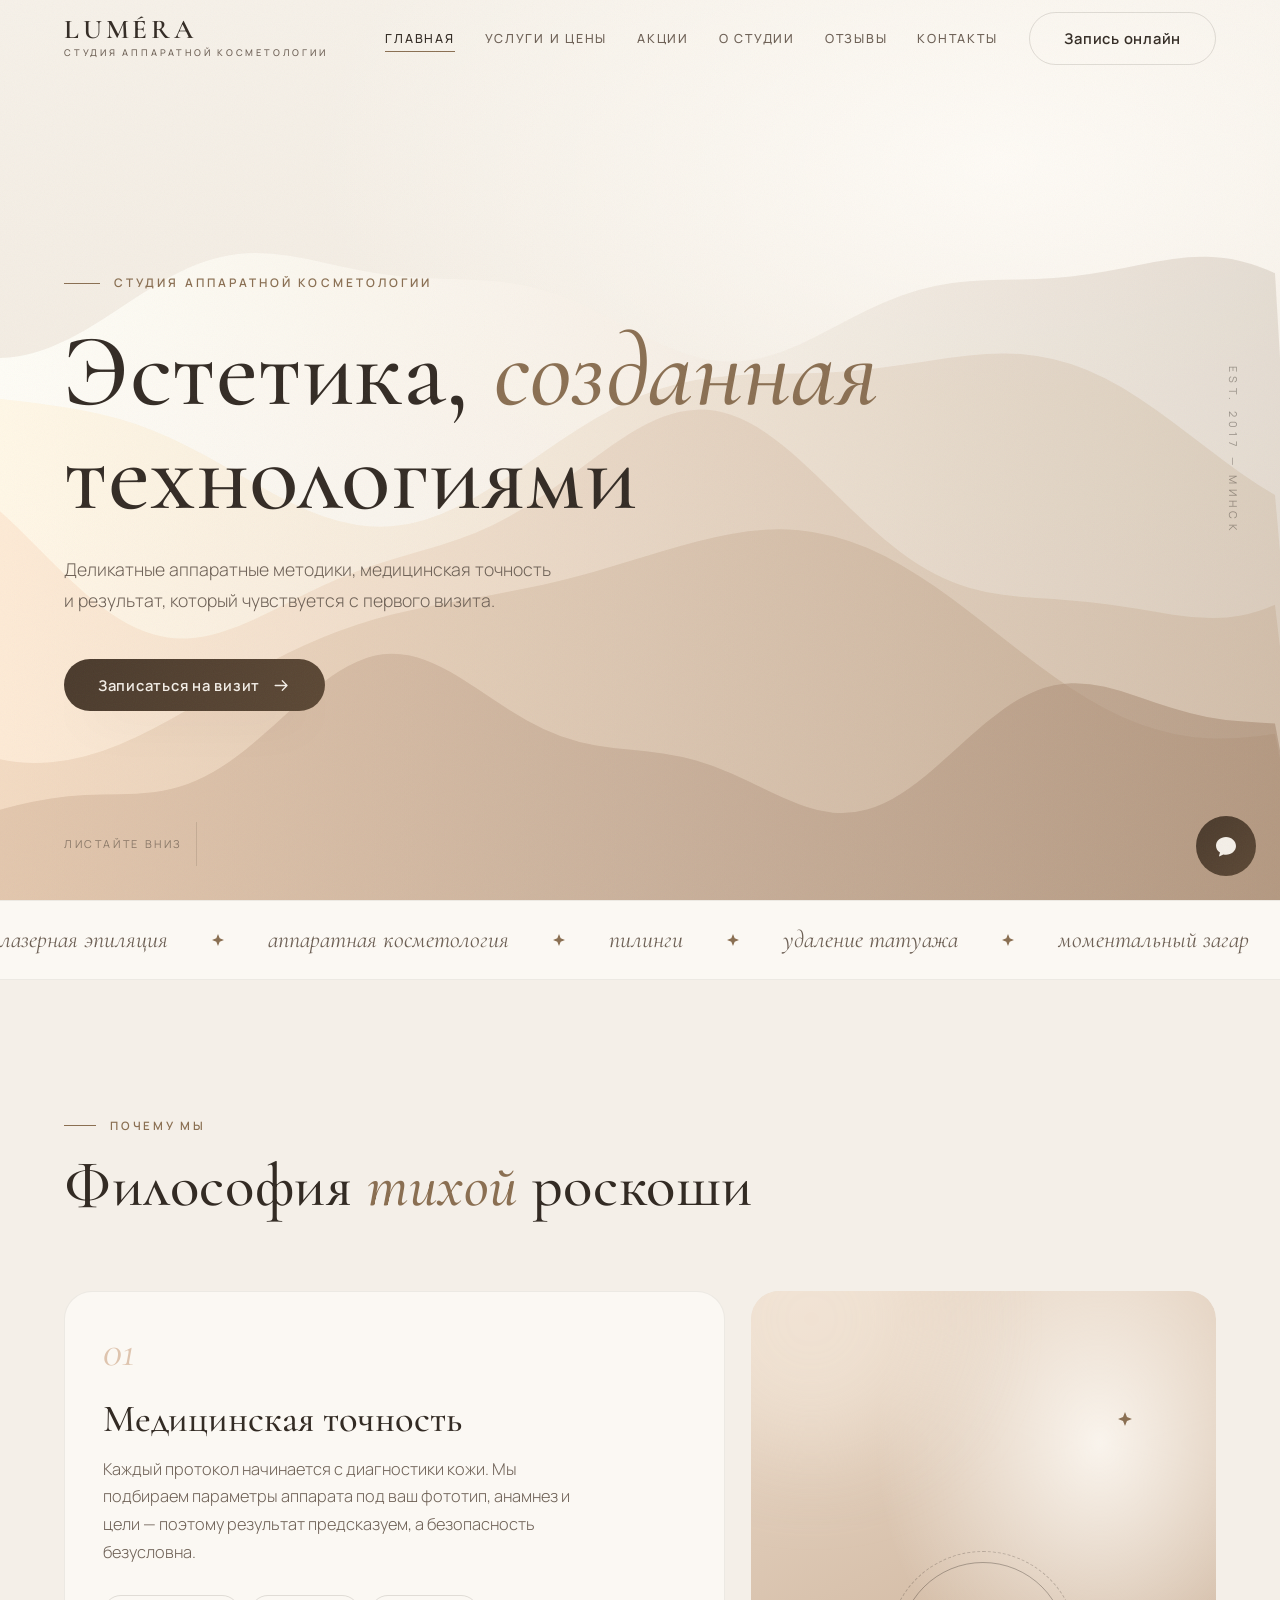
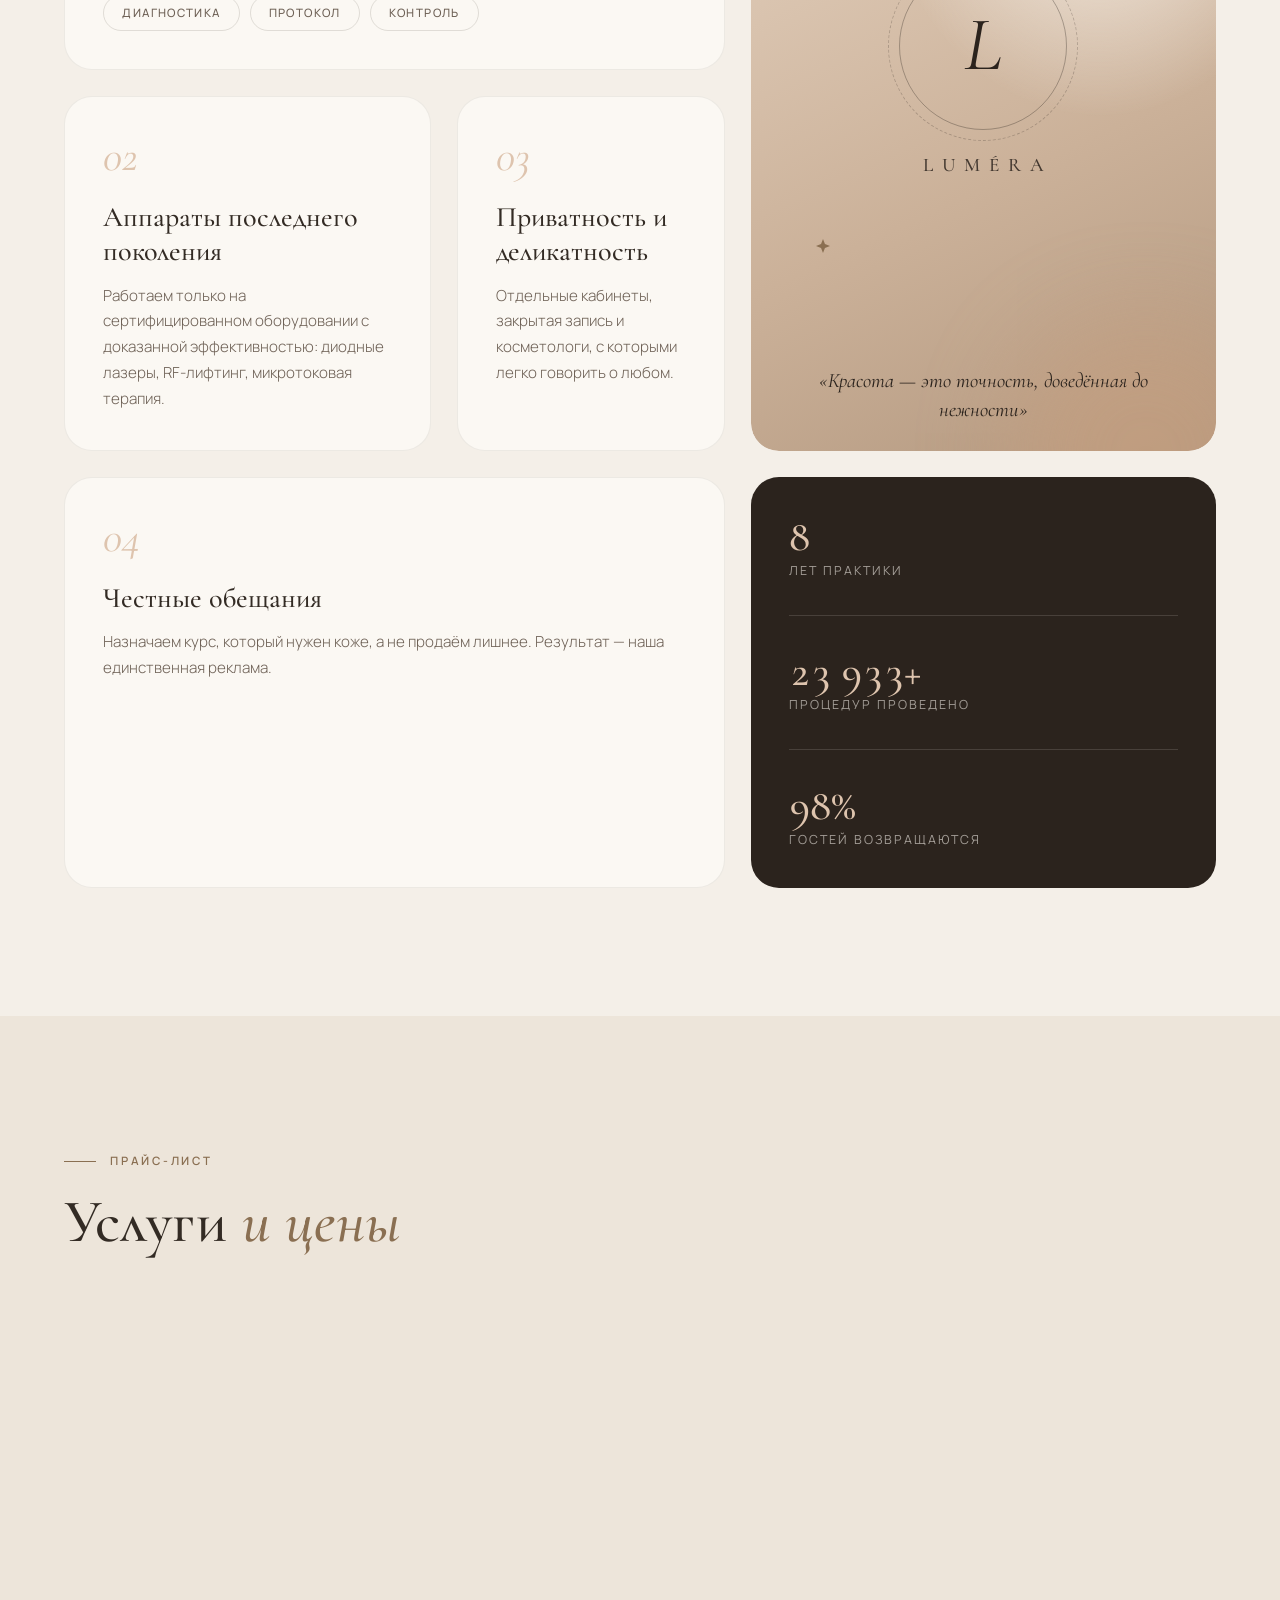
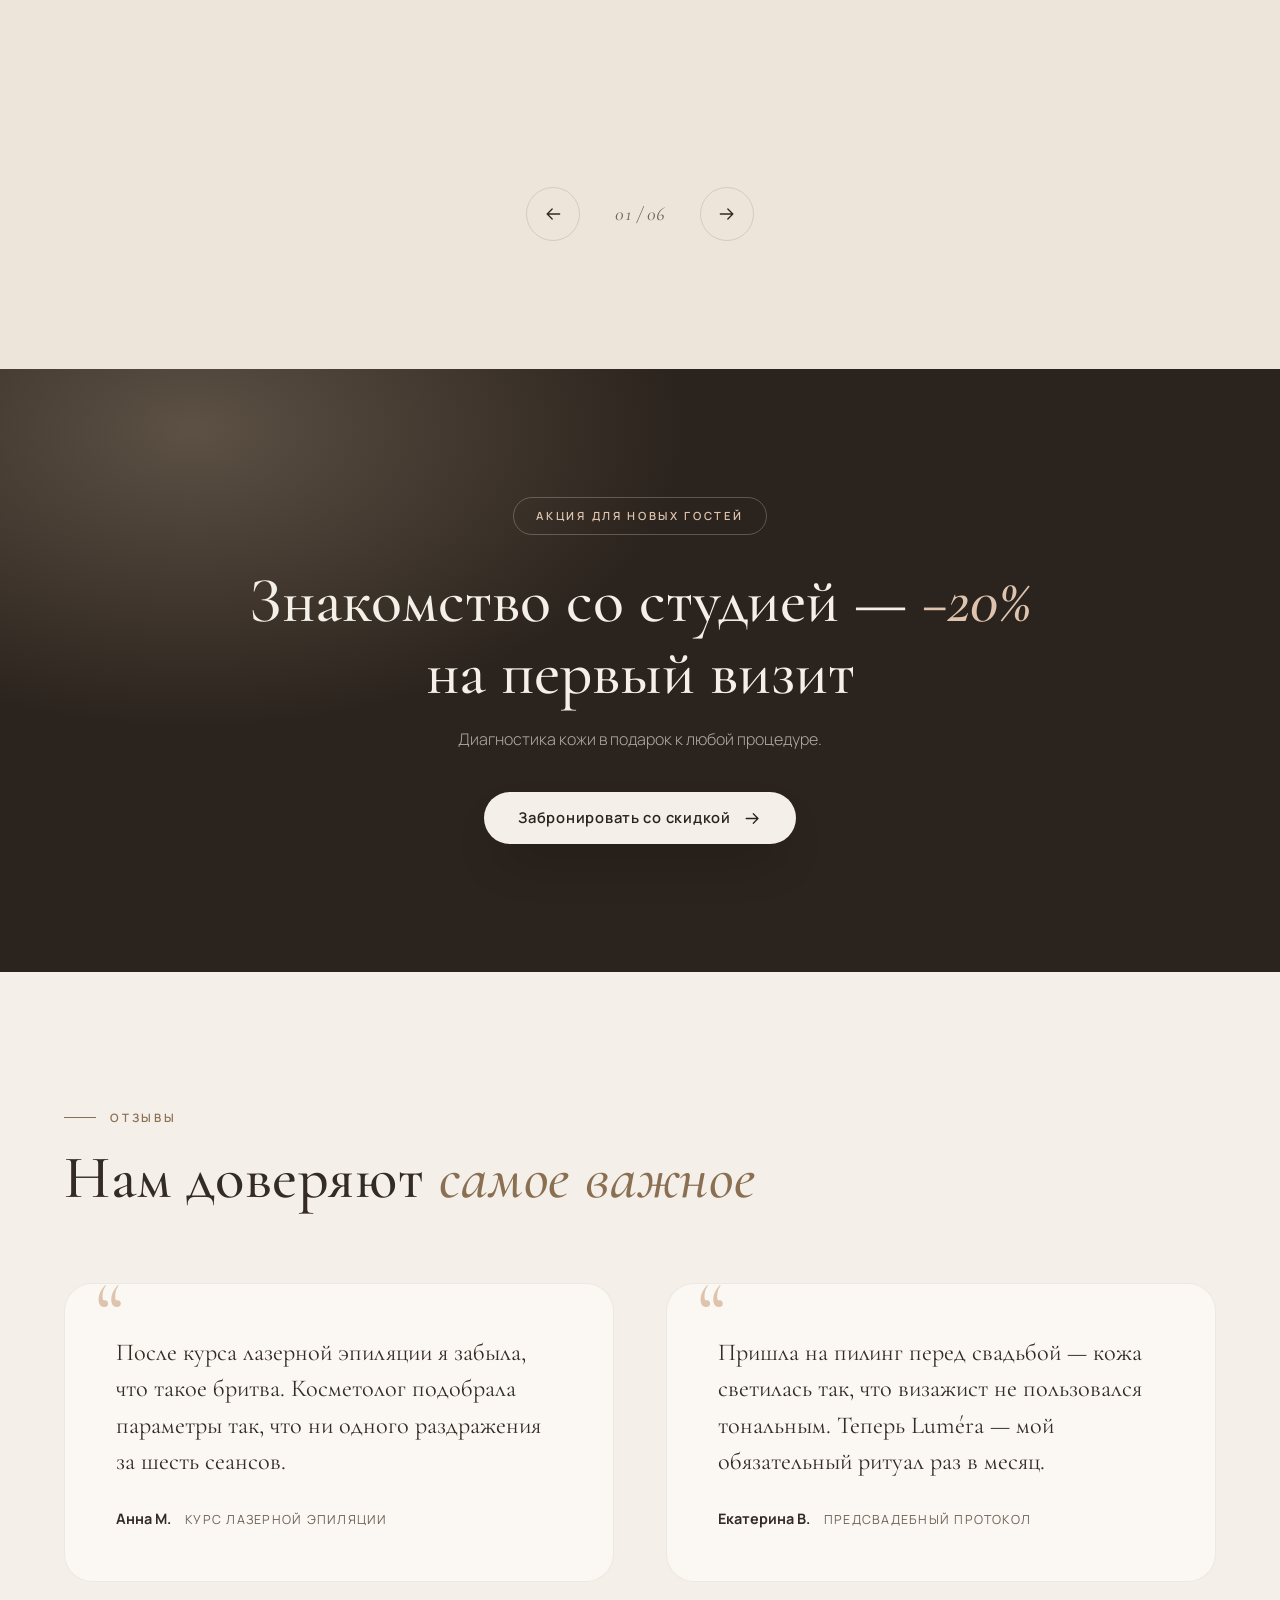
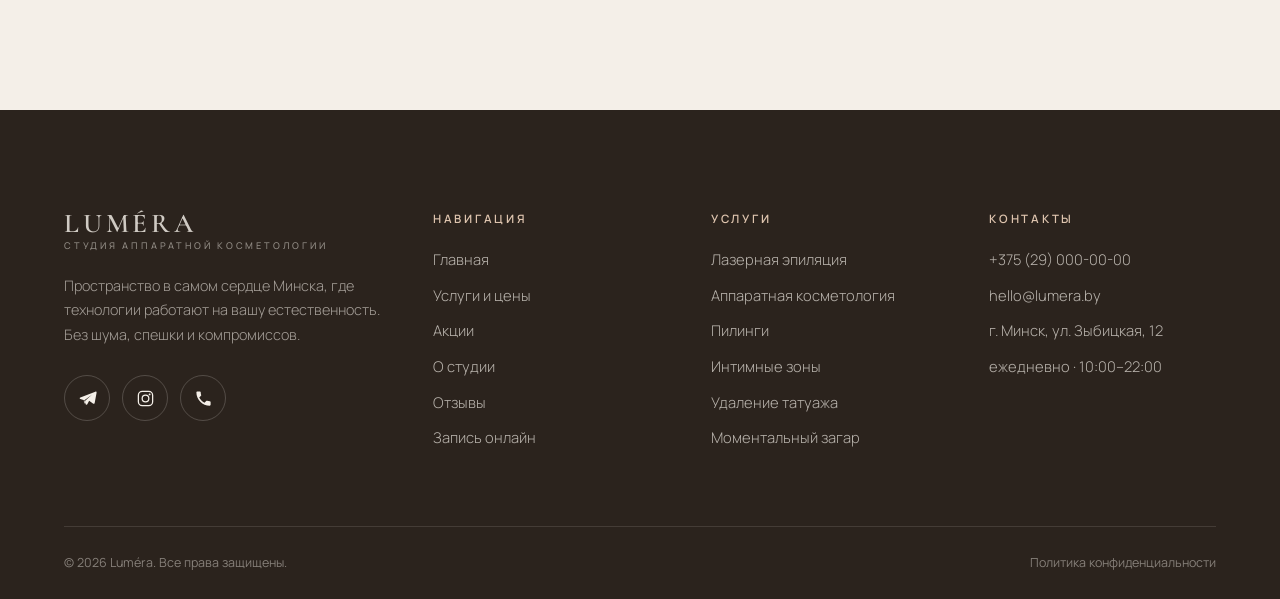
==== index.html @ 9d6cf2b2 "Add files via upload" ====
<!DOCTYPE html>
<html lang="ru">
<head>
  <meta charset="UTF-8">
  <meta name="viewport" content="width=device-width, initial-scale=1.0">
  <title>LUMÉRA — студия аппаратной косметологии в Минске</title>
  <meta name="description" content="LUMÉRA — студия аппаратной косметологии в Минске: лазерная эпиляция, косметология, пилинги, удаление татуажа, моментальный загар.">
  <meta name="theme-color" content="#F4EFE8">
  <link rel="icon" href="data:image/svg+xml,%3Csvg xmlns='http://www.w3.org/2000/svg' viewBox='0 0 64 64'%3E%3Crect width='64' height='64' rx='14' fill='%234A3A2C'/%3E%3Ctext x='32' y='44' font-family='Georgia' font-size='36' font-style='italic' fill='%23F4EFE8' text-anchor='middle'%3EL%3C/text%3E%3C/svg%3E">

  <link rel="preconnect" href="https://fonts.googleapis.com">
  <link rel="preconnect" href="https://fonts.gstatic.com" crossorigin>
  <link href="https://fonts.googleapis.com/css2?family=Cormorant+Garamond:ital,wght@0,300;0,400;0,500;0,600;1,400;1,500&family=Manrope:wght@300;400;500;600;700&display=swap" rel="stylesheet">

  <link rel="stylesheet" href="styles.css">
</head>
<body>

  <a class="skip-link" href="#main">Перейти к содержанию</a>

  <!-- SVG-спрайт иконок -->
  <svg xmlns="http://www.w3.org/2000/svg" style="display:none" aria-hidden="true">
    <symbol id="i-spark" viewBox="0 0 10 10">
      <path d="M5 0l1.4 3.6L10 5 6.4 6.4 5 10 3.6 6.4 0 5l3.6-1.4z"/>
    </symbol>
    <symbol id="i-arrow" viewBox="0 0 24 24">
      <path d="M4 12h15M13 6l6 6-6 6" fill="none" stroke="currentColor" stroke-width="1.6" stroke-linecap="round" stroke-linejoin="round"/>
    </symbol>
    <symbol id="i-chat" viewBox="0 0 24 24">
      <path d="M12 3C6.48 3 2 6.9 2 11.7c0 2.8 1.56 5.3 3.98 6.9l-.9 3.13c-.1.4.3.8.7.6l3.56-1.9c.84.2 1.72.27 2.66.27 5.52 0 10-3.9 10-8.7S17.52 3 12 3z"/>
    </symbol>
    <symbol id="i-close" viewBox="0 0 24 24">
      <path d="M6 6l12 12M18 6L6 18" fill="none" stroke="currentColor" stroke-width="1.6" stroke-linecap="round"/>
    </symbol>
    <symbol id="i-phone" viewBox="0 0 24 24">
      <path d="M6.62 10.79c1.44 2.83 3.76 5.15 6.59 6.59l2.2-2.2c.28-.28.67-.36 1.02-.25 1.12.37 2.33.57 3.57.57.55 0 1 .45 1 1V20c0 .55-.45 1-1 1C10.61 21 3 13.39 3 4c0-.55.45-1 1-1h3.5c.55 0 1 .45 1 1 0 1.24.2 2.45.57 3.57.11.35.03.74-.25 1.02l-2.2 2.2z"/>
    </symbol>
    <symbol id="i-telegram" viewBox="0 0 24 24">
      <path d="M21.9 3.4 2.94 10.8c-1 .4-1 1.46.03 1.78l4.86 1.5 1.9 5.12c.34.94 1.6 1 2.04.12l2.3-4.42 4.8 3.52c.84.6 1.98.15 2.2-.86l2.4-12.9c.2-1.03-.72-1.76-1.57-1.26zM9.06 14.9l-.4 3.9-1.5-4.05 10.4-7.4-8.5 7.55z"/>
    </symbol>
    <symbol id="i-instagram" viewBox="0 0 24 24">
      <rect x="3" y="3" width="18" height="18" rx="5" fill="none" stroke="currentColor" stroke-width="1.6"/>
      <circle cx="12" cy="12" r="4.2" fill="none" stroke="currentColor" stroke-width="1.6"/>
      <circle cx="17.2" cy="6.8" r="1.2"/>
    </symbol>
  </svg>

  <!-- ══════════════ HEADER ══════════════ -->
  <header class="header" id="header">
    <div class="header__inner">
      <a href="index.html" class="logo" aria-label="LUMÉRA — на главную">
        <span class="logo__mark">Luméra</span>
        <span class="logo__caption">студия аппаратной косметологии</span>
      </a>

      <nav class="nav" aria-label="Основная навигация">
        <a href="#hero"     class="nav__link is-active">Главная</a>
        <a href="#services" class="nav__link">Услуги и цены</a>
        <a href="#offers"   class="nav__link">Акции</a>
        <a href="#about"    class="nav__link">О студии</a>
        <a href="#reviews"  class="nav__link">Отзывы</a>
        <a href="#contacts" class="nav__link">Контакты</a>
      </nav>

      <a href="booking.html" class="btn btn--outline btn--header">Запись онлайн</a>

      <button class="burger" id="burger" aria-expanded="false" aria-controls="mobileMenu" aria-label="Открыть меню">
        <span></span><span></span>
      </button>
    </div>
  </header>

  <!-- ══════════════ МОБИЛЬНОЕ МЕНЮ ══════════════ -->
  <div class="mobile-menu" id="mobileMenu" aria-hidden="true">
    <nav class="mobile-menu__nav" aria-label="Мобильная навигация">
      <a href="#hero"><i>01</i>Главная</a>
      <a href="#services"><i>02</i>Услуги и цены</a>
      <a href="#offers"><i>03</i>Акции</a>
      <a href="#about"><i>04</i>О студии</a>
      <a href="#reviews"><i>05</i>Отзывы</a>
      <a href="#contacts"><i>06</i>Контакты</a>
      <a href="booking.html" class="mobile-menu__cta"><i>→</i>Запись онлайн</a>
    </nav>
    <div class="mobile-menu__meta">
      <a href="tel:+375290000000">+375 (29) 000-00-00</a>
      <span>ежедневно · 10:00–22:00</span>
    </div>
  </div>

  <main id="main">

    <!-- ══════════════ HERO ══════════════ -->
    <section class="hero" id="hero">
      <canvas class="hero__canvas" id="silkCanvas" aria-hidden="true"></canvas>

      <div class="hero__content">
        <p class="hero__eyebrow reveal">Студия аппаратной косметологии</p>
        <h1 class="hero__title reveal reveal--blur" style="--d:.12s">Эстетика, <em>созданная</em><br>технологиями</h1>
        <p class="hero__sub reveal" style="--d:.24s">Деликатные аппаратные методики, медицинская точность<br class="br-desk"> и результат, который чувствуется с первого визита.</p>
        <div class="hero__cta reveal" style="--d:.36s">
          <a href="booking.html" class="btn btn--primary">
            Записаться на визит
            <svg class="btn__icon" aria-hidden="true"><use href="#i-arrow"/></svg>
          </a>
        </div>
      </div>

      <span class="hero__side" aria-hidden="true">est. 2017 — минск</span>

      <div class="hero__hint" aria-hidden="true">
        <span>листайте вниз</span><i></i>
      </div>
    </section>

    <!-- ══════════════ MARQUEE ══════════════ -->
    <div class="marquee" aria-hidden="true">
      <div class="marquee__track">
        <span class="marquee__group">лазерная эпиляция <svg class="marquee__spark"><use href="#i-spark"/></svg> аппаратная косметология <svg class="marquee__spark"><use href="#i-spark"/></svg> пилинги <svg class="marquee__spark"><use href="#i-spark"/></svg> удаление татуажа <svg class="marquee__spark"><use href="#i-spark"/></svg> моментальный загар <svg class="marquee__spark"><use href="#i-spark"/></svg></span>
        <span class="marquee__group">лазерная эпиляция <svg class="marquee__spark"><use href="#i-spark"/></svg> аппаратная косметология <svg class="marquee__spark"><use href="#i-spark"/></svg> пилинги <svg class="marquee__spark"><use href="#i-spark"/></svg> удаление татуажа <svg class="marquee__spark"><use href="#i-spark"/></svg> моментальный загар <svg class="marquee__spark"><use href="#i-spark"/></svg></span>
      </div>
    </div>

    <!-- ══════════════ ПОЧЕМУ МЫ ══════════════ -->
    <section class="section why" id="about">
      <div class="section__head">
        <span class="section__label reveal">Почему мы</span>
        <h2 class="section__title reveal reveal--blur" style="--d:.1s">Философия <em>тихой</em> роскоши</h2>
      </div>

      <div class="why__grid">
        <article class="why__card why__card--lead reveal">
          <span class="why__num">01</span>
          <h3>Медицинская точность</h3>
          <p>Каждый протокол начинается с диагностики кожи. Мы подбираем параметры аппарата под ваш фототип, анамнез и цели — поэтому результат предсказуем, а безопасность безусловна.</p>
          <ul class="why__tags">
            <li>Диагностика</li><li>Протокол</li><li>Контроль</li>
          </ul>
        </article>

        <figure class="why__card why__card--art reveal reveal--art" style="--d:.12s">
          <span class="art__blob art__blob--1" aria-hidden="true"></span>
          <span class="art__blob art__blob--2" aria-hidden="true"></span>
          <svg class="art__spark art__spark--1" aria-hidden="true"><use href="#i-spark"/></svg>
          <svg class="art__spark art__spark--2" aria-hidden="true"><use href="#i-spark"/></svg>
          <span class="art__ring" aria-hidden="true"><span class="art__mono">L</span></span>
          <span class="art__word">Luméra</span>
          <figcaption class="why__art-quote">«Красота — это точность, доведённая до нежности»</figcaption>
        </figure>

        <article class="why__card why__card--c02 reveal" style="--d:.06s">
          <span class="why__num">02</span>
          <h3>Аппараты последнего поколения</h3>
          <p>Работаем только на сертифицированном оборудовании с доказанной эффективностью: диодные лазеры, RF-лифтинг, микротоковая терапия.</p>
        </article>

        <article class="why__card why__card--c03 reveal" style="--d:.12s">
          <span class="why__num">03</span>
          <h3>Приватность и деликатность</h3>
          <p>Отдельные кабинеты, закрытая запись и косметологи, с которыми легко говорить о любом.</p>
        </article>

        <article class="why__card why__card--c04 reveal" style="--d:.08s">
          <span class="why__num">04</span>
          <h3>Честные обещания</h3>
          <p>Назначаем курс, который нужен коже, а не продаём лишнее. Результат — наша единственная реклама.</p>
        </article>

        <div class="why__stats reveal" style="--d:.16s">
          <div><strong data-count="8">0</strong><span>лет практики</span></div>
          <div><strong data-count="24000" data-suffix="+">0</strong><span>процедур проведено</span></div>
          <div><strong data-count="98" data-suffix="%">0</strong><span>гостей возвращаются</span></div>
        </div>
      </div>
    </section>

    <!-- ══════════════ УСЛУГИ И ЦЕНЫ ══════════════ -->
    <section class="section services" id="services">
      <div class="services__head">
        <span class="section__label reveal">Прайс-лист</span>
        <h2 class="section__title reveal reveal--blur" style="--d:.1s">Услуги <em>и цены</em></h2>
      </div>

      <div class="services__viewport">
        <ul class="services__track" id="servicesTrack" tabindex="0" aria-label="Карусель услуг">

          <li class="service-card reveal">
            <a class="service-card__media service-card__media--laser" href="booking.html" tabindex="-1" aria-hidden="true">
              <span class="service-card__tag">Эпиляция</span>
              <span class="service-card__num">01</span>
            </a>
            <div class="service-card__body">
              <h3>Лазерная эпиляция</h3>
              <p>Диодный лазер последнего поколения — бережно для любого фототипа кожи.</p>
              <div class="service-card__row">
                <span class="service-card__price">от 39 byn</span>
                <a class="service-card__link" href="booking.html">Записаться <svg class="btn__icon" aria-hidden="true"><use href="#i-arrow"/></svg></a>
              </div>
            </div>
          </li>

          <li class="service-card reveal" style="--d:.08s">
            <a class="service-card__media service-card__media--cosmo" href="booking.html" tabindex="-1" aria-hidden="true">
              <span class="service-card__tag">Косметология</span>
              <span class="service-card__num">02</span>
            </a>
            <div class="service-card__body">
              <h3>Аппаратная косметология</h3>
              <p>RF-лифтинг, микротоки и фототерапия для сияния и плотности кожи.</p>
              <div class="service-card__row">
                <span class="service-card__price">от 120 byn</span>
                <a class="service-card__link" href="booking.html">Записаться <svg class="btn__icon" aria-hidden="true"><use href="#i-arrow"/></svg></a>
              </div>
            </div>
          </li>

          <li class="service-card reveal" style="--d:.16s">
            <a class="service-card__media service-card__media--peel" href="booking.html" tabindex="-1" aria-hidden="true">
              <span class="service-card__tag">Пилинг</span>
              <span class="service-card__num">03</span>
            </a>
            <div class="service-card__body">
              <h3>Химические пилинги</h3>
              <p>Обновление и ровный тон: от деликатных всесезонных до срединных протоколов.</p>
              <div class="service-card__row">
                <span class="service-card__price">от 95 byn</span>
                <a class="service-card__link" href="booking.html">Записаться <svg class="btn__icon" aria-hidden="true"><use href="#i-arrow"/></svg></a>
              </div>
            </div>
          </li>

          <li class="service-card reveal" style="--d:.24s">
            <a class="service-card__media service-card__media--intimate" href="booking.html" tabindex="-1" aria-hidden="true">
              <span class="service-card__tag">Деликатная зона</span>
              <span class="service-card__num">04</span>
            </a>
            <div class="service-card__body">
              <h3>Эпиляция интимных зон</h3>
              <p>Максимальная деликатность, охлаждающая насадка и полная приватность.</p>
              <div class="service-card__row">
                <span class="service-card__price">от 90 byn</span>
                <a class="service-card__link" href="booking.html">Записаться <svg class="btn__icon" aria-hidden="true"><use href="#i-arrow"/></svg></a>
              </div>
            </div>
          </li>

          <li class="service-card reveal" style="--d:.32s">
            <a class="service-card__media service-card__media--tattoo" href="booking.html" tabindex="-1" aria-hidden="true">
              <span class="service-card__tag">Лазерные технологии</span>
              <span class="service-card__num">05</span>
            </a>
            <div class="service-card__body">
              <h3>Удаление татуажа</h3>
              <p>Неодимовый лазер стирает перманентный макияж без рубцов и следов.</p>
              <div class="service-card__row">
                <span class="service-card__price">от 70 byn</span>
                <a class="service-card__link" href="booking.html">Записаться <svg class="btn__icon" aria-hidden="true"><use href="#i-arrow"/></svg></a>
              </div>
            </div>
          </li>

          <li class="service-card reveal" style="--d:.4s">
            <a class="service-card__media service-card__media--tan" href="booking.html" tabindex="-1" aria-hidden="true">
              <span class="service-card__tag">Загар</span>
              <span class="service-card__num">06</span>
            </a>
            <div class="service-card__body">
              <h3>Моментальный загар</h3>
              <p>Ровный бронзовый оттенок за один визит — без солнца и вреда для кожи.</p>
              <div class="service-card__row">
                <span class="service-card__price">от 40 byn</span>
                <a class="service-card__link" href="booking.html">Записаться <svg class="btn__icon" aria-hidden="true"><use href="#i-arrow"/></svg></a>
              </div>
            </div>
          </li>

        </ul>
      </div>

      <!-- управление каруселью — под лентой -->
      <div class="services__footer reveal">
  <button class="slider-btn" id="sliderPrev" aria-label="Предыдущие услуги">
    <svg class="btn__icon" aria-hidden="true"><use href="#i-arrow"/></svg>
  </button>
  <span class="services__counter" id="sliderCount" aria-live="polite">01 / 06</span>
  <button class="slider-btn" id="sliderNext" aria-label="Следующие услуги">
    <svg class="btn__icon" aria-hidden="true"><use href="#i-arrow"/></svg>
  </button>
</div>
    </section>

    <!-- ══════════════ АКЦИИ ══════════════ -->
    <section class="offers" id="offers">
      <div class="offers__inner reveal">
        <span class="offers__label">Акция для новых гостей</span>
        <h2 class="offers__title reveal reveal--blur" style="--d:.12s">Знакомство со студией — <em>−20%</em><br>на первый визит</h2>
        <p class="offers__sub">Диагностика кожи в подарок к любой процедуре.</p>
        <a href="booking.html" class="btn btn--light">
          Забронировать со скидкой
          <svg class="btn__icon" aria-hidden="true"><use href="#i-arrow"/></svg>
        </a>
      </div>
    </section>

    <!-- ══════════════ ОТЗЫВЫ ══════════════ -->
    <section class="section reviews" id="reviews">
      <div class="section__head">
        <span class="section__label reveal">Отзывы</span>
        <h2 class="section__title reveal reveal--blur" style="--d:.1s">Нам доверяют <em>самое важное</em></h2>
      </div>

      <div class="reviews__grid">
        <blockquote class="review reveal">
          <p>После курса лазерной эпиляции я забыла, что такое бритва. Косметолог подобрала параметры так, что ни одного раздражения за шесть сеансов.</p>
          <footer><cite>Анна М.</cite><span>курс лазерной эпиляции</span></footer>
        </blockquote>

        <blockquote class="review reveal" style="--d:.14s">
          <p>Пришла на пилинг перед свадьбой — кожа светилась так, что визажист не пользовался тональным. Теперь Luméra — мой обязательный ритуал раз в месяц.</p>
          <footer><cite>Екатерина В.</cite><span>предсвадебный протокол</span></footer>
        </blockquote>
      </div>
    </section>

  </main>

  <!-- ══════════════ FOOTER ══════════════ -->
  <footer class="footer" id="contacts">
    <div class="footer__grid">
      <div class="footer__brand">
        <a href="index.html" class="logo logo--footer" aria-label="LUMÉRA — на главную">
          <span class="logo__mark">Luméra</span>
          <span class="logo__caption">студия аппаратной косметологии</span>
        </a>
        <p class="footer__desc">Пространство в самом сердце Минска, где технологии работают на вашу естественность. Без шума, спешки и компромиссов.</p>
        <div class="footer__socials">
          <a href="https://t.me/" aria-label="Telegram" target="_blank" rel="noopener"><svg aria-hidden="true"><use href="#i-telegram"/></svg></a>
          <a href="https://instagram.com/" aria-label="Instagram" target="_blank" rel="noopener"><svg aria-hidden="true"><use href="#i-instagram"/></svg></a>
          <a href="tel:+375290000000" aria-label="Позвонить"><svg aria-hidden="true"><use href="#i-phone"/></svg></a>
        </div>
      </div>

      <nav class="footer__col" aria-label="Навигация по сайту">
        <h4>Навигация</h4>
        <a href="#hero">Главная</a>
        <a href="#services">Услуги и цены</a>
        <a href="#offers">Акции</a>
        <a href="#about">О студии</a>
        <a href="#reviews">Отзывы</a>
        <a href="booking.html">Запись онлайн</a>
      </nav>

      <div class="footer__col">
        <h4>Услуги</h4>
        <a href="#services">Лазерная эпиляция</a>
        <a href="#services">Аппаратная косметология</a>
        <a href="#services">Пилинги</a>
        <a href="#services">Интимные зоны</a>
        <a href="#services">Удаление татуажа</a>
        <a href="#services">Моментальный загар</a>
      </div>

      <div class="footer__col">
        <h4>Контакты</h4>
        <a href="tel:+375290000000">+375 (29) 000-00-00</a>
        <a href="mailto:hello@lumera.by">hello@lumera.by</a>
        <span>г. Минск, ул. Зыбицкая, 12</span>
        <span>ежедневно · 10:00–22:00</span>
      </div>
    </div>

    <div class="footer__bottom">
      <span>© <span id="year">2026</span> Luméra. Все права защищены.</span>
      <a href="#">Политика конфиденциальности</a>
    </div>
  </footer>

  <!-- ══════════════ FAB ══════════════ -->
  <div class="fab" id="fabWrap">
    <div class="fab__actions" id="fabActions">
      <a href="https://t.me/" class="fab__option" target="_blank" rel="noopener">
        <span class="fab__option-label">Написать в Telegram</span>
        <span class="fab__option-icon"><svg aria-hidden="true"><use href="#i-telegram"/></svg></span>
      </a>
      <a href="tel:+375290000000" class="fab__option">
        <span class="fab__option-label">Прямой звонок</span>
        <span class="fab__option-icon"><svg aria-hidden="true"><use href="#i-phone"/></svg></span>
      </a>
    </div>
    <button class="fab__main" id="fabToggle" aria-expanded="false" aria-controls="fabActions" aria-label="Связаться с нами">
      <svg class="fab__icon fab__icon--chat" aria-hidden="true"><use href="#i-chat"/></svg>
      <svg class="fab__icon fab__icon--close" aria-hidden="true"><use href="#i-close"/></svg>
    </button>
  </div>

  <script src="script.js"></script>
</body>
</html>
---- styles.css ----
/* ═══════════════════════════════════════════════════════════
   LUMÉRA — студия аппаратной косметологии · Минск
   Палитра: слоновая кость · пудра · тауп · графит-шоколад
   Типографика: Cormorant Garamond + Manrope
   ═══════════════════════════════════════════════════════════ */

/* ---------- 1. Дизайн-токены ---------- */
:root{
  --c-bg:        #F4EFE8;
  --c-bg-soft:   #EDE5DA;
  --c-surface:   #FBF8F3;
  --c-powder:    #E7D3C1;
  --c-blush:     #DEC4AE;
  --c-taupe:     #A89680;
  --c-ink:       #332B24;
  --c-ink-soft:  #6E6156;
  --c-cream:     #F4EFE8;
  --c-deep:      #2B231D;
  --c-accent:    #8A6F52;
  --c-accent-2:  #4A3A2C;
  --c-line:      rgba(62, 50, 41, .14);
  --c-line-soft: rgba(62, 50, 41, .08);

  --font-display: "Cormorant Garamond", Georgia, serif;
  --font-body:    "Manrope", "Segoe UI", sans-serif;

  --radius-s: 12px;
  --radius-m: 20px;
  --radius-l: 28px;
  --edge: clamp(20px, 5vw, 64px);
  --header-h: 78px;

  --ease: cubic-bezier(.22, 1, .36, 1);
  --t-fast: .3s;
  --t-mid: .6s;

  --shadow-soft: 0 24px 50px -24px rgba(62, 50, 41, .28);
  --shadow-card: 0 34px 60px -30px rgba(62, 50, 41, .35);
}

/* ---------- 2. База ---------- */
*, *::before, *::after{ box-sizing: border-box; margin: 0; padding: 0; }

html{
  scroll-behavior: smooth;
  scroll-padding-top: calc(var(--header-h) + 16px);
}

body{
  font-family: var(--font-body);
  font-size: 16px;
  line-height: 1.6;
  color: var(--c-ink);
  background: var(--c-bg);
  -webkit-font-smoothing: antialiased;
  overflow-x: hidden;
}

body.no-scroll{ overflow: hidden; }

/* плёночное зерно — фактура «дорогой бумаги» */
body::before{
  content: "";
  position: fixed; inset: 0;
  z-index: 2000;
  pointer-events: none;
  opacity: .045;
  background-image: url("data:image/svg+xml,%3Csvg xmlns='http://www.w3.org/2000/svg' width='120' height='120'%3E%3Cfilter id='n'%3E%3CfeTurbulence type='fractalNoise' baseFrequency='0.9' numOctaves='2'/%3E%3C/filter%3E%3Crect width='120' height='120' filter='url(%23n)'/%3E%3C/svg%3E");
}

img, svg{ display: block; max-width: 100%; }
a{ color: inherit; text-decoration: none; }
ul{ list-style: none; }
button{ font: inherit; color: inherit; background: none; border: 0; cursor: pointer; }

::selection{ background: var(--c-blush); color: var(--c-deep); }

:focus-visible{
  outline: 2px solid var(--c-accent);
  outline-offset: 3px;
  border-radius: 6px;
}

::-webkit-scrollbar{ width: 9px; }
::-webkit-scrollbar-track{ background: var(--c-bg-soft); }
::-webkit-scrollbar-thumb{ background: var(--c-taupe); border-radius: 8px; }
*{ scrollbar-width: thin; scrollbar-color: var(--c-taupe) var(--c-bg-soft); }

.skip-link{
  position: absolute; left: -999px; top: 8px;
  z-index: 9999;
  padding: 10px 18px;
  background: var(--c-deep); color: var(--c-cream);
  border-radius: var(--radius-s);
}
.skip-link:focus{ left: 8px; }

/* ---------- 3. Утилиты ---------- */
.section{ padding-block: clamp(76px, 10vw, 150px); }

.section__head{
  width: min(1240px, 100% - var(--edge) * 2);
  margin-inline: auto;
  margin-bottom: clamp(40px, 6vw, 72px);
}

.section__label{
  display: inline-flex; align-items: center; gap: 14px;
  font-size: .72rem; font-weight: 600;
  letter-spacing: .24em; text-transform: uppercase;
  color: var(--c-accent);
}
.section__label::before{
  content: ""; width: 32px; height: 1px;
  background: var(--c-accent);
}

.section__title{
  margin-top: 18px;
  font-family: var(--font-display);
  font-size: clamp(2.3rem, 4.8vw, 3.8rem);
  font-weight: 500; line-height: 1.08;
  letter-spacing: .01em;
}
.section__title em{ font-style: italic; color: var(--c-accent); }

/* появление при скролле */
.reveal{
  opacity: 0;
  transform: translateY(28px);
  transition:
    opacity .9s var(--ease),
    transform .9s var(--ease);
  transition-delay: var(--d, 0s);
}
.reveal.is-visible{ opacity: 1; transform: none; }

/* заголовки проявляются из «дымки» */
.reveal--blur{
  filter: blur(10px);
  transition:
    opacity 1s var(--ease),
    transform 1s var(--ease),
    filter 1.2s var(--ease);
  transition-delay: var(--d, 0s);
}
.reveal--blur.is-visible{ filter: blur(0); }

/* ---------- 4. Кнопки ---------- */
.btn{
  position: relative;
  display: inline-flex; align-items: center; justify-content: center;
  gap: 12px;
  min-height: 52px;
  padding: 14px 34px;
  border-radius: 100px;
  font-size: .92rem; font-weight: 600;
  letter-spacing: .05em;
  overflow: hidden;
  isolation: isolate;
  transition:
    color var(--t-fast) var(--ease),
    background-color var(--t-fast) var(--ease),
    border-color var(--t-fast) var(--ease),
    transform var(--t-fast) var(--ease),
    box-shadow var(--t-fast) var(--ease);
}
.btn__icon{ width: 19px; height: 19px; transition: transform var(--t-fast) var(--ease); }
.btn:hover .btn__icon{ transform: translateX(5px); }
.btn:active{ transform: scale(.97); }

.btn::after{
  content: "";
  position: absolute; inset: 0; z-index: -1;
  background: linear-gradient(105deg, transparent 40%, rgba(255,255,255,.22) 50%, transparent 60%);
  transform: translateX(-130%);
  transition: transform .8s var(--ease);
}
.btn:hover::after{ transform: translateX(130%); }

.btn--primary{
  background: linear-gradient(120deg, var(--c-accent-2), #5C4835);
  color: var(--c-cream);
  box-shadow: var(--shadow-soft);
}
.btn--primary:hover{
  transform: translateY(-2px);
  box-shadow: var(--shadow-card);
}

.btn--outline{
  border: 1px solid var(--c-line);
  color: var(--c-ink);
  background: transparent;
}
.btn--outline:hover{
  background: var(--c-deep);
  border-color: var(--c-deep);
  color: var(--c-cream);
}

.btn--light{
  background: var(--c-cream);
  color: var(--c-deep);
  box-shadow: 0 24px 50px -20px rgba(0,0,0,.45);
}
.btn--light:hover{ transform: translateY(-2px); }

/* ---------- 5. Header ---------- */
.header{
  position: fixed; inset: 0 0 auto 0;
  z-index: 1000;
  height: var(--header-h);
  border-bottom: 1px solid transparent;
  animation: header-in .9s var(--ease) both;
  transition:
    background-color .5s var(--ease),
    border-color .5s var(--ease),
    backdrop-filter .5s var(--ease);
}
@keyframes header-in{ from{ transform: translateY(-100%); } }

.header.is-scrolled{
  background: rgba(244, 239, 232, .68);
  -webkit-backdrop-filter: blur(18px) saturate(1.25);
  backdrop-filter: blur(18px) saturate(1.25);
  border-bottom-color: var(--c-line-soft);
}
body.menu-open .header{
  background: transparent;
  -webkit-backdrop-filter: none;
  backdrop-filter: none;
  border-bottom-color: transparent;
}

.header__inner{
  width: min(1360px, 100% - var(--edge) * 2);
  height: 100%;
  margin-inline: auto;
  display: flex; align-items: center; gap: 32px;
}

.logo{ display: grid; gap: 2px; margin-right: auto; }
.logo__mark{
  font-family: var(--font-display);
  font-size: 1.7rem; font-weight: 600;
  letter-spacing: .14em; text-transform: uppercase;
  line-height: 1;
  transition: letter-spacing .5s var(--ease);
}
.logo:hover .logo__mark{ letter-spacing: .22em; }
.logo__caption{
  font-size: .58rem; font-weight: 500;
  letter-spacing: .3em; text-transform: uppercase;
  color: var(--c-ink-soft);
}

.nav{ display: flex; gap: 30px; }
.nav__link{
  position: relative;
  padding: 12px 0;
  font-size: .78rem; font-weight: 500;
  letter-spacing: .14em; text-transform: uppercase;
  color: var(--c-ink-soft);
  transition: color var(--t-fast) var(--ease);
}
.nav__link::after{
  content: "";
  position: absolute; left: 0; bottom: 8px;
  width: 100%; height: 1px;
  background: var(--c-accent);
  transform: scaleX(0); transform-origin: right;
  transition: transform .45s var(--ease);
}
.nav__link:hover,
.nav__link.is-active{ color: var(--c-ink); }
.nav__link:hover::after,
.nav__link.is-active::after{ transform: scaleX(1); transform-origin: left; }

body.menu-open .logo{ color: var(--c-cream); }
body.menu-open .logo__caption{ color: rgba(244,239,232,.6); }
body.menu-open .nav{ visibility: hidden; }

/* бургер */
.burger{
  display: none;
  position: relative; z-index: 1100;
  width: 48px; height: 48px;
  flex-direction: column; align-items: center; justify-content: center; gap: 7px;
}
.burger span{
  width: 26px; height: 1.6px;
  background: var(--c-ink);
  transition: transform .45s var(--ease), background-color .3s var(--ease);
}
.burger.is-open span{ background: var(--c-cream); }
.burger.is-open span:nth-child(1){ transform: translateY(4.3px) rotate(45deg); }
.burger.is-open span:nth-child(2){ transform: translateY(-4.3px) rotate(-45deg); }

/* ---------- 6. Мобильное меню ---------- */
.mobile-menu{
  position: fixed; inset: 0; z-index: 950;
  display: flex; flex-direction: column; justify-content: center;
  padding: calc(var(--header-h) + 24px) var(--edge) 48px;
  background:
    radial-gradient(120% 90% at 85% 10%, rgba(168,150,128,.35), transparent 55%),
    var(--c-deep);
  opacity: 0; visibility: hidden;
  transition: opacity .55s var(--ease), visibility 0s linear .55s;
}
.mobile-menu.is-open{
  opacity: 1; visibility: visible;
  transition: opacity .55s var(--ease);
}

.mobile-menu__nav{ display: grid; gap: 4px; }
.mobile-menu__nav a{
  display: flex; align-items: baseline; gap: 18px;
  padding: 10px 0;
  font-family: var(--font-display);
  font-size: clamp(1.9rem, 7vw, 2.7rem);
  font-weight: 500; color: var(--c-cream);
  opacity: 0; transform: translateY(26px);
  transition: opacity .6s var(--ease), transform .6s var(--ease), color .3s;
}
.mobile-menu.is-open a{ opacity: 1; transform: none; }
.mobile-menu.is-open a:nth-child(1){ transition-delay: .10s; }
.mobile-menu.is-open a:nth-child(2){ transition-delay: .16s; }
.mobile-menu.is-open a:nth-child(3){ transition-delay: .22s; }
.mobile-menu.is-open a:nth-child(4){ transition-delay: .28s; }
.mobile-menu.is-open a:nth-child(5){ transition-delay: .34s; }
.mobile-menu.is-open a:nth-child(6){ transition-delay: .40s; }
.mobile-menu.is-open a:nth-child(7){ transition-delay: .46s; }
.mobile-menu__nav a:hover{ color: var(--c-blush); }
.mobile-menu__nav a i{
  font-family: var(--font-body);
  font-style: normal; font-size: .7rem;
  letter-spacing: .2em; color: var(--c-taupe);
}
.mobile-menu__cta{ color: var(--c-blush); }

.mobile-menu__meta{
  margin-top: auto;
  display: flex; flex-wrap: wrap; align-items: baseline; gap: 8px 28px;
}
.mobile-menu__meta a{
  font-family: var(--font-display);
  font-size: 1.5rem; color: var(--c-cream);
}
.mobile-menu__meta span{
  font-size: .78rem; letter-spacing: .12em;
  text-transform: uppercase; color: var(--c-taupe);
}

/* ---------- 7. Hero ---------- */
.hero{
  position: relative;
  min-height: 100svh;
  display: flex; align-items: center;
  overflow: hidden;
  background:
    radial-gradient(90% 70% at 78% 18%, rgba(255,252,247,.9), transparent 60%),
    linear-gradient(180deg, #F6F1E9 0%, #EFE6DA 100%);
}

.hero__canvas{ position: absolute; inset: 0; width: 100%; height: 100%; }

.hero__content{
  position: relative; z-index: 2;
  width: min(1240px, 100% - var(--edge) * 2);
  margin-inline: auto;
  padding-top: var(--header-h);
  will-change: transform, opacity;
}

.hero__eyebrow{
  display: inline-flex; align-items: center; gap: 14px;
  font-size: .74rem; font-weight: 600;
  letter-spacing: .26em; text-transform: uppercase;
  color: var(--c-accent);
}
.hero__eyebrow::before{ content: ""; width: 36px; height: 1px; background: var(--c-accent); }

.hero__title{
  margin-top: 26px;
  font-family: var(--font-display);
  font-size: clamp(3rem, 8vw, 6.4rem);
  font-weight: 500; line-height: 1.02;
  letter-spacing: .005em;
}
.hero__title em{ font-style: italic; color: var(--c-accent); }

.hero__sub{
  margin-top: 26px;
  max-width: 34em;
  font-size: clamp(.98rem, 1.4vw, 1.1rem);
  font-weight: 300; line-height: 1.75;
  color: var(--c-ink-soft);
}

.hero__cta{ margin-top: 44px; }

.hero__side{
  position: absolute; right: calc(var(--edge) * .6); top: 50%;
  z-index: 2;
  transform: translateY(-50%);
  writing-mode: vertical-rl;
  font-size: .68rem; letter-spacing: .4em; text-transform: uppercase;
  color: rgba(51,43,36,.42);
}

.hero__hint{
  position: absolute; left: var(--edge); bottom: 34px; z-index: 2;
  display: flex; align-items: center; gap: 14px;
  font-size: .68rem; letter-spacing: .24em; text-transform: uppercase;
  color: rgba(51,43,36,.5);
}
.hero__hint i{
  width: 1px; height: 44px;
  background: var(--c-line);
  position: relative; overflow: hidden;
}
.hero__hint i::after{
  content: "";
  position: absolute; left: 0; top: -100%;
  width: 100%; height: 100%;
  background: var(--c-accent);
  animation: hint-slide 2.4s var(--ease) infinite;
}
@keyframes hint-slide{
  0%{ top: -100%; }
  55%{ top: 0; }
  100%{ top: 100%; }
}

/* ---------- 8. Marquee ---------- */
.marquee{
  overflow: hidden;
  padding: 20px 0;
  border-block: 1px solid var(--c-line-soft);
  background: var(--c-surface);
}
.marquee__track{
  display: flex; width: max-content;
  animation: marquee 32s linear infinite;
}
.marquee:hover .marquee__track{ animation-play-state: paused; }
.marquee__group{
  display: flex; align-items: center; gap: 44px;
  padding-right: 44px;
  white-space: nowrap;
  font-family: var(--font-display);
  font-style: italic;
  font-size: clamp(1.15rem, 2vw, 1.5rem);
  color: var(--c-ink-soft);
}
.marquee__spark{ width: 12px; height: 12px; flex: none; fill: var(--c-accent); }
@keyframes marquee{ to{ transform: translateX(-50%); } }

/* ---------- 9. Почему мы ---------- */
.why__grid{
  width: min(1240px, 100% - var(--edge) * 2);
  margin-inline: auto;
  display: grid;
  grid-template-columns: repeat(12, 1fr);
  grid-template-areas:
    "lead lead lead lead lead lead lead art  art  art  art  art"
    "c02  c02  c02  c02  c03  c03  c03  art  art  art  art  art"
    "c04  c04  c04  c04  c04  c04  c04  stat stat stat stat stat";
  gap: clamp(16px, 2vw, 26px);
}

.why__card{
  background: var(--c-surface);
  border: 1px solid var(--c-line-soft);
  border-radius: var(--radius-l);
  padding: clamp(26px, 3vw, 44px);
  transition:
    transform var(--t-mid) var(--ease),
    box-shadow var(--t-mid) var(--ease),
    border-color var(--t-mid) var(--ease);
}
.why__card:hover{
  transform: translateY(-5px);
  box-shadow: var(--shadow-soft);
  border-color: var(--c-line);
}

.why__card--lead{ grid-area: lead; }
.why__card--c02 { grid-area: c02; }
.why__card--c03 { grid-area: c03; }
.why__card--c04 { grid-area: c04; }
.why__stats     { grid-area: stat; }

.why__num{
  display: block;
  font-family: var(--font-display);
  font-style: italic;
  font-size: clamp(2.2rem, 3.4vw, 3rem);
  color: var(--c-blush);
  line-height: 1;
  margin-bottom: 22px;
  transition: transform var(--t-mid) var(--ease);
}
.why__card:hover .why__num{ transform: translateX(6px); }

.why__card h3{
  font-family: var(--font-display);
  font-size: clamp(1.5rem, 2.2vw, 1.9rem);
  font-weight: 500; line-height: 1.2;
  margin-bottom: 14px;
}
.why__card p{
  font-size: .95rem; font-weight: 300;
  line-height: 1.7; color: var(--c-ink-soft);
}

.why__tags{ display: flex; flex-wrap: wrap; gap: 10px; margin-top: 28px; }
.why__tags li{
  padding: 8px 18px;
  border: 1px solid var(--c-line);
  border-radius: 100px;
  font-size: .72rem; font-weight: 500;
  letter-spacing: .12em; text-transform: uppercase;
  color: var(--c-ink-soft);
  transition: background-color var(--t-fast), color var(--t-fast), border-color var(--t-fast);
}
.why__tags li:hover{
  background: var(--c-deep); border-color: var(--c-deep);
  color: var(--c-cream);
}

.why__card--lead h3{ font-size: clamp(1.9rem, 3vw, 2.6rem); }
.why__card--lead p{ font-size: 1.02rem; max-width: 30em; }

/* ── арт-блок с монограммой: живая композиция ── */
.why__card--art{
  grid-area: art;
  position: relative;
  display: flex; flex-direction: column;
  align-items: center; justify-content: center;
  gap: 20px;
  min-height: 440px;
  overflow: hidden;
  border: 0;
  background:
    radial-gradient(80% 60% at 75% 20%, rgba(255,252,247,.85), transparent 60%),
    linear-gradient(155deg, #EAD9C8 0%, #CBB199 62%, #B3987F 100%);
}
.why__card--art:hover{ transform: none; box-shadow: var(--shadow-soft); }

/* появление блока — «раскрытие» изнутри */
.reveal--art{
  clip-path: inset(14% 14% 14% 14% round var(--radius-l));
  transform: scale(.94);
  transition:
    opacity 1s var(--ease),
    transform 1.2s var(--ease),
    clip-path 1.2s var(--ease),
    box-shadow var(--t-mid) var(--ease);
  transition-delay: var(--d, 0s);
}
.reveal--art.is-visible{
  clip-path: inset(0 0 0 0 round var(--radius-l));
  transform: scale(1);
}

/* дрейфующие пятна света */
.art__blob{
  position: absolute;
  width: 58%; aspect-ratio: 1;
  border-radius: 50%;
  filter: blur(46px);
  opacity: .55;
  pointer-events: none;
}
.art__blob--1{
  background: #F7ECDF; top: -14%; left: -16%;
  animation: blob-float 13s ease-in-out infinite alternate;
}
.art__blob--2{
  background: #C79F7F; bottom: -18%; right: -14%;
  animation: blob-float 17s ease-in-out infinite alternate-reverse;
}
@keyframes blob-float{
  from{ transform: translate(0, 0) scale(1); }
  to  { transform: translate(10%, 12%) scale(1.18); }
}

/* бегущий блик */
.why__card--art::after{
  content: "";
  position: absolute; inset: 0;
  background: linear-gradient(115deg, transparent 42%, rgba(255,255,255,.35) 50%, transparent 58%);
  transform: translateX(-130%);
  animation: sheen 7s var(--ease) infinite;
  pointer-events: none;
}
@keyframes sheen{
  0%      { transform: translateX(-130%); }
  55%,100%{ transform: translateX(130%); }
}

/* кольцо с монограммой */
.art__ring{
  position: relative;
  width: 168px; height: 168px;
  display: grid; place-items: center;
}
.art__ring::before{
  content: "";
  position: absolute; inset: 0;
  border: 1px solid rgba(43,35,29,.32);
  border-radius: 50%;
  animation: ring-breathe 5s ease-in-out infinite;
}
.art__ring::after{
  content: "";
  position: absolute; inset: -11px;
  border: 1px dashed rgba(43,35,29,.24);
  border-radius: 50%;
  animation: spin 46s linear infinite;
}
@keyframes ring-breathe{
  0%, 100%{ transform: scale(1); }
  50%     { transform: scale(1.06); }
}
@keyframes spin{ to{ transform: rotate(360deg); } }

.art__mono{
  font-family: var(--font-display);
  font-style: italic; font-weight: 400;
  font-size: 4.8rem; line-height: 1;
  color: var(--c-deep);
  transition: transform .6s var(--ease);
}
.why__card--art:hover .art__mono{ transform: scale(1.08) rotate(-4deg); }

.art__word{
  font-family: var(--font-display);
  font-weight: 500;
  font-size: 1.2rem;
  letter-spacing: .46em; text-indent: .46em;
  text-transform: uppercase;
  color: rgba(43,35,29,.85);
}

.art__spark{
  position: absolute;
  width: 14px; height: 14px;
  fill: var(--c-accent);
  animation: spark-twinkle 3.4s ease-in-out infinite;
}
.art__spark--1{ top: 16%; right: 18%; }
.art__spark--2{ bottom: 26%; left: 14%; animation-delay: 1.6s; }
@keyframes spark-twinkle{
  0%, 100%{ opacity: .15; transform: scale(.6) rotate(0deg); }
  50%     { opacity: .9;  transform: scale(1.15) rotate(90deg); }
}

.why__art-quote{
  position: absolute;
  left: 24px; right: 24px; bottom: 26px;
  text-align: center;
  font-family: var(--font-display);
  font-style: italic;
  font-size: clamp(1.1rem, 1.6vw, 1.35rem);
  line-height: 1.45;
  color: var(--c-deep);
}

/* ── статистика со счётчиками ── */
.why__stats{
  display: flex; flex-direction: column; justify-content: center;
  gap: clamp(20px, 3vw, 34px);
  padding: clamp(26px, 3vw, 44px);
  background: var(--c-deep);
  border-radius: var(--radius-l);
  color: var(--c-cream);
}
.why__stats div{ display: grid; gap: 2px; }
.why__stats div + div{
  border-top: 1px solid rgba(244,239,232,.14);
  padding-top: clamp(20px, 3vw, 34px);
}
.why__stats strong{
  font-family: var(--font-display);
  font-weight: 500;
  font-size: clamp(2rem, 3.4vw, 2.9rem);
  line-height: 1;
  color: var(--c-blush);
  font-variant-numeric: tabular-nums;
}
.why__stats span{
  font-size: .78rem; letter-spacing: .16em; text-transform: uppercase;
  color: rgba(244,239,232,.6);
}

/* ---------- 10. Услуги и цены ---------- */
.services{ background: var(--c-bg-soft); }

.services__head{
  width: min(1240px, 100% - var(--edge) * 2);
  margin-inline: auto;
  margin-bottom: clamp(36px, 5vw, 60px);
}

/* управление каруселью — под лентой */
.services__footer{
  width: min(1240px, 100% - var(--edge) * 2);
  margin: 6px auto 0;
  display: flex; align-items: center; justify-content: center;
  gap: 22px;
}
.services__counter{
  min-width: 76px;
  text-align: center;
  font-family: var(--font-display);
  font-style: italic;
  font-size: 1.2rem; color: var(--c-ink-soft);
  font-variant-numeric: tabular-nums;
}

.slider-btn{
  width: 54px; height: 54px;
  display: grid; place-items: center;
  border: 1px solid var(--c-line);
  border-radius: 50%;
  color: var(--c-ink);
  transition:
    background-color var(--t-fast) var(--ease),
    color var(--t-fast) var(--ease),
    border-color var(--t-fast) var(--ease),
    opacity var(--t-fast), transform var(--t-fast) var(--ease);
}
.slider-btn .btn__icon{ width: 20px; height: 20px; }
.slider-btn:first-of-type .btn__icon{ transform: rotate(180deg); }
.slider-btn:hover:not(:disabled){
  background: var(--c-deep); border-color: var(--c-deep); color: var(--c-cream);
  transform: translateY(-2px);
}
.slider-btn:disabled{ opacity: .3; cursor: default; }

.services__viewport{
  mask-image: linear-gradient(90deg, transparent, #000 4%, #000 96%, transparent);
  -webkit-mask-image: linear-gradient(90deg, transparent, #000 4%, #000 96%, transparent);
}

.services__track{
  display: flex; gap: clamp(16px, 2vw, 24px);
  padding: 12px var(--edge) 30px;
  overflow-x: auto;
  scroll-snap-type: x mandatory;
  scrollbar-width: none;
  cursor: grab;
}
.services__track::-webkit-scrollbar{ display: none; }
.services__track:active{ cursor: grabbing; }

/* компактные карточки: в ленте видно 4+ штуки */
.service-card{
  flex: 0 0 clamp(250px, 23.5vw, 330px);
  scroll-snap-align: start;
  background: var(--c-surface);
  border: 1px solid var(--c-line-soft);
  border-radius: var(--radius-m);
  overflow: hidden;
  transition: transform var(--t-mid) var(--ease), box-shadow var(--t-mid) var(--ease);
}
.service-card:hover{
  transform: translateY(-8px);
  box-shadow: var(--shadow-card);
}

/* фон карточки: градиентная «фото-композиция».
   Реальные фото подключаются через background-image в этих классах */
.service-card__media{
  position: relative;
  display: block;
  aspect-ratio: 4 / 3;
  overflow: hidden;
}
.service-card__media::before{
  content: "";
  position: absolute; inset: 0;
  background: repeating-radial-gradient(circle at 72% 24%, rgba(255,255,255,.32) 0 1px, transparent 1px 28px);
  opacity: .5;
  transition: transform 1.2s var(--ease);
}
.service-card:hover .service-card__media::before{ transform: scale(1.08); }

/* блик по фото при hover */
.service-card__media::after{
  content: "";
  position: absolute; inset: 0;
  background: linear-gradient(110deg, transparent 44%, rgba(255,255,255,.4) 50%, transparent 56%);
  transform: translateX(-130%);
  transition: transform .9s var(--ease);
}
.service-card:hover .service-card__media::after{ transform: translateX(130%); }

.service-card__media--laser   { background: radial-gradient(90% 80% at 75% 18%, #F8F2E9, transparent 62%), linear-gradient(160deg, #EBDCCB, #C9AC90); }
.service-card__media--cosmo   { background: radial-gradient(90% 80% at 75% 18%, #FBF5EC, transparent 62%), linear-gradient(160deg, #F0DFD2, #CBA48D); }
.service-card__media--peel    { background: radial-gradient(90% 80% at 75% 18%, #FAF6EF, transparent 62%), linear-gradient(160deg, #EDE3D3, #B9A488); }
.service-card__media--intimate{ background: radial-gradient(90% 80% at 75% 18%, #FAF1EA, transparent 62%), linear-gradient(160deg, #EBD3C4, #C29A82); }
.service-card__media--tattoo  { background: radial-gradient(90% 80% at 75% 18%, #F3EEE6, transparent 62%), linear-gradient(160deg, #DCD2C2, #9C8B74); }
.service-card__media--tan     { background: radial-gradient(90% 80% at 75% 18%, #F9F0E4, transparent 62%), linear-gradient(160deg, #E9CDAF, #B08154); }

.service-card__tag{
  position: absolute; top: 14px; left: 14px;
  padding: 6px 14px;
  border-radius: 100px;
  background: rgba(251, 248, 243, .72);
  -webkit-backdrop-filter: blur(8px);
  backdrop-filter: blur(8px);
  font-size: .62rem; font-weight: 600;
  letter-spacing: .18em; text-transform: uppercase;
  color: var(--c-ink);
}

.service-card__num{
  position: absolute; left: 16px; bottom: 2px;
  font-family: var(--font-display);
  font-style: italic; font-weight: 400;
  font-size: clamp(3.2rem, 4.6vw, 4.4rem);
  line-height: 1;
  color: rgba(43, 35, 29, .18);
  transition: color var(--t-mid) var(--ease), transform var(--t-mid) var(--ease);
}
.service-card:hover .service-card__num{
  color: rgba(43, 35, 29, .34);
  transform: translateY(-5px);
}

.service-card__body{ padding: 20px 22px 24px; }
.service-card__body h3{
  font-family: var(--font-display);
  font-size: 1.4rem; font-weight: 500; line-height: 1.15;
}
.service-card__body p{
  margin-top: 8px;
  font-size: .85rem; font-weight: 300; line-height: 1.6;
  color: var(--c-ink-soft);
}

.service-card__row{
  margin-top: 16px;
  display: flex; align-items: center; justify-content: space-between; gap: 12px;
}
.service-card__price{
  font-family: var(--font-display);
  font-size: 1.3rem; font-weight: 600;
  color: var(--c-accent-2);
}
.service-card__link{
  display: inline-flex; align-items: center; gap: 8px;
  padding: 10px 0;
  font-size: .74rem; font-weight: 600;
  letter-spacing: .1em; text-transform: uppercase;
  color: var(--c-ink);
  border-bottom: 1px solid var(--c-line);
  transition: color var(--t-fast), border-color var(--t-fast), gap var(--t-fast) var(--ease);
}
.service-card__link .btn__icon{ width: 15px; height: 15px; }
.service-card__link:hover{
  color: var(--c-accent);
  border-color: var(--c-accent);
  gap: 13px;
}

/* ---------- 11. Акции ---------- */
.offers{
  background:
    radial-gradient(70% 90% at 15% 10%, rgba(168,150,128,.4), transparent 55%),
    var(--c-deep);
  color: var(--c-cream);
  text-align: center;
  padding-block: clamp(80px, 10vw, 140px);
}
.offers__label{
  display: inline-block;
  padding: 9px 22px;
  border: 1px solid rgba(244,239,232,.25);
  border-radius: 100px;
  font-size: .7rem; font-weight: 600;
  letter-spacing: .24em; text-transform: uppercase;
  color: var(--c-blush);
}
.offers__title{
  margin-top: 30px;
  font-family: var(--font-display);
  font-size: clamp(2.2rem, 5vw, 4rem);
  font-weight: 500; line-height: 1.12;
}
.offers__title em{ font-style: italic; color: var(--c-blush); }
.offers__sub{
  margin-top: 18px;
  font-weight: 300; color: rgba(244,239,232,.66);
}
.offers .btn{ margin-top: 40px; }

/* ---------- 12. Отзывы ---------- */
.reviews__grid{
  width: min(1240px, 100% - var(--edge) * 2);
  margin-inline: auto;
  display: grid; grid-template-columns: 1fr 1fr;
  gap: clamp(24px, 4vw, 60px);
  align-items: stretch;
}
.review{
  position: relative;
  padding: clamp(30px, 4vw, 54px);
  background: var(--c-surface);
  border: 1px solid var(--c-line-soft);
  border-radius: var(--radius-l);
  transition: transform var(--t-mid) var(--ease), box-shadow var(--t-mid) var(--ease);
}
.review:hover{
  transform: translateY(-5px);
  box-shadow: var(--shadow-soft);
}
.review::before{
  content: "“";
  position: absolute; top: -14px; left: 30px;
  font-family: var(--font-display);
  font-size: 5.4rem; line-height: 1;
  color: var(--c-blush);
}
.review p{
  font-family: var(--font-display);
  font-size: clamp(1.25rem, 1.9vw, 1.6rem);
  font-weight: 400; line-height: 1.5;
}
.review footer{
  margin-top: 26px;
  display: flex; align-items: baseline; gap: 14px; flex-wrap: wrap;
}
.review cite{ font-style: normal; font-weight: 700; font-size: .9rem; }
.review footer span{
  font-size: .78rem; letter-spacing: .1em; text-transform: uppercase;
  color: var(--c-ink-soft);
}

/* ---------- 13. Footer ---------- */
.footer{
  background: var(--c-deep);
  color: rgba(244,239,232,.82);
  padding-top: clamp(60px, 8vw, 100px);
}
.footer__grid{
  width: min(1240px, 100% - var(--edge) * 2);
  margin-inline: auto;
  display: grid;
  grid-template-columns: 1.4fr 1fr 1fr 1fr;
  gap: clamp(32px, 4vw, 60px);
  padding-bottom: clamp(50px, 6vw, 80px);
}

.logo--footer .logo__caption{ color: rgba(244,239,232,.5); }
.footer__desc{
  margin-top: 20px;
  max-width: 26em;
  font-size: .9rem; font-weight: 300; line-height: 1.7;
  color: rgba(244,239,232,.6);
}
.footer__socials{ margin-top: 28px; display: flex; gap: 12px; }
.footer__socials a{
  width: 46px; height: 46px;
  display: grid; place-items: center;
  border: 1px solid rgba(244,239,232,.2);
  border-radius: 50%;
  color: var(--c-cream);
  transition: background-color var(--t-fast) var(--ease), border-color var(--t-fast) var(--ease), transform var(--t-fast) var(--ease);
}
.footer__socials a:hover{
  background: var(--c-cream); border-color: var(--c-cream);
  color: var(--c-deep);
  transform: translateY(-3px);
}
.footer__socials svg{ width: 19px; height: 19px; fill: currentColor; }

.footer__col{ display: grid; gap: 12px; align-content: start; }
.footer__col h4{
  margin-bottom: 8px;
  font-size: .72rem; font-weight: 600;
  letter-spacing: .24em; text-transform: uppercase;
  color: var(--c-blush);
}
.footer__col a, .footer__col span{
  font-size: .92rem; font-weight: 300;
  color: rgba(244,239,232,.7);
  transition: color var(--t-fast), padding-left var(--t-fast) var(--ease);
}
.footer__col a:hover{ color: var(--c-cream); padding-left: 6px; }

.footer__bottom{
  border-top: 1px solid rgba(244,239,232,.12);
  padding: 26px 0;
  width: min(1240px, 100% - var(--edge) * 2);
  margin-inline: auto;
  display: flex; justify-content: space-between; gap: 12px; flex-wrap: wrap;
  font-size: .78rem; color: rgba(244,239,232,.45);
}
.footer__bottom a{ transition: color var(--t-fast); }
.footer__bottom a:hover{ color: var(--c-cream); }

/* ---------- 14. FAB ---------- */
.fab{
  position: fixed; right: 24px; bottom: 24px;
  z-index: 1500;
  display: flex; flex-direction: column; align-items: flex-end; gap: 12px;
}

.fab__main{
  position: relative;
  width: 60px; height: 60px;
  display: grid; place-items: center;
  border-radius: 50%;
  background: linear-gradient(135deg, var(--c-accent-2), #5C4835);
  color: var(--c-cream);
  box-shadow: var(--shadow-card);
  transition: transform var(--t-fast) var(--ease), box-shadow var(--t-fast) var(--ease);
}
.fab__main:hover{ transform: translateY(-3px) scale(1.04); }

/* мягкая пульсация-приглашение */
.fab__main::after{
  content: "";
  position: absolute; inset: 0;
  border-radius: 50%;
  box-shadow: 0 0 0 0 rgba(74,58,44,.4);
  animation: fab-pulse 3.2s var(--ease) infinite;
  pointer-events: none;
}
@keyframes fab-pulse{
  70%{ box-shadow: 0 0 0 16px rgba(74,58,44,0); }
  100%{ box-shadow: 0 0 0 0 rgba(74,58,44,0); }
}

.fab__icon{
  position: absolute;
  width: 24px; height: 24px;
  fill: currentColor;
  transition: opacity var(--t-fast) var(--ease), transform .45s var(--ease);
}
.fab__icon--close{ opacity: 0; transform: rotate(-90deg) scale(.6); }
.fab.is-open .fab__icon--chat{ opacity: 0; transform: rotate(90deg) scale(.6); }
.fab.is-open .fab__icon--close{ opacity: 1; transform: none; }

.fab__actions{
  display: flex; flex-direction: column; align-items: flex-end; gap: 10px;
  pointer-events: none;
}
.fab__option{
  display: flex; align-items: center; gap: 12px;
  padding: 6px 6px 6px 20px;
  border-radius: 100px;
  background: var(--c-surface);
  border: 1px solid var(--c-line-soft);
  box-shadow: var(--shadow-soft);
  opacity: 0;
  transform: translateY(14px) scale(.92);
  transform-origin: bottom right;
  transition:
    opacity .35s var(--ease),
    transform .45s var(--ease),
    background-color var(--t-fast);
}
.fab__option-label{
  font-size: .84rem; font-weight: 600; color: var(--c-ink);
  white-space: nowrap;
}
.fab__option-icon{
  width: 42px; height: 42px;
  display: grid; place-items: center;
  border-radius: 50%;
  background: var(--c-deep);
  color: var(--c-cream);
}
.fab__option-icon svg{ width: 18px; height: 18px; fill: currentColor; }
.fab__option:hover{ background: var(--c-powder); }

.fab.is-open .fab__actions,
.fab:hover .fab__actions{ pointer-events: auto; }
.fab.is-open .fab__option,
.fab:hover .fab__option{ opacity: 1; transform: none; }
.fab.is-open .fab__option:nth-child(2),
.fab:hover .fab__option:nth-child(2){ transition-delay: .06s; }

/* ---------- 15. Адаптивность ---------- */
@media (max-width: 1180px){
  .logo__caption{ display: none; }
  .nav{ gap: 20px; }
  .hero__side{ display: none; }
}

@media (max-width: 1024px){
  .nav, .btn--header{ display: none; }
  .burger{ display: flex; }
  .header__inner{ justify-content: space-between; }

  .why__grid{
    grid-template-columns: 1fr 1fr;
    grid-template-areas:
      "lead lead"
      "art  art"
      "c02  c03"
      "c04  c04"
      "stat stat";
  }
  .why__card--art{ min-height: 360px; }

  .footer__grid{ grid-template-columns: 1fr 1fr; }
}

@media (max-width: 820px){
  .br-desk{ display: none; }
  .reviews__grid{ grid-template-columns: 1fr; }
}

@media (max-width: 640px){
  :root{ --header-h: 66px; }

  .why__grid{
    grid-template-columns: 1fr;
    grid-template-areas:
      "lead" "art" "c02" "c03" "c04" "stat";
  }
  .why__card--art{ min-height: 340px; }

  .service-card{ flex-basis: 78vw; }

  .footer__grid{ grid-template-columns: 1fr; gap: 40px; }
  .footer__bottom{ flex-direction: column; }

  .fab{ right: 16px; bottom: 16px; }
  .fab__option-label{ display: none; }
  .fab__option{ padding: 6px; }

  .hero__hint{ display: none; }
}

/* ---------- 16. Reduced motion ---------- */
@media (prefers-reduced-motion: reduce){
  html{ scroll-behavior: auto; }
  *, *::before, *::after{
    animation-duration: .01ms !important;
    animation-iteration-count: 1 !important;
    transition-duration: .01ms !important;
  }
  .reveal, .reveal--art{ opacity: 1; transform: none; filter: none; clip-path: none; }
  .marquee__track{ animation: none; }
}
/* ═══════════════════════════════════════════════════════════
   СТРАНИЦА «ЗАПИСЬ ОНЛАЙН» (booking.html)
   ═══════════════════════════════════════════════════════════ */
:root{
  --c-error: #A4553F; /* терракота для ошибок — в тон палитре */
}

/* ---------- шапка страницы ---------- */
.hero--page{ min-height: 62svh; }
.hero--page .hero__content{ padding-bottom: clamp(30px, 5vw, 60px); }
.hero--page .hero__title{ font-size: clamp(2.6rem, 6.4vw, 4.8rem); }

/* ---------- каркас секции ---------- */
.booking{ padding-block: clamp(64px, 9vw, 120px); }

.booking__wrap{
  width: min(1240px, 100% - var(--edge) * 2);
  margin-inline: auto;
  display: grid;
  grid-template-columns: minmax(0, 1.5fr) minmax(0, 1fr);
  gap: clamp(24px, 3vw, 44px);
  align-items: start;
}

.booking__left{ display: grid; }

/* ---------- карточка формы ---------- */
.booking__form{
  background: var(--c-surface);
  border: 1px solid var(--c-line-soft);
  border-radius: var(--radius-l);
  padding: clamp(26px, 4vw, 48px);
  box-shadow: var(--shadow-soft);
}
.booking__form.is-hidden{ display: none; }

.booking__form-title{
  font-family: var(--font-display);
  font-size: clamp(1.8rem, 3vw, 2.4rem);
  font-weight: 500;
  margin-bottom: 28px;
}

.form__row{
  display: grid;
  grid-template-columns: 1fr 1fr;
  gap: 18px;
}

/* ---------- поля ---------- */
.field{ margin-bottom: 22px; }
.field > label,
.field legend{
  display: block;
  padding: 0;
  margin-bottom: 10px;
  font-size: .74rem; font-weight: 600;
  letter-spacing: .16em; text-transform: uppercase;
  color: var(--c-ink-soft);
}
.fieldset-reset, .field--checks{ border: 0; }

.field input,
.field select{
  width: 100%;
  min-height: 54px;
  padding: 12px 18px;
  border: 1px solid var(--c-line);
  border-radius: 14px;
  background: #FFFDF9;
  font: inherit;
  color: var(--c-ink);
  transition:
    border-color var(--t-fast) var(--ease),
    box-shadow var(--t-fast) var(--ease);
}
.field input::placeholder{ color: var(--c-taupe); }
.field input:focus,
.field select:focus{
  outline: none;
  border-color: var(--c-accent);
  box-shadow: 0 0 0 4px rgba(138, 111, 82, .14);
}
.field input[type="date"]{ color-scheme: light; }

.field select{
  appearance: none;
  -webkit-appearance: none;
  padding-right: 46px;
  background-image: url("data:image/svg+xml,%3Csvg xmlns='http://www.w3.org/2000/svg' width='14' height='9'%3E%3Cpath d='M1 1l6 6 6-6' fill='none' stroke='%236E6156' stroke-width='1.6' stroke-linecap='round'/%3E%3C/svg%3E");
  background-repeat: no-repeat;
  background-position: right 18px center;
}

.field__hint{
  display: block;
  margin-top: 8px;
  font-size: .78rem;
  color: var(--c-ink-soft);
  opacity: .75;
}

.field__error{
  display: none;
  margin-top: 8px;
  font-size: .78rem;
  font-weight: 500;
  color: var(--c-error);
}
.field.is-error .field__error{
  display: block;
  animation: err-in .35s var(--ease);
}
.field.is-error input{
  border-color: var(--c-error);
  box-shadow: 0 0 0 4px rgba(164, 85, 63, .12);
}
@keyframes err-in{
  from{ opacity: 0; transform: translateY(-5px); }
}

/* ---------- чекбоксы-направления ---------- */
.checks{
  display: grid;
  grid-template-columns: 1fr 1fr;
  gap: 12px;
}

.check{
  position: relative;
  display: flex; align-items: center; gap: 13px;
  min-height: 54px;
  padding: 12px 16px;
  border: 1px solid var(--c-line);
  border-radius: 16px;
  cursor: pointer;
  transition:
    border-color var(--t-fast) var(--ease),
    background-color var(--t-fast) var(--ease),
    transform var(--t-fast) var(--ease);
}
.check:hover{
  border-color: var(--c-accent);
  transform: translateY(-2px);
}
.check input{
  position: absolute;
  opacity: 0;
  width: 1px; height: 1px;
}

.check__box{
  flex: none;
  width: 22px; height: 22px;
  display: grid; place-items: center;
  border: 1px solid var(--c-taupe);
  border-radius: 7px;
  color: var(--c-cream);
  transition:
    background-color var(--t-fast) var(--ease),
    border-color var(--t-fast) var(--ease);
}
.check__box svg{ width: 12px; height: 12px; }
.check__box path{
  stroke-dasharray: 20;
  stroke-dashoffset: 20;
  transition: stroke-dashoffset .35s var(--ease) .05s;
}

.check input:checked ~ .check__box{
  background: var(--c-accent-2);
  border-color: var(--c-accent-2);
}
.check input:checked ~ .check__box path{ stroke-dashoffset: 0; }
.check:has(input:checked){
  border-color: var(--c-accent-2);
  background: #F6EDE2;
}
.check input:focus-visible ~ .check__box{
  outline: 2px solid var(--c-accent);
  outline-offset: 2px;
}

.check__text{ font-size: .92rem; font-weight: 500; }

/* согласие — компактное */
.check--agree{
  border: 0;
  padding: 4px 0;
  min-height: 44px;
  background: transparent;
}
.check--agree:hover{ transform: none; }
.check--agree .check__text{ font-size: .84rem; font-weight: 400; color: var(--c-ink-soft); }
.check--agree:has(input:checked){ background: transparent; }

/* ---------- кнопка отправки ---------- */
.btn--submit{ width: 100%; margin-top: 6px; }

.btn__spinner{
  display: none;
  width: 18px; height: 18px;
  border-radius: 50%;
  border: 2px solid rgba(244, 239, 232, .35);
  border-top-color: var(--c-cream);
  animation: spin .8s linear infinite;
}
.btn.is-loading{ pointer-events: none; opacity: .85; }
.btn.is-loading .btn__spinner{ display: inline-block; }
.btn.is-loading .btn__icon{ display: none; }

.form__note{
  margin-top: 16px;
  font-size: .76rem;
  color: var(--c-ink-soft);
  opacity: .7;
}

/* ---------- экран успеха ---------- */
.booking__success{ display: none; }
.booking__success.is-active{
  display: grid;
  justify-items: center;
  text-align: center;
  gap: 6px;
  background: var(--c-surface);
  border: 1px solid var(--c-line-soft);
  border-radius: var(--radius-l);
  padding: clamp(44px, 6vw, 76px) clamp(24px, 4vw, 56px);
  box-shadow: var(--shadow-soft);
  animation: fade-up .7s var(--ease);
}
@keyframes fade-up{
  from{ opacity: 0; transform: translateY(24px); }
}

.success__icon{
  width: 88px; height: 88px;
  color: var(--c-accent);
  margin-bottom: 16px;
}
.booking__success.is-active .success__icon circle{
  stroke-dasharray: 183;
  stroke-dashoffset: 183;
  animation: draw-stroke .9s var(--ease) forwards .15s;
}
.booking__success.is-active .success__icon path{
  stroke-dasharray: 40;
  stroke-dashoffset: 40;
  animation: draw-stroke .5s var(--ease) forwards .85s;
}
@keyframes draw-stroke{ to{ stroke-dashoffset: 0; } }

.booking__success h3{
  font-family: var(--font-display);
  font-size: clamp(1.8rem, 3vw, 2.4rem);
  font-weight: 500;
}
.booking__success p{
  max-width: 26em;
  color: var(--c-ink-soft);
  font-weight: 300;
}
.btn--ghost{
  margin-top: 20px;
  border: 1px solid var(--c-line);
  background: transparent;
  color: var(--c-ink);
}
.btn--ghost:hover{
  background: var(--c-deep);
  border-color: var(--c-deep);
  color: var(--c-cream);
}

/* ---------- правая колонка ---------- */
.booking__side{
  display: grid; gap: 22px;
  position: sticky;
  top: calc(var(--header-h) + 24px);
}

.side-card{
  background: var(--c-surface);
  border: 1px solid var(--c-line-soft);
  border-radius: var(--radius-l);
  padding: clamp(24px, 3vw, 36px);
  display: grid; gap: 16px;
  align-content: start;
}
.side-card h4{
  font-size: .72rem; font-weight: 600;
  letter-spacing: .24em; text-transform: uppercase;
  color: var(--c-accent);
}
.side-row{ display: flex; align-items: center; gap: 14px; }
.side-row__icon{
  flex: none;
  width: 44px; height: 44px;
  display: grid; place-items: center;
  border-radius: 50%;
  background: var(--c-powder);
  color: var(--c-accent-2);
  transition: transform var(--t-fast) var(--ease);
}
.side-row:hover .side-row__icon{ transform: scale(1.08) rotate(-6deg); }
.side-row__icon svg{ width: 18px; height: 18px; fill: currentColor; }
.side-row b{ display: block; font-size: .95rem; font-weight: 600; line-height: 1.3; }
.side-row span{ font-size: .8rem; color: var(--c-ink-soft); }

.side-card--art{
  position: relative;
  overflow: hidden;
  border: 0;
  gap: 14px;
  background:
    radial-gradient(80% 60% at 75% 20%, rgba(255,252,247,.85), transparent 60%),
    linear-gradient(155deg, #EAD9C8 0%, #CBB199 62%, #B3987F 100%);
}
.side-card__spark{
  position: absolute; top: 18px; right: 18px;
  width: 14px; height: 14px;
  fill: var(--c-accent);
  animation: spark-twinkle 3.4s ease-in-out infinite;
}
.side-card__quote{
  font-family: var(--font-display);
  font-style: italic;
  font-size: 1.3rem;
  line-height: 1.45;
  color: var(--c-deep);
}
.side-card__sign{
  font-size: .7rem; font-weight: 600;
  letter-spacing: .3em; text-transform: uppercase;
  color: rgba(43, 35, 29, .6);
}

/* ---------- адаптив страницы записи ---------- */
@media (max-width: 1024px){
  .booking__wrap{ grid-template-columns: 1fr; }
  .booking__side{ position: static; }
}

@media (max-width: 640px){
  .form__row{ grid-template-columns: 1fr; gap: 0; }
  .checks{ grid-template-columns: 1fr; }
  .booking__form{ padding: 24px 20px 30px; }
}
/* ═══════════════════════════════════════════════════════════
   ОКНО СТАТУСА ЗАЯВКИ (успех / ошибка под кнопкой)
   ═══════════════════════════════════════════════════════════ */
.form__status{
  display: flex;
  align-items: flex-start;
  gap: 14px;
  margin-top: 18px;
  padding: 16px 18px;
  border-radius: 16px;
  border: 1px solid transparent;
  animation: status-in .5s var(--ease);
}
.form__status[hidden]{ display: none; }
@keyframes status-in{
  from{ opacity: 0; transform: translateY(-10px); }
}

/* успех — оливковый, в тон палитре */
.form__status--ok{
  background: #EEF0E3;
  border-color: rgba(111, 125, 92, .35);
}
/* ошибка — терракота */
.form__status--err{
  background: #F7E9E3;
  border-color: rgba(164, 85, 63, .35);
}

.form__status-icon{
  flex: none;
  width: 26px; height: 26px;
  display: grid; place-items: center;
}
.form__status-icon svg{ width: 23px; height: 23px; }
.form__status-icon--ok{ color: #55643F; }
.form__status-icon--err{ color: var(--c-error); }
.form__status--ok  .form__status-icon--err{ display: none; }
.form__status--err .form__status-icon--ok{ display: none; }

.form__status-title{
  display: block;
  font-size: .95rem; font-weight: 700;
  margin-bottom: 2px;
}
.form__status--ok  .form__status-title{ color: #45522F; }
.form__status--err .form__status-title{ color: #8C4432; }

.form__status-text{
  font-size: .85rem; line-height: 1.55;
}
.form__status--ok  .form__status-text{ color: #5A6647; }
.form__status--err .form__status-text{ color: #8C5A4B; }

/* honeypot: визуально скрыт, для скринридеров недоступен */
.form__hp{
  position: absolute;
  left: -9999px;
  width: 1px; height: 1px;
  opacity: 0;
  pointer-events: none;
}
/* ---------- стрелка «на главную» (моб., страница записи) ---------- */
.back-home{ display: none; }

@media (max-width: 1024px){
  .back-home{
    display: grid;
    place-items: center;
    position: absolute;
    z-index: 1100;
    top: 50%;
    right: calc(var(--edge) + 54px); /* бургер 48px + зазор 6px */
    transform: translateY(-50%);
    width: 44px; height: 44px;
    color: var(--c-ink);
    transition:
      color var(--t-fast) var(--ease),
      transform var(--t-fast) var(--ease);
  }
  .back-home svg{
    width: 22px; height: 22px;
    transform: rotate(180deg); /* смотрит влево */
    transition: transform var(--t-fast) var(--ease);
  }
  .back-home:hover svg{ transform: rotate(180deg) translateX(3px); }
  .back-home:active{ transform: translateY(-50%) scale(.9); }

  /* поверх открытого тёмного меню */
  body.menu-open .back-home{ color: var(--c-cream); }
}

/* читаема поверх открытого тёмного меню */
body.menu-open .back-home{
  color: var(--c-cream);
  border-color: rgba(244, 239, 232, .35);
}
body.menu-open .back-home:hover{
  background: var(--c-cream);
  border-color: var(--c-cream);
  color: var(--c-deep);
}
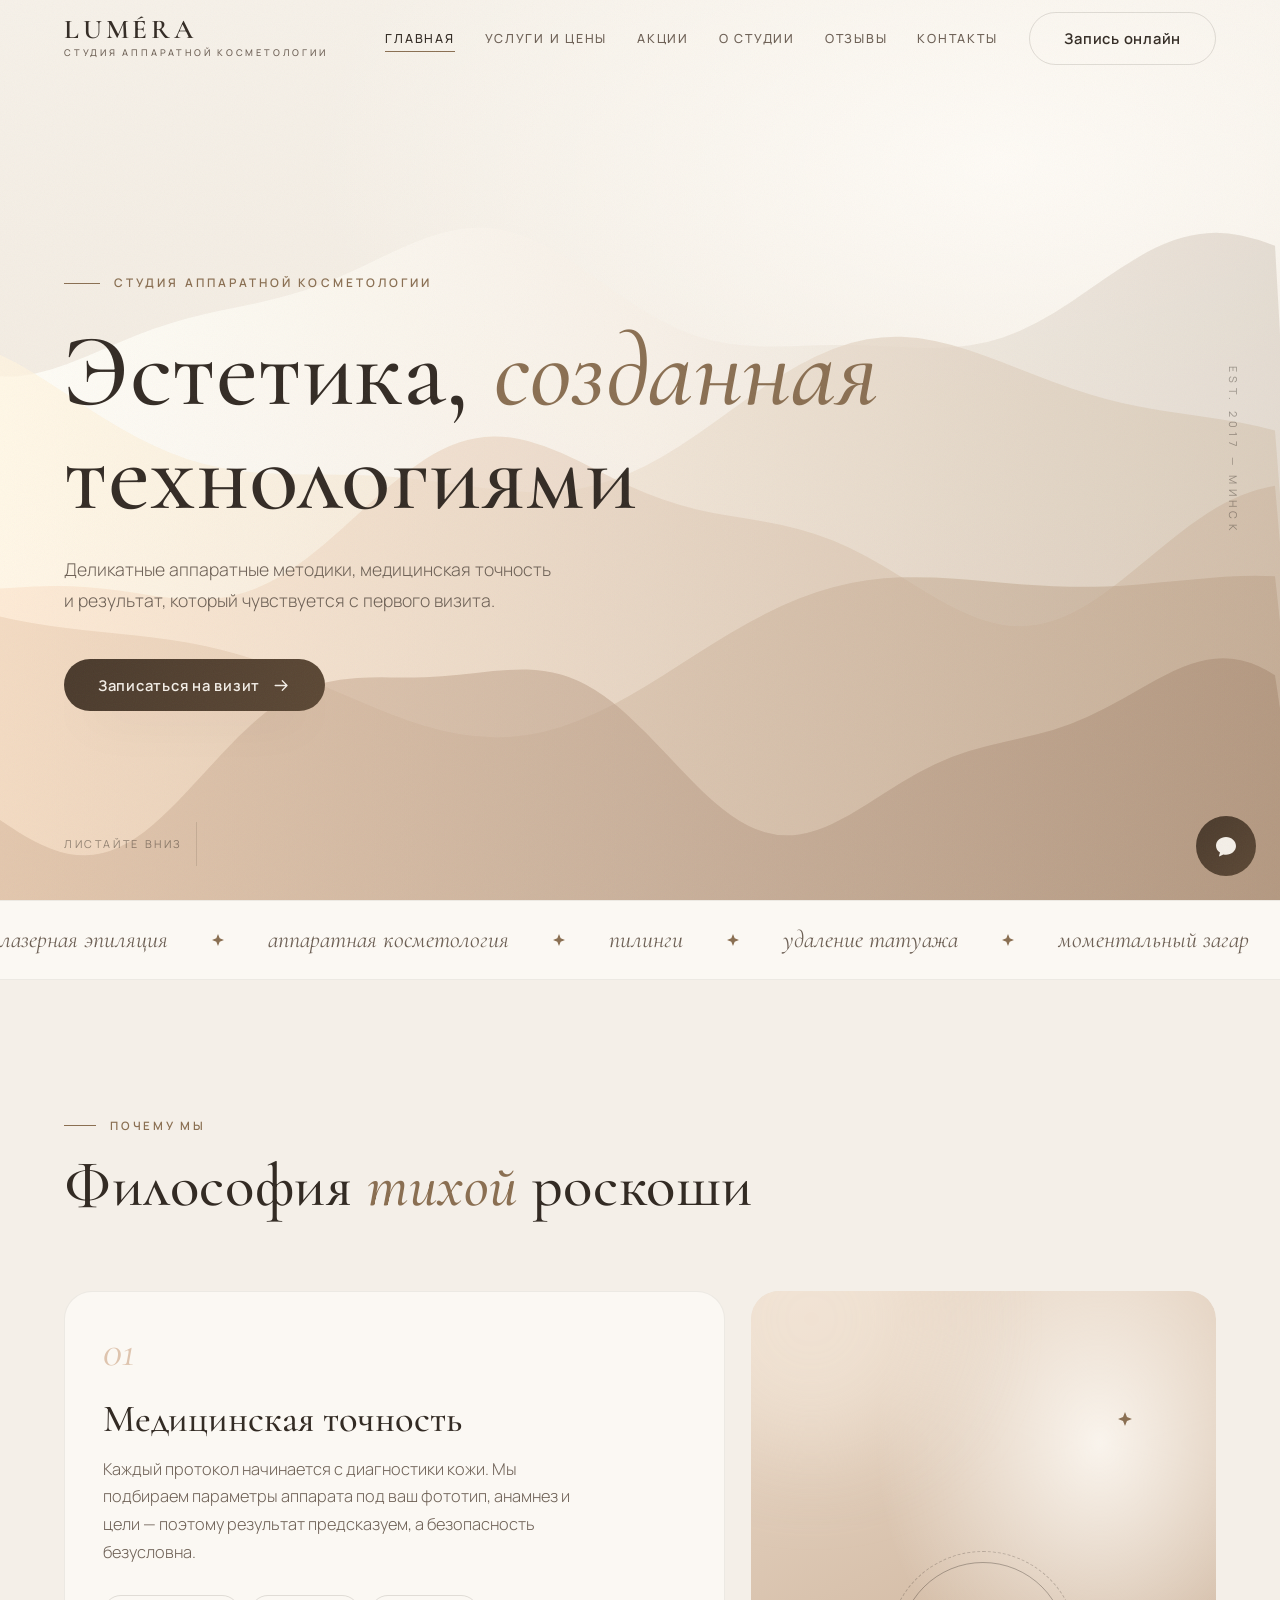
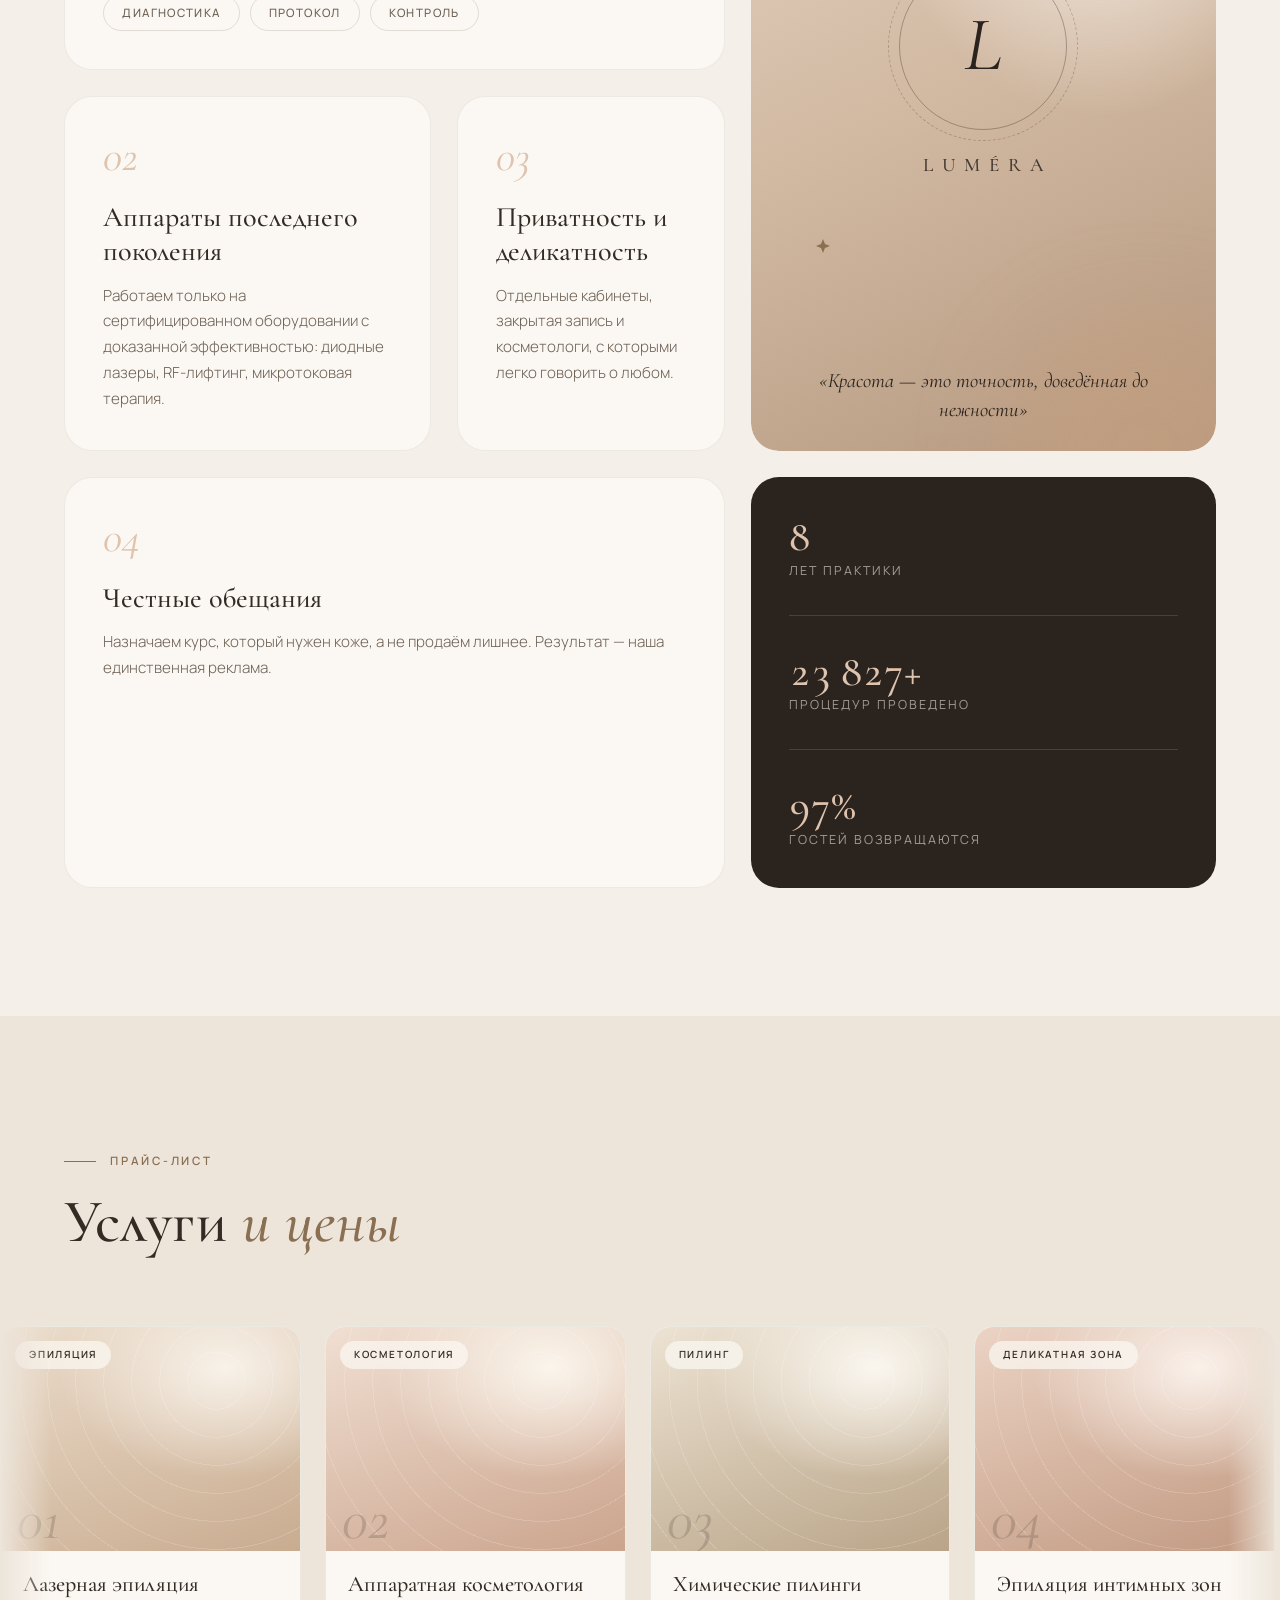
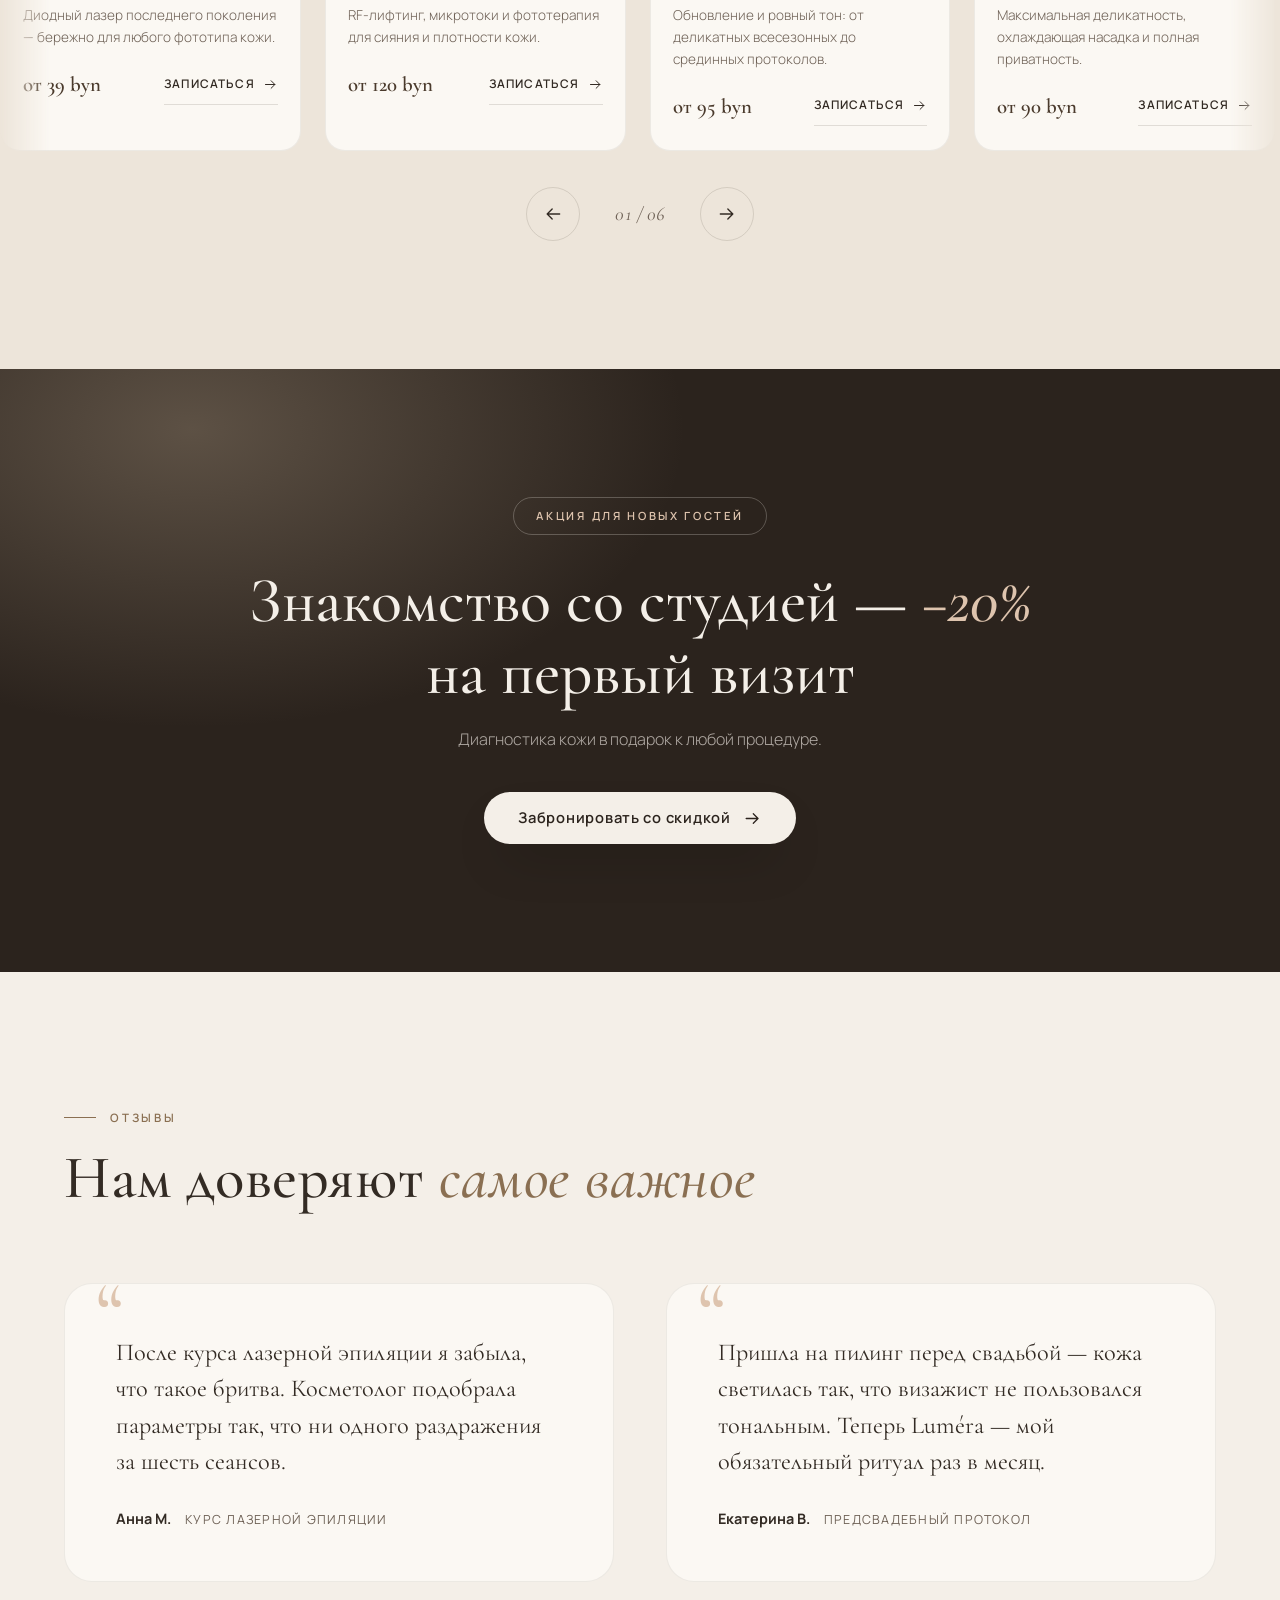
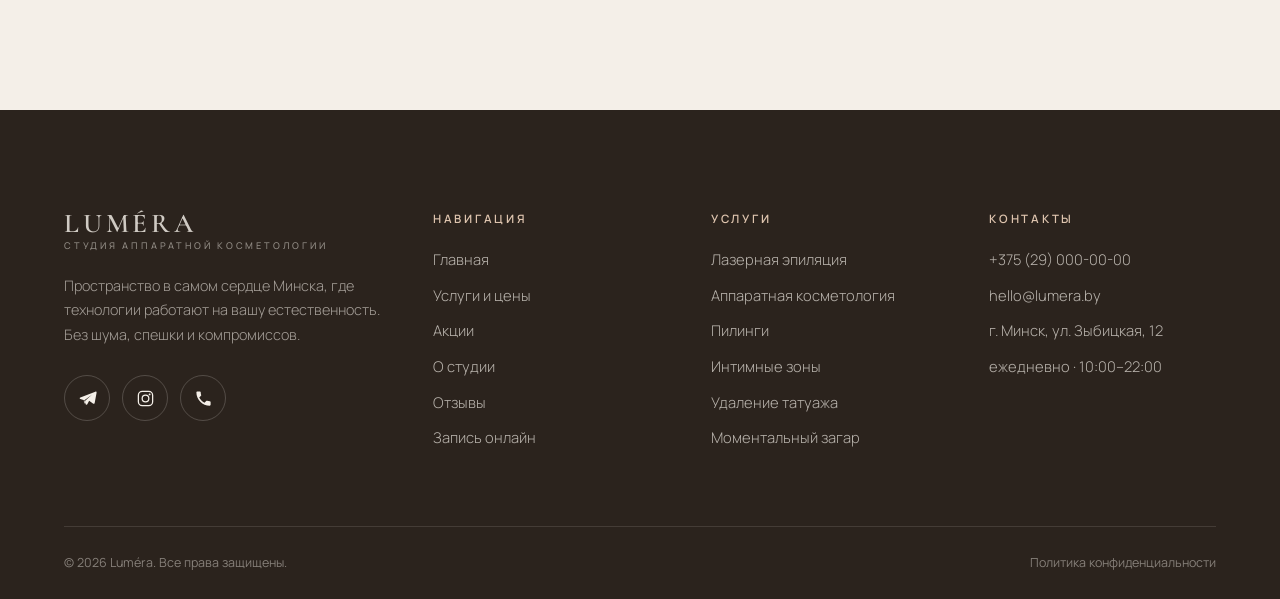
==== commit 10c3d608: "Add files via upload" ====
--- a/index.html
+++ b/index.html
@@ -2,7 +2,7 @@
 <html lang="ru">
 <head>
   <meta charset="UTF-8">
-  <meta name="viewport" content="width=device-width, initial-scale=1.0">
+  <meta name="viewport" content="width=device-width, initial-scale=1.0, viewport-fit=cover">
   <title>LUMÉRA — студия аппаратной косметологии в Минске</title>
   <meta name="description" content="LUMÉRA — студия аппаратной косметологии в Минске: лазерная эпиляция, косметология, пилинги, удаление татуажа, моментальный загар.">
   <meta name="theme-color" content="#F4EFE8">
--- a/styles.css
+++ b/styles.css
@@ -208,17 +208,19 @@
 
 /* ---------- 5. Header ---------- */
 .header{
-  position: fixed; inset: 0 0 auto 0;
+  position: fixed;
+  top: 0; left: 0; right: 0;
   z-index: 1000;
-  height: var(--header-h);
+  height: calc(var(--header-h) + env(safe-area-inset-top, 0px));
+  padding-top: env(safe-area-inset-top, 0px);
   border-bottom: 1px solid transparent;
-  animation: header-in .9s var(--ease) both;
+  animation: header-in .8s var(--ease) both;
   transition:
     background-color .5s var(--ease),
     border-color .5s var(--ease),
     backdrop-filter .5s var(--ease);
 }
-@keyframes header-in{ from{ transform: translateY(-100%); } }
+@keyframes header-in{ from{ opacity: 0; } }
 
 .header.is-scrolled{
   background: rgba(244, 239, 232, .68);
@@ -1601,4 +1603,42 @@
   background: var(--c-cream);
   border-color: var(--c-cream);
   color: var(--c-deep);
+}
+/* ═══════════════════════════════════════════════════════════
+   МОБИЛЬНЫЕ ФИКСЫ: header в самый верх + FAB строго по тапу
+   ═══════════════════════════════════════════════════════════ */
+
+/* ---------- 1. Header прижат к самому верху ---------- */
+@media (max-width: 1024px){
+  .header{
+    top: 0;
+    top: env(safe-area-inset-top, 0px); /* для iPhone с «чёлкой» */
+    padding-top: 0;
+  }
+  /* если браузер поддерживает dvh (dynamic viewport height) */
+  @supports (height: 100dvh){
+    .hero{ min-height: 100dvh; }
+  }
+}
+
+/* ---------- 2. FAB на мобильных: только по тапу, без hover ---------- */
+@media (hover: none) and (pointer: coarse){
+  /* отключаем hover-триггер раскрытия */
+  .fab:hover .fab__actions{ pointer-events: none; }
+  .fab:hover .fab__option{ opacity: 0; transform: translateY(14px) scale(.92); }
+
+  /* работает только .is-open (переключается JS по клику) */
+  .fab.is-open .fab__actions{ pointer-events: auto; }
+  .fab.is-open .fab__option{ opacity: 1; transform: none; }
+}
+
+/* закрытие FAB при тапе вне его области (на мобильных) */
+@media (max-width: 1024px){
+  .fab.is-open::before{
+    content: "";
+    position: fixed;
+    inset: 0;
+    z-index: -1;
+    background: transparent;
+  }
 }
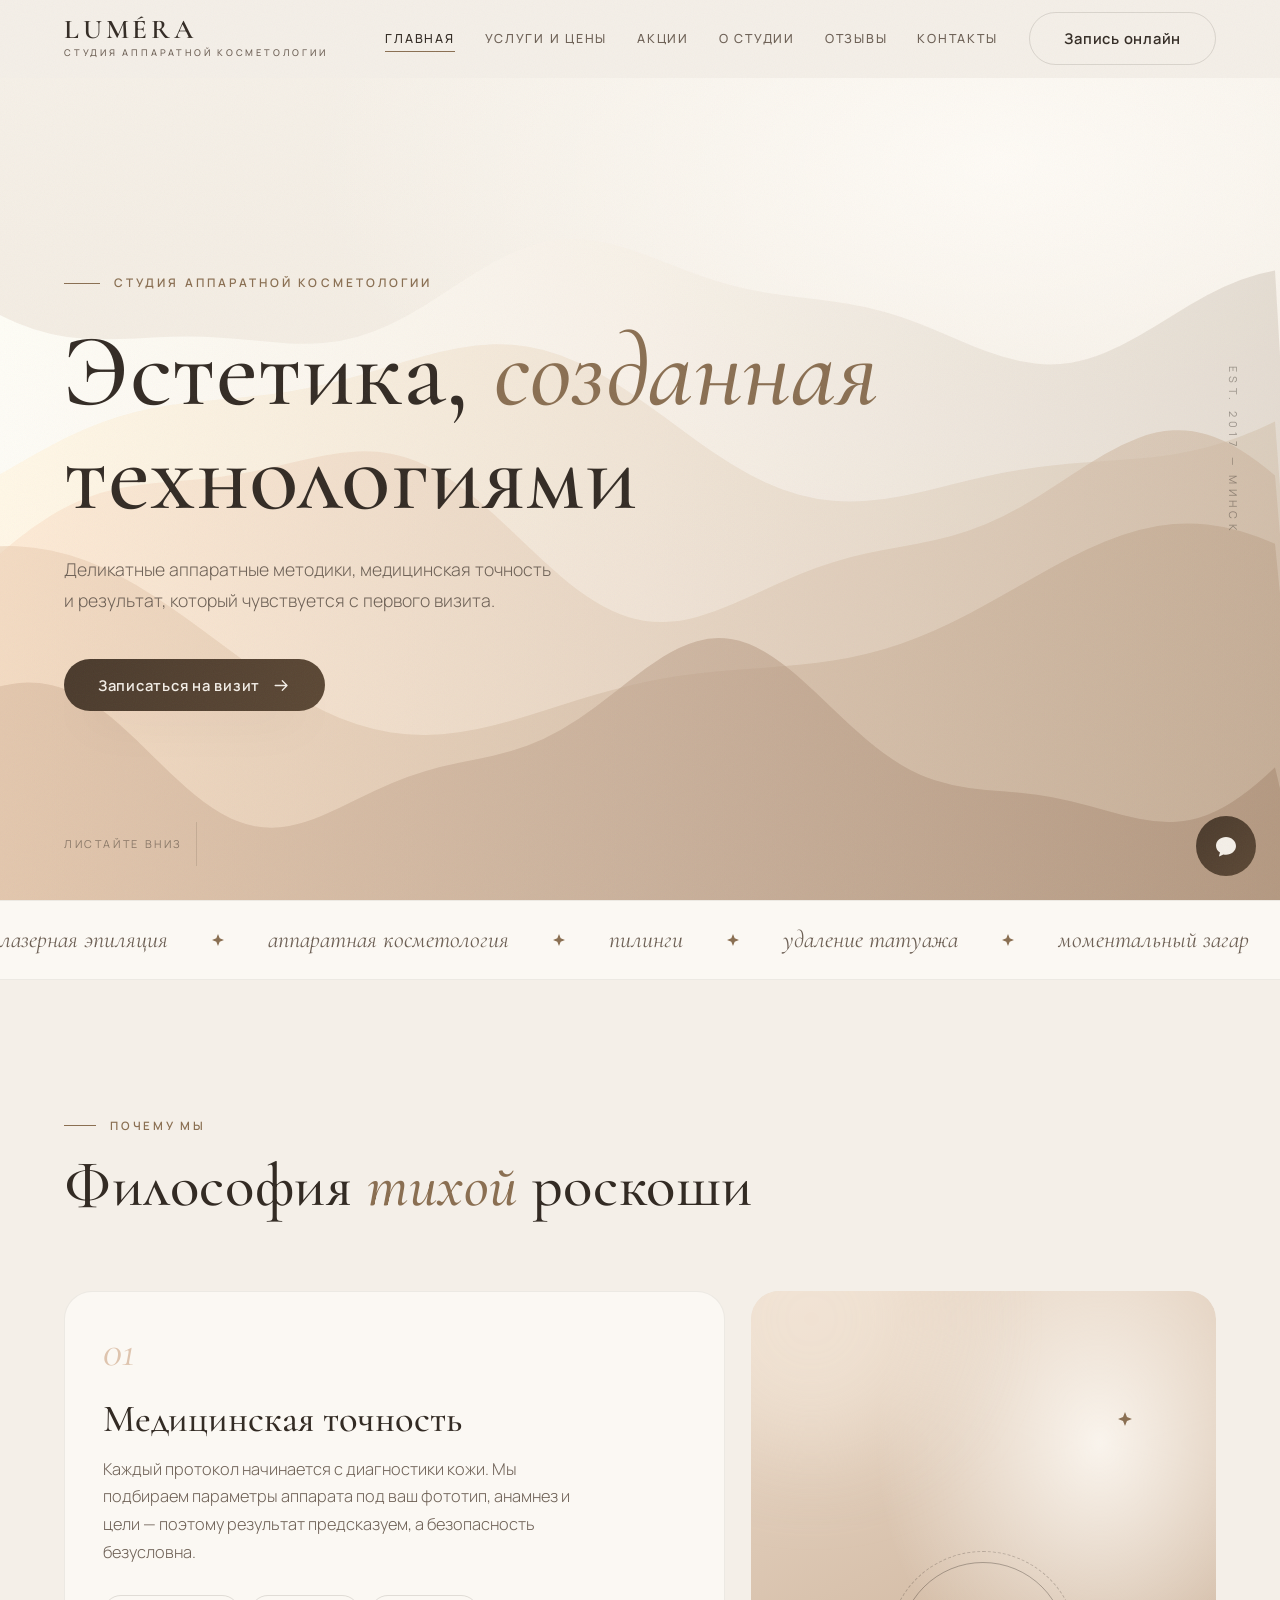
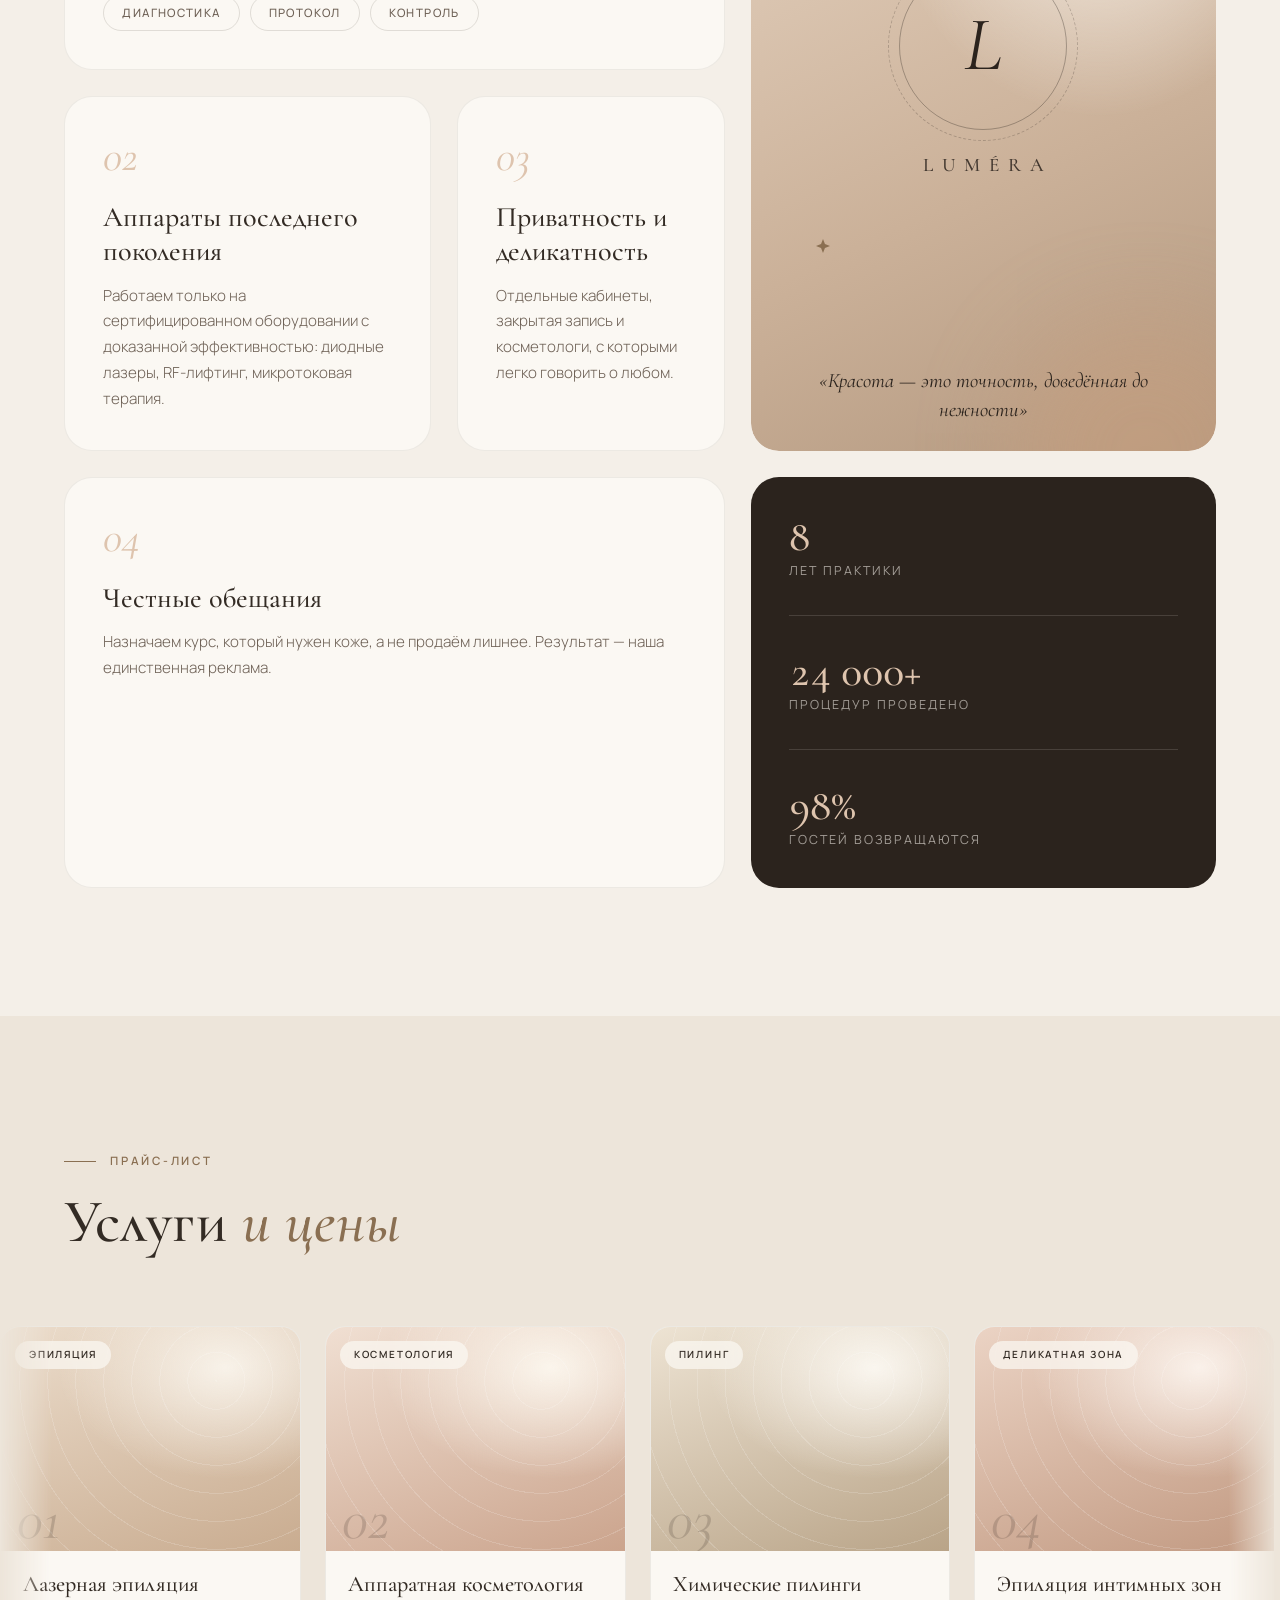
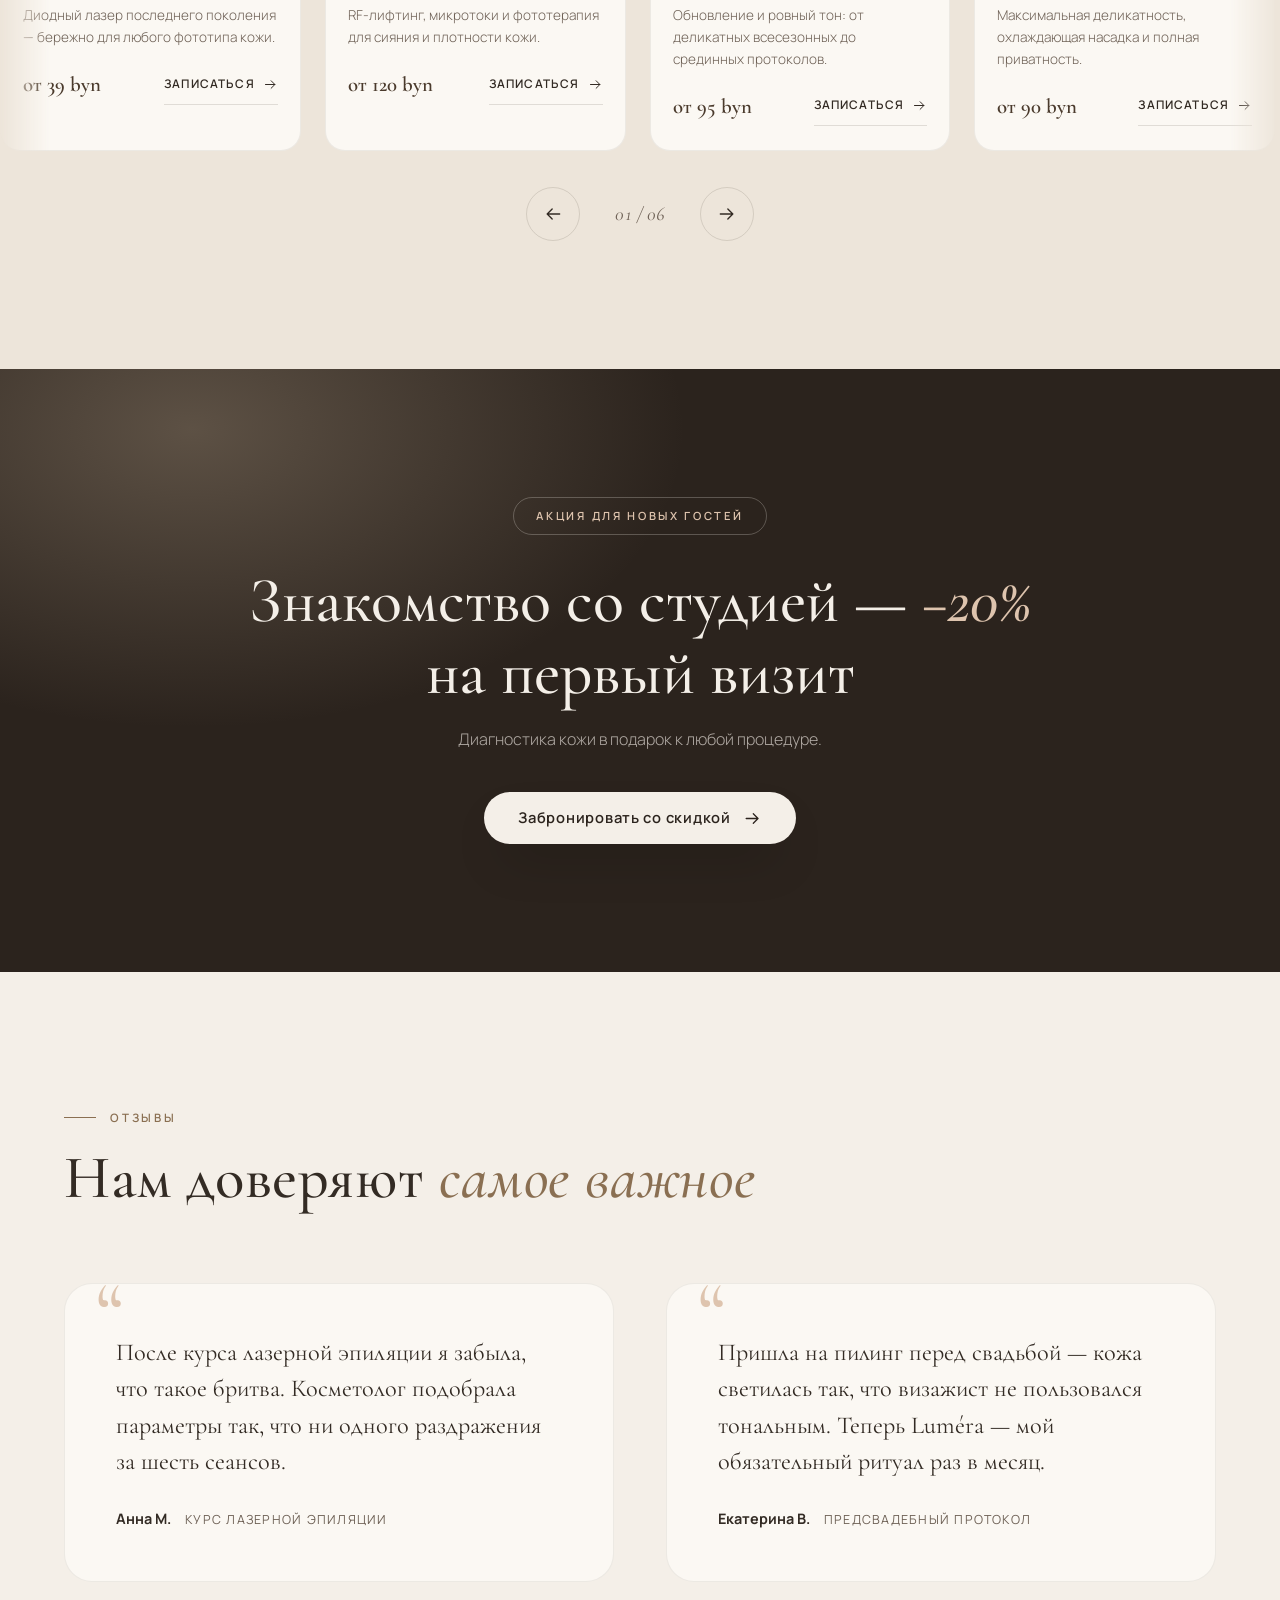
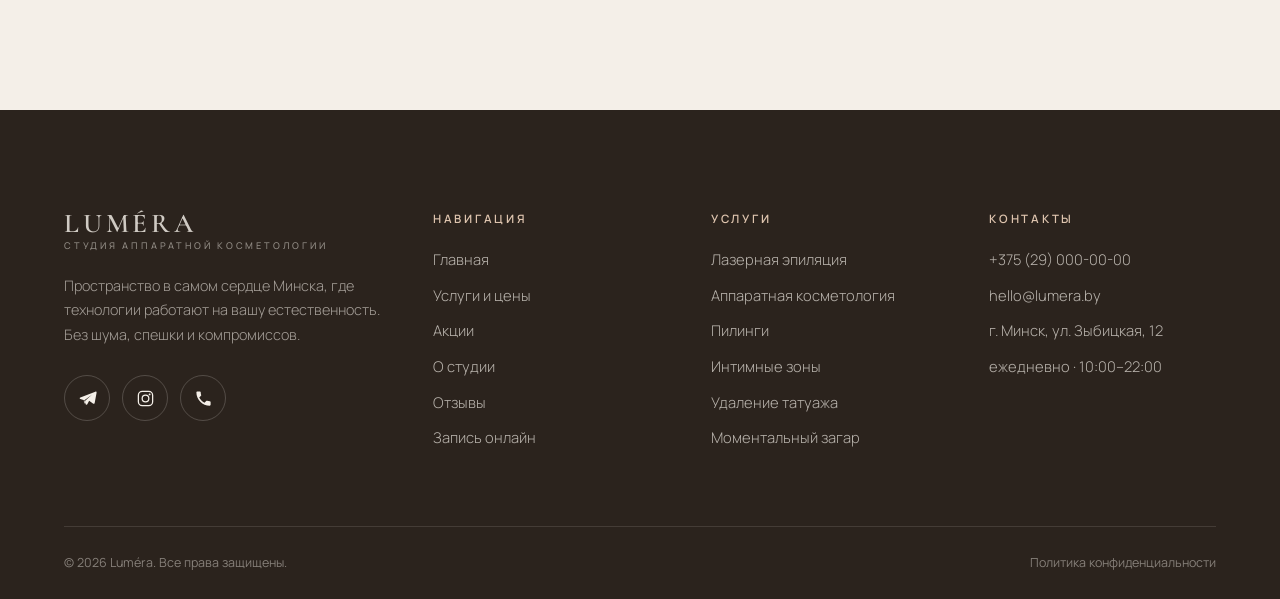
==== commit d66a7a3e: "Add files via upload" ====
--- a/index.html
+++ b/index.html
@@ -1,397 +1,399 @@
-<!DOCTYPE html>
-<html lang="ru">
-<head>
-  <meta charset="UTF-8">
-  <meta name="viewport" content="width=device-width, initial-scale=1.0, viewport-fit=cover">
-  <title>LUMÉRA — студия аппаратной косметологии в Минске</title>
-  <meta name="description" content="LUMÉRA — студия аппаратной косметологии в Минске: лазерная эпиляция, косметология, пилинги, удаление татуажа, моментальный загар.">
-  <meta name="theme-color" content="#F4EFE8">
-  <link rel="icon" href="data:image/svg+xml,%3Csvg xmlns='http://www.w3.org/2000/svg' viewBox='0 0 64 64'%3E%3Crect width='64' height='64' rx='14' fill='%234A3A2C'/%3E%3Ctext x='32' y='44' font-family='Georgia' font-size='36' font-style='italic' fill='%23F4EFE8' text-anchor='middle'%3EL%3C/text%3E%3C/svg%3E">
-
-  <link rel="preconnect" href="https://fonts.googleapis.com">
-  <link rel="preconnect" href="https://fonts.gstatic.com" crossorigin>
-  <link href="https://fonts.googleapis.com/css2?family=Cormorant+Garamond:ital,wght@0,300;0,400;0,500;0,600;1,400;1,500&family=Manrope:wght@300;400;500;600;700&display=swap" rel="stylesheet">
-
-  <link rel="stylesheet" href="styles.css">
-</head>
-<body>
-
-  <a class="skip-link" href="#main">Перейти к содержанию</a>
-
-  <!-- SVG-спрайт иконок -->
-  <svg xmlns="http://www.w3.org/2000/svg" style="display:none" aria-hidden="true">
-    <symbol id="i-spark" viewBox="0 0 10 10">
-      <path d="M5 0l1.4 3.6L10 5 6.4 6.4 5 10 3.6 6.4 0 5l3.6-1.4z"/>
-    </symbol>
-    <symbol id="i-arrow" viewBox="0 0 24 24">
-      <path d="M4 12h15M13 6l6 6-6 6" fill="none" stroke="currentColor" stroke-width="1.6" stroke-linecap="round" stroke-linejoin="round"/>
-    </symbol>
-    <symbol id="i-chat" viewBox="0 0 24 24">
-      <path d="M12 3C6.48 3 2 6.9 2 11.7c0 2.8 1.56 5.3 3.98 6.9l-.9 3.13c-.1.4.3.8.7.6l3.56-1.9c.84.2 1.72.27 2.66.27 5.52 0 10-3.9 10-8.7S17.52 3 12 3z"/>
-    </symbol>
-    <symbol id="i-close" viewBox="0 0 24 24">
-      <path d="M6 6l12 12M18 6L6 18" fill="none" stroke="currentColor" stroke-width="1.6" stroke-linecap="round"/>
-    </symbol>
-    <symbol id="i-phone" viewBox="0 0 24 24">
-      <path d="M6.62 10.79c1.44 2.83 3.76 5.15 6.59 6.59l2.2-2.2c.28-.28.67-.36 1.02-.25 1.12.37 2.33.57 3.57.57.55 0 1 .45 1 1V20c0 .55-.45 1-1 1C10.61 21 3 13.39 3 4c0-.55.45-1 1-1h3.5c.55 0 1 .45 1 1 0 1.24.2 2.45.57 3.57.11.35.03.74-.25 1.02l-2.2 2.2z"/>
-    </symbol>
-    <symbol id="i-telegram" viewBox="0 0 24 24">
-      <path d="M21.9 3.4 2.94 10.8c-1 .4-1 1.46.03 1.78l4.86 1.5 1.9 5.12c.34.94 1.6 1 2.04.12l2.3-4.42 4.8 3.52c.84.6 1.98.15 2.2-.86l2.4-12.9c.2-1.03-.72-1.76-1.57-1.26zM9.06 14.9l-.4 3.9-1.5-4.05 10.4-7.4-8.5 7.55z"/>
-    </symbol>
-    <symbol id="i-instagram" viewBox="0 0 24 24">
-      <rect x="3" y="3" width="18" height="18" rx="5" fill="none" stroke="currentColor" stroke-width="1.6"/>
-      <circle cx="12" cy="12" r="4.2" fill="none" stroke="currentColor" stroke-width="1.6"/>
-      <circle cx="17.2" cy="6.8" r="1.2"/>
-    </symbol>
-  </svg>
-
-  <!-- ══════════════ HEADER ══════════════ -->
-  <header class="header" id="header">
-    <div class="header__inner">
-      <a href="index.html" class="logo" aria-label="LUMÉRA — на главную">
-        <span class="logo__mark">Luméra</span>
-        <span class="logo__caption">студия аппаратной косметологии</span>
-      </a>
-
-      <nav class="nav" aria-label="Основная навигация">
-        <a href="#hero"     class="nav__link is-active">Главная</a>
-        <a href="#services" class="nav__link">Услуги и цены</a>
-        <a href="#offers"   class="nav__link">Акции</a>
-        <a href="#about"    class="nav__link">О студии</a>
-        <a href="#reviews"  class="nav__link">Отзывы</a>
-        <a href="#contacts" class="nav__link">Контакты</a>
-      </nav>
-
-      <a href="booking.html" class="btn btn--outline btn--header">Запись онлайн</a>
-
-      <button class="burger" id="burger" aria-expanded="false" aria-controls="mobileMenu" aria-label="Открыть меню">
-        <span></span><span></span>
-      </button>
-    </div>
-  </header>
-
-  <!-- ══════════════ МОБИЛЬНОЕ МЕНЮ ══════════════ -->
-  <div class="mobile-menu" id="mobileMenu" aria-hidden="true">
-    <nav class="mobile-menu__nav" aria-label="Мобильная навигация">
-      <a href="#hero"><i>01</i>Главная</a>
-      <a href="#services"><i>02</i>Услуги и цены</a>
-      <a href="#offers"><i>03</i>Акции</a>
-      <a href="#about"><i>04</i>О студии</a>
-      <a href="#reviews"><i>05</i>Отзывы</a>
-      <a href="#contacts"><i>06</i>Контакты</a>
-      <a href="booking.html" class="mobile-menu__cta"><i>→</i>Запись онлайн</a>
-    </nav>
-    <div class="mobile-menu__meta">
-      <a href="tel:+375290000000">+375 (29) 000-00-00</a>
-      <span>ежедневно · 10:00–22:00</span>
-    </div>
-  </div>
-
-  <main id="main">
-
-    <!-- ══════════════ HERO ══════════════ -->
-    <section class="hero" id="hero">
-      <canvas class="hero__canvas" id="silkCanvas" aria-hidden="true"></canvas>
-
-      <div class="hero__content">
-        <p class="hero__eyebrow reveal">Студия аппаратной косметологии</p>
-        <h1 class="hero__title reveal reveal--blur" style="--d:.12s">Эстетика, <em>созданная</em><br>технологиями</h1>
-        <p class="hero__sub reveal" style="--d:.24s">Деликатные аппаратные методики, медицинская точность<br class="br-desk"> и результат, который чувствуется с первого визита.</p>
-        <div class="hero__cta reveal" style="--d:.36s">
-          <a href="booking.html" class="btn btn--primary">
-            Записаться на визит
-            <svg class="btn__icon" aria-hidden="true"><use href="#i-arrow"/></svg>
-          </a>
-        </div>
-      </div>
-
-      <span class="hero__side" aria-hidden="true">est. 2017 — минск</span>
-
-      <div class="hero__hint" aria-hidden="true">
-        <span>листайте вниз</span><i></i>
-      </div>
-    </section>
-
-    <!-- ══════════════ MARQUEE ══════════════ -->
-    <div class="marquee" aria-hidden="true">
-      <div class="marquee__track">
-        <span class="marquee__group">лазерная эпиляция <svg class="marquee__spark"><use href="#i-spark"/></svg> аппаратная косметология <svg class="marquee__spark"><use href="#i-spark"/></svg> пилинги <svg class="marquee__spark"><use href="#i-spark"/></svg> удаление татуажа <svg class="marquee__spark"><use href="#i-spark"/></svg> моментальный загар <svg class="marquee__spark"><use href="#i-spark"/></svg></span>
-        <span class="marquee__group">лазерная эпиляция <svg class="marquee__spark"><use href="#i-spark"/></svg> аппаратная косметология <svg class="marquee__spark"><use href="#i-spark"/></svg> пилинги <svg class="marquee__spark"><use href="#i-spark"/></svg> удаление татуажа <svg class="marquee__spark"><use href="#i-spark"/></svg> моментальный загар <svg class="marquee__spark"><use href="#i-spark"/></svg></span>
-      </div>
-    </div>
-
-    <!-- ══════════════ ПОЧЕМУ МЫ ══════════════ -->
-    <section class="section why" id="about">
-      <div class="section__head">
-        <span class="section__label reveal">Почему мы</span>
-        <h2 class="section__title reveal reveal--blur" style="--d:.1s">Философия <em>тихой</em> роскоши</h2>
-      </div>
-
-      <div class="why__grid">
-        <article class="why__card why__card--lead reveal">
-          <span class="why__num">01</span>
-          <h3>Медицинская точность</h3>
-          <p>Каждый протокол начинается с диагностики кожи. Мы подбираем параметры аппарата под ваш фототип, анамнез и цели — поэтому результат предсказуем, а безопасность безусловна.</p>
-          <ul class="why__tags">
-            <li>Диагностика</li><li>Протокол</li><li>Контроль</li>
-          </ul>
-        </article>
-
-        <figure class="why__card why__card--art reveal reveal--art" style="--d:.12s">
-          <span class="art__blob art__blob--1" aria-hidden="true"></span>
-          <span class="art__blob art__blob--2" aria-hidden="true"></span>
-          <svg class="art__spark art__spark--1" aria-hidden="true"><use href="#i-spark"/></svg>
-          <svg class="art__spark art__spark--2" aria-hidden="true"><use href="#i-spark"/></svg>
-          <span class="art__ring" aria-hidden="true"><span class="art__mono">L</span></span>
-          <span class="art__word">Luméra</span>
-          <figcaption class="why__art-quote">«Красота — это точность, доведённая до нежности»</figcaption>
-        </figure>
-
-        <article class="why__card why__card--c02 reveal" style="--d:.06s">
-          <span class="why__num">02</span>
-          <h3>Аппараты последнего поколения</h3>
-          <p>Работаем только на сертифицированном оборудовании с доказанной эффективностью: диодные лазеры, RF-лифтинг, микротоковая терапия.</p>
-        </article>
-
-        <article class="why__card why__card--c03 reveal" style="--d:.12s">
-          <span class="why__num">03</span>
-          <h3>Приватность и деликатность</h3>
-          <p>Отдельные кабинеты, закрытая запись и косметологи, с которыми легко говорить о любом.</p>
-        </article>
-
-        <article class="why__card why__card--c04 reveal" style="--d:.08s">
-          <span class="why__num">04</span>
-          <h3>Честные обещания</h3>
-          <p>Назначаем курс, который нужен коже, а не продаём лишнее. Результат — наша единственная реклама.</p>
-        </article>
-
-        <div class="why__stats reveal" style="--d:.16s">
-          <div><strong data-count="8">0</strong><span>лет практики</span></div>
-          <div><strong data-count="24000" data-suffix="+">0</strong><span>процедур проведено</span></div>
-          <div><strong data-count="98" data-suffix="%">0</strong><span>гостей возвращаются</span></div>
-        </div>
-      </div>
-    </section>
-
-    <!-- ══════════════ УСЛУГИ И ЦЕНЫ ══════════════ -->
-    <section class="section services" id="services">
-      <div class="services__head">
-        <span class="section__label reveal">Прайс-лист</span>
-        <h2 class="section__title reveal reveal--blur" style="--d:.1s">Услуги <em>и цены</em></h2>
-      </div>
-
-      <div class="services__viewport">
-        <ul class="services__track" id="servicesTrack" tabindex="0" aria-label="Карусель услуг">
-
-          <li class="service-card reveal">
-            <a class="service-card__media service-card__media--laser" href="booking.html" tabindex="-1" aria-hidden="true">
-              <span class="service-card__tag">Эпиляция</span>
-              <span class="service-card__num">01</span>
-            </a>
-            <div class="service-card__body">
-              <h3>Лазерная эпиляция</h3>
-              <p>Диодный лазер последнего поколения — бережно для любого фототипа кожи.</p>
-              <div class="service-card__row">
-                <span class="service-card__price">от 39 byn</span>
-                <a class="service-card__link" href="booking.html">Записаться <svg class="btn__icon" aria-hidden="true"><use href="#i-arrow"/></svg></a>
-              </div>
-            </div>
-          </li>
-
-          <li class="service-card reveal" style="--d:.08s">
-            <a class="service-card__media service-card__media--cosmo" href="booking.html" tabindex="-1" aria-hidden="true">
-              <span class="service-card__tag">Косметология</span>
-              <span class="service-card__num">02</span>
-            </a>
-            <div class="service-card__body">
-              <h3>Аппаратная косметология</h3>
-              <p>RF-лифтинг, микротоки и фототерапия для сияния и плотности кожи.</p>
-              <div class="service-card__row">
-                <span class="service-card__price">от 120 byn</span>
-                <a class="service-card__link" href="booking.html">Записаться <svg class="btn__icon" aria-hidden="true"><use href="#i-arrow"/></svg></a>
-              </div>
-            </div>
-          </li>
-
-          <li class="service-card reveal" style="--d:.16s">
-            <a class="service-card__media service-card__media--peel" href="booking.html" tabindex="-1" aria-hidden="true">
-              <span class="service-card__tag">Пилинг</span>
-              <span class="service-card__num">03</span>
-            </a>
-            <div class="service-card__body">
-              <h3>Химические пилинги</h3>
-              <p>Обновление и ровный тон: от деликатных всесезонных до срединных протоколов.</p>
-              <div class="service-card__row">
-                <span class="service-card__price">от 95 byn</span>
-                <a class="service-card__link" href="booking.html">Записаться <svg class="btn__icon" aria-hidden="true"><use href="#i-arrow"/></svg></a>
-              </div>
-            </div>
-          </li>
-
-          <li class="service-card reveal" style="--d:.24s">
-            <a class="service-card__media service-card__media--intimate" href="booking.html" tabindex="-1" aria-hidden="true">
-              <span class="service-card__tag">Деликатная зона</span>
-              <span class="service-card__num">04</span>
-            </a>
-            <div class="service-card__body">
-              <h3>Эпиляция интимных зон</h3>
-              <p>Максимальная деликатность, охлаждающая насадка и полная приватность.</p>
-              <div class="service-card__row">
-                <span class="service-card__price">от 90 byn</span>
-                <a class="service-card__link" href="booking.html">Записаться <svg class="btn__icon" aria-hidden="true"><use href="#i-arrow"/></svg></a>
-              </div>
-            </div>
-          </li>
-
-          <li class="service-card reveal" style="--d:.32s">
-            <a class="service-card__media service-card__media--tattoo" href="booking.html" tabindex="-1" aria-hidden="true">
-              <span class="service-card__tag">Лазерные технологии</span>
-              <span class="service-card__num">05</span>
-            </a>
-            <div class="service-card__body">
-              <h3>Удаление татуажа</h3>
-              <p>Неодимовый лазер стирает перманентный макияж без рубцов и следов.</p>
-              <div class="service-card__row">
-                <span class="service-card__price">от 70 byn</span>
-                <a class="service-card__link" href="booking.html">Записаться <svg class="btn__icon" aria-hidden="true"><use href="#i-arrow"/></svg></a>
-              </div>
-            </div>
-          </li>
-
-          <li class="service-card reveal" style="--d:.4s">
-            <a class="service-card__media service-card__media--tan" href="booking.html" tabindex="-1" aria-hidden="true">
-              <span class="service-card__tag">Загар</span>
-              <span class="service-card__num">06</span>
-            </a>
-            <div class="service-card__body">
-              <h3>Моментальный загар</h3>
-              <p>Ровный бронзовый оттенок за один визит — без солнца и вреда для кожи.</p>
-              <div class="service-card__row">
-                <span class="service-card__price">от 40 byn</span>
-                <a class="service-card__link" href="booking.html">Записаться <svg class="btn__icon" aria-hidden="true"><use href="#i-arrow"/></svg></a>
-              </div>
-            </div>
-          </li>
-
-        </ul>
-      </div>
-
-      <!-- управление каруселью — под лентой -->
-      <div class="services__footer reveal">
-  <button class="slider-btn" id="sliderPrev" aria-label="Предыдущие услуги">
-    <svg class="btn__icon" aria-hidden="true"><use href="#i-arrow"/></svg>
-  </button>
-  <span class="services__counter" id="sliderCount" aria-live="polite">01 / 06</span>
-  <button class="slider-btn" id="sliderNext" aria-label="Следующие услуги">
-    <svg class="btn__icon" aria-hidden="true"><use href="#i-arrow"/></svg>
-  </button>
-</div>
-    </section>
-
-    <!-- ══════════════ АКЦИИ ══════════════ -->
-    <section class="offers" id="offers">
-      <div class="offers__inner reveal">
-        <span class="offers__label">Акция для новых гостей</span>
-        <h2 class="offers__title reveal reveal--blur" style="--d:.12s">Знакомство со студией — <em>−20%</em><br>на первый визит</h2>
-        <p class="offers__sub">Диагностика кожи в подарок к любой процедуре.</p>
-        <a href="booking.html" class="btn btn--light">
-          Забронировать со скидкой
-          <svg class="btn__icon" aria-hidden="true"><use href="#i-arrow"/></svg>
-        </a>
-      </div>
-    </section>
-
-    <!-- ══════════════ ОТЗЫВЫ ══════════════ -->
-    <section class="section reviews" id="reviews">
-      <div class="section__head">
-        <span class="section__label reveal">Отзывы</span>
-        <h2 class="section__title reveal reveal--blur" style="--d:.1s">Нам доверяют <em>самое важное</em></h2>
-      </div>
-
-      <div class="reviews__grid">
-        <blockquote class="review reveal">
-          <p>После курса лазерной эпиляции я забыла, что такое бритва. Косметолог подобрала параметры так, что ни одного раздражения за шесть сеансов.</p>
-          <footer><cite>Анна М.</cite><span>курс лазерной эпиляции</span></footer>
-        </blockquote>
-
-        <blockquote class="review reveal" style="--d:.14s">
-          <p>Пришла на пилинг перед свадьбой — кожа светилась так, что визажист не пользовался тональным. Теперь Luméra — мой обязательный ритуал раз в месяц.</p>
-          <footer><cite>Екатерина В.</cite><span>предсвадебный протокол</span></footer>
-        </blockquote>
-      </div>
-    </section>
-
-  </main>
-
-  <!-- ══════════════ FOOTER ══════════════ -->
-  <footer class="footer" id="contacts">
-    <div class="footer__grid">
-      <div class="footer__brand">
-        <a href="index.html" class="logo logo--footer" aria-label="LUMÉRA — на главную">
-          <span class="logo__mark">Luméra</span>
-          <span class="logo__caption">студия аппаратной косметологии</span>
-        </a>
-        <p class="footer__desc">Пространство в самом сердце Минска, где технологии работают на вашу естественность. Без шума, спешки и компромиссов.</p>
-        <div class="footer__socials">
-          <a href="https://t.me/" aria-label="Telegram" target="_blank" rel="noopener"><svg aria-hidden="true"><use href="#i-telegram"/></svg></a>
-          <a href="https://instagram.com/" aria-label="Instagram" target="_blank" rel="noopener"><svg aria-hidden="true"><use href="#i-instagram"/></svg></a>
-          <a href="tel:+375290000000" aria-label="Позвонить"><svg aria-hidden="true"><use href="#i-phone"/></svg></a>
-        </div>
-      </div>
-
-      <nav class="footer__col" aria-label="Навигация по сайту">
-        <h4>Навигация</h4>
-        <a href="#hero">Главная</a>
-        <a href="#services">Услуги и цены</a>
-        <a href="#offers">Акции</a>
-        <a href="#about">О студии</a>
-        <a href="#reviews">Отзывы</a>
-        <a href="booking.html">Запись онлайн</a>
-      </nav>
-
-      <div class="footer__col">
-        <h4>Услуги</h4>
-        <a href="#services">Лазерная эпиляция</a>
-        <a href="#services">Аппаратная косметология</a>
-        <a href="#services">Пилинги</a>
-        <a href="#services">Интимные зоны</a>
-        <a href="#services">Удаление татуажа</a>
-        <a href="#services">Моментальный загар</a>
-      </div>
-
-      <div class="footer__col">
-        <h4>Контакты</h4>
-        <a href="tel:+375290000000">+375 (29) 000-00-00</a>
-        <a href="mailto:hello@lumera.by">hello@lumera.by</a>
-        <span>г. Минск, ул. Зыбицкая, 12</span>
-        <span>ежедневно · 10:00–22:00</span>
-      </div>
-    </div>
-
-    <div class="footer__bottom">
-      <span>© <span id="year">2026</span> Luméra. Все права защищены.</span>
-      <a href="#">Политика конфиденциальности</a>
-    </div>
-  </footer>
-
-  <!-- ══════════════ FAB ══════════════ -->
-  <div class="fab" id="fabWrap">
-    <div class="fab__actions" id="fabActions">
-      <a href="https://t.me/" class="fab__option" target="_blank" rel="noopener">
-        <span class="fab__option-label">Написать в Telegram</span>
-        <span class="fab__option-icon"><svg aria-hidden="true"><use href="#i-telegram"/></svg></span>
-      </a>
-      <a href="tel:+375290000000" class="fab__option">
-        <span class="fab__option-label">Прямой звонок</span>
-        <span class="fab__option-icon"><svg aria-hidden="true"><use href="#i-phone"/></svg></span>
-      </a>
-    </div>
-    <button class="fab__main" id="fabToggle" aria-expanded="false" aria-controls="fabActions" aria-label="Связаться с нами">
-      <svg class="fab__icon fab__icon--chat" aria-hidden="true"><use href="#i-chat"/></svg>
-      <svg class="fab__icon fab__icon--close" aria-hidden="true"><use href="#i-close"/></svg>
-    </button>
-  </div>
-
-  <script src="script.js"></script>
-</body>
+<!DOCTYPE html>
+<html lang="ru">
+<head>
+  <meta charset="UTF-8">
+  <meta name="viewport" content="width=device-width, initial-scale=1.0">
+  <title>LUMÉRA — студия аппаратной косметологии в Минске</title>
+  <meta name="description" content="LUMÉRA — студия аппаратной косметологии в Минске: лазерная эпиляция, косметология, пилинги, удаление татуажа, моментальный загар.">
+  <meta name="theme-color" content="#F4EFE8">
+  <link rel="icon" href="data:image/svg+xml,%3Csvg xmlns='http://www.w3.org/2000/svg' viewBox='0 0 64 64'%3E%3Crect width='64' height='64' rx='14' fill='%234A3A2C'/%3E%3Ctext x='32' y='44' font-family='Georgia' font-size='36' font-style='italic' fill='%23F4EFE8' text-anchor='middle'%3EL%3C/text%3E%3C/svg%3E">
+
+  <link rel="preconnect" href="https://fonts.googleapis.com">
+  <link rel="preconnect" href="https://fonts.gstatic.com" crossorigin>
+  <link href="https://fonts.googleapis.com/css2?family=Cormorant+Garamond:ital,wght@0,300;0,400;0,500;0,600;1,400;1,500&family=Manrope:wght@300;400;500;600;700&display=swap" rel="stylesheet">
+
+  <link rel="stylesheet" href="styles.css">
+</head>
+<body>
+
+  <a class="skip-link" href="#main">Перейти к содержанию</a>
+
+  <div class="mobile-top-fill" aria-hidden="true"></div>
+
+  <!-- SVG-спрайт иконок -->
+  <svg xmlns="http://www.w3.org/2000/svg" style="display:none" aria-hidden="true">
+    <symbol id="i-spark" viewBox="0 0 10 10">
+      <path d="M5 0l1.4 3.6L10 5 6.4 6.4 5 10 3.6 6.4 0 5l3.6-1.4z"/>
+    </symbol>
+    <symbol id="i-arrow" viewBox="0 0 24 24">
+      <path d="M4 12h15M13 6l6 6-6 6" fill="none" stroke="currentColor" stroke-width="1.6" stroke-linecap="round" stroke-linejoin="round"/>
+    </symbol>
+    <symbol id="i-chat" viewBox="0 0 24 24">
+      <path d="M12 3C6.48 3 2 6.9 2 11.7c0 2.8 1.56 5.3 3.98 6.9l-.9 3.13c-.1.4.3.8.7.6l3.56-1.9c.84.2 1.72.27 2.66.27 5.52 0 10-3.9 10-8.7S17.52 3 12 3z"/>
+    </symbol>
+    <symbol id="i-close" viewBox="0 0 24 24">
+      <path d="M6 6l12 12M18 6L6 18" fill="none" stroke="currentColor" stroke-width="1.6" stroke-linecap="round"/>
+    </symbol>
+    <symbol id="i-phone" viewBox="0 0 24 24">
+      <path d="M6.62 10.79c1.44 2.83 3.76 5.15 6.59 6.59l2.2-2.2c.28-.28.67-.36 1.02-.25 1.12.37 2.33.57 3.57.57.55 0 1 .45 1 1V20c0 .55-.45 1-1 1C10.61 21 3 13.39 3 4c0-.55.45-1 1-1h3.5c.55 0 1 .45 1 1 0 1.24.2 2.45.57 3.57.11.35.03.74-.25 1.02l-2.2 2.2z"/>
+    </symbol>
+    <symbol id="i-telegram" viewBox="0 0 24 24">
+      <path d="M21.9 3.4 2.94 10.8c-1 .4-1 1.46.03 1.78l4.86 1.5 1.9 5.12c.34.94 1.6 1 2.04.12l2.3-4.42 4.8 3.52c.84.6 1.98.15 2.2-.86l2.4-12.9c.2-1.03-.72-1.76-1.57-1.26zM9.06 14.9l-.4 3.9-1.5-4.05 10.4-7.4-8.5 7.55z"/>
+    </symbol>
+    <symbol id="i-instagram" viewBox="0 0 24 24">
+      <rect x="3" y="3" width="18" height="18" rx="5" fill="none" stroke="currentColor" stroke-width="1.6"/>
+      <circle cx="12" cy="12" r="4.2" fill="none" stroke="currentColor" stroke-width="1.6"/>
+      <circle cx="17.2" cy="6.8" r="1.2"/>
+    </symbol>
+  </svg>
+
+  <!-- ══════════════ HEADER ══════════════ -->
+  <header class="header" id="header">
+    <div class="header__inner">
+      <a href="index.html" class="logo" aria-label="LUMÉRA — на главную">
+        <span class="logo__mark">Luméra</span>
+        <span class="logo__caption">студия аппаратной косметологии</span>
+      </a>
+
+      <nav class="nav" aria-label="Основная навигация">
+        <a href="#hero"     class="nav__link is-active">Главная</a>
+        <a href="#services" class="nav__link">Услуги и цены</a>
+        <a href="#offers"   class="nav__link">Акции</a>
+        <a href="#about"    class="nav__link">О студии</a>
+        <a href="#reviews"  class="nav__link">Отзывы</a>
+        <a href="#contacts" class="nav__link">Контакты</a>
+      </nav>
+
+      <a href="booking.html" class="btn btn--outline btn--header">Запись онлайн</a>
+
+      <button class="burger" id="burger" aria-expanded="false" aria-controls="mobileMenu" aria-label="Открыть меню">
+        <span></span><span></span>
+      </button>
+    </div>
+  </header>
+
+  <!-- ══════════════ МОБИЛЬНОЕ МЕНЮ ══════════════ -->
+  <div class="mobile-menu" id="mobileMenu" aria-hidden="true">
+    <nav class="mobile-menu__nav" aria-label="Мобильная навигация">
+      <a href="#hero"><i>01</i>Главная</a>
+      <a href="#services"><i>02</i>Услуги и цены</a>
+      <a href="#offers"><i>03</i>Акции</a>
+      <a href="#about"><i>04</i>О студии</a>
+      <a href="#reviews"><i>05</i>Отзывы</a>
+      <a href="#contacts"><i>06</i>Контакты</a>
+      <a href="booking.html" class="mobile-menu__cta"><i>→</i>Запись онлайн</a>
+    </nav>
+    <div class="mobile-menu__meta">
+      <a href="tel:+375290000000">+375 (29) 000-00-00</a>
+      <span>ежедневно · 10:00–22:00</span>
+    </div>
+  </div>
+
+  <main id="main">
+
+    <!-- ══════════════ HERO ══════════════ -->
+    <section class="hero" id="hero">
+      <canvas class="hero__canvas" id="silkCanvas" aria-hidden="true"></canvas>
+
+      <div class="hero__content">
+        <p class="hero__eyebrow reveal">Студия аппаратной косметологии</p>
+        <h1 class="hero__title reveal reveal--blur" style="--d:.12s">Эстетика, <em>созданная</em><br>технологиями</h1>
+        <p class="hero__sub reveal" style="--d:.24s">Деликатные аппаратные методики, медицинская точность<br class="br-desk"> и результат, который чувствуется с первого визита.</p>
+        <div class="hero__cta reveal" style="--d:.36s">
+          <a href="booking.html" class="btn btn--primary">
+            Записаться на визит
+            <svg class="btn__icon" aria-hidden="true"><use href="#i-arrow"/></svg>
+          </a>
+        </div>
+      </div>
+
+      <span class="hero__side" aria-hidden="true">est. 2017 — минск</span>
+
+      <div class="hero__hint" aria-hidden="true">
+        <span>листайте вниз</span><i></i>
+      </div>
+    </section>
+
+    <!-- ══════════════ MARQUEE ══════════════ -->
+    <div class="marquee" aria-hidden="true">
+      <div class="marquee__track">
+        <span class="marquee__group">лазерная эпиляция <svg class="marquee__spark"><use href="#i-spark"/></svg> аппаратная косметология <svg class="marquee__spark"><use href="#i-spark"/></svg> пилинги <svg class="marquee__spark"><use href="#i-spark"/></svg> удаление татуажа <svg class="marquee__spark"><use href="#i-spark"/></svg> моментальный загар <svg class="marquee__spark"><use href="#i-spark"/></svg></span>
+        <span class="marquee__group">лазерная эпиляция <svg class="marquee__spark"><use href="#i-spark"/></svg> аппаратная косметология <svg class="marquee__spark"><use href="#i-spark"/></svg> пилинги <svg class="marquee__spark"><use href="#i-spark"/></svg> удаление татуажа <svg class="marquee__spark"><use href="#i-spark"/></svg> моментальный загар <svg class="marquee__spark"><use href="#i-spark"/></svg></span>
+      </div>
+    </div>
+
+    <!-- ══════════════ ПОЧЕМУ МЫ ══════════════ -->
+    <section class="section why" id="about">
+      <div class="section__head">
+        <span class="section__label reveal">Почему мы</span>
+        <h2 class="section__title reveal reveal--blur" style="--d:.1s">Философия <em>тихой</em> роскоши</h2>
+      </div>
+
+      <div class="why__grid">
+        <article class="why__card why__card--lead reveal">
+          <span class="why__num">01</span>
+          <h3>Медицинская точность</h3>
+          <p>Каждый протокол начинается с диагностики кожи. Мы подбираем параметры аппарата под ваш фототип, анамнез и цели — поэтому результат предсказуем, а безопасность безусловна.</p>
+          <ul class="why__tags">
+            <li>Диагностика</li><li>Протокол</li><li>Контроль</li>
+          </ul>
+        </article>
+
+        <figure class="why__card why__card--art reveal reveal--art" style="--d:.12s">
+          <span class="art__blob art__blob--1" aria-hidden="true"></span>
+          <span class="art__blob art__blob--2" aria-hidden="true"></span>
+          <svg class="art__spark art__spark--1" aria-hidden="true"><use href="#i-spark"/></svg>
+          <svg class="art__spark art__spark--2" aria-hidden="true"><use href="#i-spark"/></svg>
+          <span class="art__ring" aria-hidden="true"><span class="art__mono">L</span></span>
+          <span class="art__word">Luméra</span>
+          <figcaption class="why__art-quote">«Красота — это точность, доведённая до нежности»</figcaption>
+        </figure>
+
+        <article class="why__card why__card--c02 reveal" style="--d:.06s">
+          <span class="why__num">02</span>
+          <h3>Аппараты последнего поколения</h3>
+          <p>Работаем только на сертифицированном оборудовании с доказанной эффективностью: диодные лазеры, RF-лифтинг, микротоковая терапия.</p>
+        </article>
+
+        <article class="why__card why__card--c03 reveal" style="--d:.12s">
+          <span class="why__num">03</span>
+          <h3>Приватность и деликатность</h3>
+          <p>Отдельные кабинеты, закрытая запись и косметологи, с которыми легко говорить о любом.</p>
+        </article>
+
+        <article class="why__card why__card--c04 reveal" style="--d:.08s">
+          <span class="why__num">04</span>
+          <h3>Честные обещания</h3>
+          <p>Назначаем курс, который нужен коже, а не продаём лишнее. Результат — наша единственная реклама.</p>
+        </article>
+
+        <div class="why__stats reveal" style="--d:.16s">
+          <div><strong data-count="8">0</strong><span>лет практики</span></div>
+          <div><strong data-count="24000" data-suffix="+">0</strong><span>процедур проведено</span></div>
+          <div><strong data-count="98" data-suffix="%">0</strong><span>гостей возвращаются</span></div>
+        </div>
+      </div>
+    </section>
+
+    <!-- ══════════════ УСЛУГИ И ЦЕНЫ ══════════════ -->
+    <section class="section services" id="services">
+      <div class="services__head">
+        <span class="section__label reveal">Прайс-лист</span>
+        <h2 class="section__title reveal reveal--blur" style="--d:.1s">Услуги <em>и цены</em></h2>
+      </div>
+
+      <div class="services__viewport">
+        <ul class="services__track" id="servicesTrack" tabindex="0" aria-label="Карусель услуг">
+
+          <li class="service-card reveal">
+            <a class="service-card__media service-card__media--laser" href="booking.html" tabindex="-1" aria-hidden="true">
+              <span class="service-card__tag">Эпиляция</span>
+              <span class="service-card__num">01</span>
+            </a>
+            <div class="service-card__body">
+              <h3>Лазерная эпиляция</h3>
+              <p>Диодный лазер последнего поколения — бережно для любого фототипа кожи.</p>
+              <div class="service-card__row">
+                <span class="service-card__price">от 39 byn</span>
+                <a class="service-card__link" href="booking.html">Записаться <svg class="btn__icon" aria-hidden="true"><use href="#i-arrow"/></svg></a>
+              </div>
+            </div>
+          </li>
+
+          <li class="service-card reveal" style="--d:.08s">
+            <a class="service-card__media service-card__media--cosmo" href="booking.html" tabindex="-1" aria-hidden="true">
+              <span class="service-card__tag">Косметология</span>
+              <span class="service-card__num">02</span>
+            </a>
+            <div class="service-card__body">
+              <h3>Аппаратная косметология</h3>
+              <p>RF-лифтинг, микротоки и фототерапия для сияния и плотности кожи.</p>
+              <div class="service-card__row">
+                <span class="service-card__price">от 120 byn</span>
+                <a class="service-card__link" href="booking.html">Записаться <svg class="btn__icon" aria-hidden="true"><use href="#i-arrow"/></svg></a>
+              </div>
+            </div>
+          </li>
+
+          <li class="service-card reveal" style="--d:.16s">
+            <a class="service-card__media service-card__media--peel" href="booking.html" tabindex="-1" aria-hidden="true">
+              <span class="service-card__tag">Пилинг</span>
+              <span class="service-card__num">03</span>
+            </a>
+            <div class="service-card__body">
+              <h3>Химические пилинги</h3>
+              <p>Обновление и ровный тон: от деликатных всесезонных до срединных протоколов.</p>
+              <div class="service-card__row">
+                <span class="service-card__price">от 95 byn</span>
+                <a class="service-card__link" href="booking.html">Записаться <svg class="btn__icon" aria-hidden="true"><use href="#i-arrow"/></svg></a>
+              </div>
+            </div>
+          </li>
+
+          <li class="service-card reveal" style="--d:.24s">
+            <a class="service-card__media service-card__media--intimate" href="booking.html" tabindex="-1" aria-hidden="true">
+              <span class="service-card__tag">Деликатная зона</span>
+              <span class="service-card__num">04</span>
+            </a>
+            <div class="service-card__body">
+              <h3>Эпиляция интимных зон</h3>
+              <p>Максимальная деликатность, охлаждающая насадка и полная приватность.</p>
+              <div class="service-card__row">
+                <span class="service-card__price">от 90 byn</span>
+                <a class="service-card__link" href="booking.html">Записаться <svg class="btn__icon" aria-hidden="true"><use href="#i-arrow"/></svg></a>
+              </div>
+            </div>
+          </li>
+
+          <li class="service-card reveal" style="--d:.32s">
+            <a class="service-card__media service-card__media--tattoo" href="booking.html" tabindex="-1" aria-hidden="true">
+              <span class="service-card__tag">Лазерные технологии</span>
+              <span class="service-card__num">05</span>
+            </a>
+            <div class="service-card__body">
+              <h3>Удаление татуажа</h3>
+              <p>Неодимовый лазер стирает перманентный макияж без рубцов и следов.</p>
+              <div class="service-card__row">
+                <span class="service-card__price">от 70 byn</span>
+                <a class="service-card__link" href="booking.html">Записаться <svg class="btn__icon" aria-hidden="true"><use href="#i-arrow"/></svg></a>
+              </div>
+            </div>
+          </li>
+
+          <li class="service-card reveal" style="--d:.4s">
+            <a class="service-card__media service-card__media--tan" href="booking.html" tabindex="-1" aria-hidden="true">
+              <span class="service-card__tag">Загар</span>
+              <span class="service-card__num">06</span>
+            </a>
+            <div class="service-card__body">
+              <h3>Моментальный загар</h3>
+              <p>Ровный бронзовый оттенок за один визит — без солнца и вреда для кожи.</p>
+              <div class="service-card__row">
+                <span class="service-card__price">от 40 byn</span>
+                <a class="service-card__link" href="booking.html">Записаться <svg class="btn__icon" aria-hidden="true"><use href="#i-arrow"/></svg></a>
+              </div>
+            </div>
+          </li>
+
+        </ul>
+      </div>
+
+      <!-- управление каруселью — под лентой -->
+      <div class="services__footer reveal">
+  <button class="slider-btn" id="sliderPrev" aria-label="Предыдущие услуги">
+    <svg class="btn__icon" aria-hidden="true"><use href="#i-arrow"/></svg>
+  </button>
+  <span class="services__counter" id="sliderCount" aria-live="polite">01 / 06</span>
+  <button class="slider-btn" id="sliderNext" aria-label="Следующие услуги">
+    <svg class="btn__icon" aria-hidden="true"><use href="#i-arrow"/></svg>
+  </button>
+</div>
+    </section>
+
+    <!-- ══════════════ АКЦИИ ══════════════ -->
+    <section class="offers" id="offers">
+      <div class="offers__inner reveal">
+        <span class="offers__label">Акция для новых гостей</span>
+        <h2 class="offers__title reveal reveal--blur" style="--d:.12s">Знакомство со студией — <em>−20%</em><br>на первый визит</h2>
+        <p class="offers__sub">Диагностика кожи в подарок к любой процедуре.</p>
+        <a href="booking.html" class="btn btn--light">
+          Забронировать со скидкой
+          <svg class="btn__icon" aria-hidden="true"><use href="#i-arrow"/></svg>
+        </a>
+      </div>
+    </section>
+
+    <!-- ══════════════ ОТЗЫВЫ ══════════════ -->
+    <section class="section reviews" id="reviews">
+      <div class="section__head">
+        <span class="section__label reveal">Отзывы</span>
+        <h2 class="section__title reveal reveal--blur" style="--d:.1s">Нам доверяют <em>самое важное</em></h2>
+      </div>
+
+      <div class="reviews__grid">
+        <blockquote class="review reveal">
+          <p>После курса лазерной эпиляции я забыла, что такое бритва. Косметолог подобрала параметры так, что ни одного раздражения за шесть сеансов.</p>
+          <footer><cite>Анна М.</cite><span>курс лазерной эпиляции</span></footer>
+        </blockquote>
+
+        <blockquote class="review reveal" style="--d:.14s">
+          <p>Пришла на пилинг перед свадьбой — кожа светилась так, что визажист не пользовался тональным. Теперь Luméra — мой обязательный ритуал раз в месяц.</p>
+          <footer><cite>Екатерина В.</cite><span>предсвадебный протокол</span></footer>
+        </blockquote>
+      </div>
+    </section>
+
+  </main>
+
+  <!-- ══════════════ FOOTER ══════════════ -->
+  <footer class="footer" id="contacts">
+    <div class="footer__grid">
+      <div class="footer__brand">
+        <a href="index.html" class="logo logo--footer" aria-label="LUMÉRA — на главную">
+          <span class="logo__mark">Luméra</span>
+          <span class="logo__caption">студия аппаратной косметологии</span>
+        </a>
+        <p class="footer__desc">Пространство в самом сердце Минска, где технологии работают на вашу естественность. Без шума, спешки и компромиссов.</p>
+        <div class="footer__socials">
+          <a href="https://t.me/" aria-label="Telegram" target="_blank" rel="noopener"><svg aria-hidden="true"><use href="#i-telegram"/></svg></a>
+          <a href="https://instagram.com/" aria-label="Instagram" target="_blank" rel="noopener"><svg aria-hidden="true"><use href="#i-instagram"/></svg></a>
+          <a href="tel:+375290000000" aria-label="Позвонить"><svg aria-hidden="true"><use href="#i-phone"/></svg></a>
+        </div>
+      </div>
+
+      <nav class="footer__col" aria-label="Навигация по сайту">
+        <h4>Навигация</h4>
+        <a href="#hero">Главная</a>
+        <a href="#services">Услуги и цены</a>
+        <a href="#offers">Акции</a>
+        <a href="#about">О студии</a>
+        <a href="#reviews">Отзывы</a>
+        <a href="booking.html">Запись онлайн</a>
+      </nav>
+
+      <div class="footer__col">
+        <h4>Услуги</h4>
+        <a href="#services">Лазерная эпиляция</a>
+        <a href="#services">Аппаратная косметология</a>
+        <a href="#services">Пилинги</a>
+        <a href="#services">Интимные зоны</a>
+        <a href="#services">Удаление татуажа</a>
+        <a href="#services">Моментальный загар</a>
+      </div>
+
+      <div class="footer__col">
+        <h4>Контакты</h4>
+        <a href="tel:+375290000000">+375 (29) 000-00-00</a>
+        <a href="mailto:hello@lumera.by">hello@lumera.by</a>
+        <span>г. Минск, ул. Зыбицкая, 12</span>
+        <span>ежедневно · 10:00–22:00</span>
+      </div>
+    </div>
+
+    <div class="footer__bottom">
+      <span>© <span id="year">2026</span> Luméra. Все права защищены.</span>
+      <a href="#">Политика конфиденциальности</a>
+    </div>
+  </footer>
+
+  <!-- ══════════════ FAB ══════════════ -->
+  <div class="fab" id="fabWrap">
+    <div class="fab__actions" id="fabActions">
+      <a href="https://t.me/" class="fab__option" target="_blank" rel="noopener">
+        <span class="fab__option-label">Написать в Telegram</span>
+        <span class="fab__option-icon"><svg aria-hidden="true"><use href="#i-telegram"/></svg></span>
+      </a>
+      <a href="tel:+375290000000" class="fab__option">
+        <span class="fab__option-label">Прямой звонок</span>
+        <span class="fab__option-icon"><svg aria-hidden="true"><use href="#i-phone"/></svg></span>
+      </a>
+    </div>
+    <button class="fab__main" id="fabToggle" aria-expanded="false" aria-controls="fabActions" aria-label="Связаться с нами">
+      <svg class="fab__icon fab__icon--chat" aria-hidden="true"><use href="#i-chat"/></svg>
+      <svg class="fab__icon fab__icon--close" aria-hidden="true"><use href="#i-close"/></svg>
+    </button>
+  </div>
+
+  <script src="script.js"></script>
+</body>
 </html>
--- a/styles.css
+++ b/styles.css
@@ -1,1644 +1,1357 @@
-/* ═══════════════════════════════════════════════════════════
-   LUMÉRA — студия аппаратной косметологии · Минск
-   Палитра: слоновая кость · пудра · тауп · графит-шоколад
-   Типографика: Cormorant Garamond + Manrope
-   ═══════════════════════════════════════════════════════════ */
-
-/* ---------- 1. Дизайн-токены ---------- */
-:root{
-  --c-bg:        #F4EFE8;
-  --c-bg-soft:   #EDE5DA;
-  --c-surface:   #FBF8F3;
-  --c-powder:    #E7D3C1;
-  --c-blush:     #DEC4AE;
-  --c-taupe:     #A89680;
-  --c-ink:       #332B24;
-  --c-ink-soft:  #6E6156;
-  --c-cream:     #F4EFE8;
-  --c-deep:      #2B231D;
-  --c-accent:    #8A6F52;
-  --c-accent-2:  #4A3A2C;
-  --c-line:      rgba(62, 50, 41, .14);
-  --c-line-soft: rgba(62, 50, 41, .08);
-
-  --font-display: "Cormorant Garamond", Georgia, serif;
-  --font-body:    "Manrope", "Segoe UI", sans-serif;
-
-  --radius-s: 12px;
-  --radius-m: 20px;
-  --radius-l: 28px;
-  --edge: clamp(20px, 5vw, 64px);
-  --header-h: 78px;
-
-  --ease: cubic-bezier(.22, 1, .36, 1);
-  --t-fast: .3s;
-  --t-mid: .6s;
-
-  --shadow-soft: 0 24px 50px -24px rgba(62, 50, 41, .28);
-  --shadow-card: 0 34px 60px -30px rgba(62, 50, 41, .35);
-}
-
-/* ---------- 2. База ---------- */
-*, *::before, *::after{ box-sizing: border-box; margin: 0; padding: 0; }
-
-html{
-  scroll-behavior: smooth;
-  scroll-padding-top: calc(var(--header-h) + 16px);
-}
-
-body{
-  font-family: var(--font-body);
-  font-size: 16px;
-  line-height: 1.6;
-  color: var(--c-ink);
-  background: var(--c-bg);
-  -webkit-font-smoothing: antialiased;
-  overflow-x: hidden;
-}
-
-body.no-scroll{ overflow: hidden; }
-
-/* плёночное зерно — фактура «дорогой бумаги» */
-body::before{
-  content: "";
-  position: fixed; inset: 0;
-  z-index: 2000;
-  pointer-events: none;
-  opacity: .045;
-  background-image: url("data:image/svg+xml,%3Csvg xmlns='http://www.w3.org/2000/svg' width='120' height='120'%3E%3Cfilter id='n'%3E%3CfeTurbulence type='fractalNoise' baseFrequency='0.9' numOctaves='2'/%3E%3C/filter%3E%3Crect width='120' height='120' filter='url(%23n)'/%3E%3C/svg%3E");
-}
-
-img, svg{ display: block; max-width: 100%; }
-a{ color: inherit; text-decoration: none; }
-ul{ list-style: none; }
-button{ font: inherit; color: inherit; background: none; border: 0; cursor: pointer; }
-
-::selection{ background: var(--c-blush); color: var(--c-deep); }
-
-:focus-visible{
-  outline: 2px solid var(--c-accent);
-  outline-offset: 3px;
-  border-radius: 6px;
-}
-
-::-webkit-scrollbar{ width: 9px; }
-::-webkit-scrollbar-track{ background: var(--c-bg-soft); }
-::-webkit-scrollbar-thumb{ background: var(--c-taupe); border-radius: 8px; }
-*{ scrollbar-width: thin; scrollbar-color: var(--c-taupe) var(--c-bg-soft); }
-
-.skip-link{
-  position: absolute; left: -999px; top: 8px;
-  z-index: 9999;
-  padding: 10px 18px;
-  background: var(--c-deep); color: var(--c-cream);
-  border-radius: var(--radius-s);
-}
-.skip-link:focus{ left: 8px; }
-
-/* ---------- 3. Утилиты ---------- */
-.section{ padding-block: clamp(76px, 10vw, 150px); }
-
-.section__head{
-  width: min(1240px, 100% - var(--edge) * 2);
-  margin-inline: auto;
-  margin-bottom: clamp(40px, 6vw, 72px);
-}
-
-.section__label{
-  display: inline-flex; align-items: center; gap: 14px;
-  font-size: .72rem; font-weight: 600;
-  letter-spacing: .24em; text-transform: uppercase;
-  color: var(--c-accent);
-}
-.section__label::before{
-  content: ""; width: 32px; height: 1px;
-  background: var(--c-accent);
-}
-
-.section__title{
-  margin-top: 18px;
-  font-family: var(--font-display);
-  font-size: clamp(2.3rem, 4.8vw, 3.8rem);
-  font-weight: 500; line-height: 1.08;
-  letter-spacing: .01em;
-}
-.section__title em{ font-style: italic; color: var(--c-accent); }
-
-/* появление при скролле */
-.reveal{
-  opacity: 0;
-  transform: translateY(28px);
-  transition:
-    opacity .9s var(--ease),
-    transform .9s var(--ease);
-  transition-delay: var(--d, 0s);
-}
-.reveal.is-visible{ opacity: 1; transform: none; }
-
-/* заголовки проявляются из «дымки» */
-.reveal--blur{
-  filter: blur(10px);
-  transition:
-    opacity 1s var(--ease),
-    transform 1s var(--ease),
-    filter 1.2s var(--ease);
-  transition-delay: var(--d, 0s);
-}
-.reveal--blur.is-visible{ filter: blur(0); }
-
-/* ---------- 4. Кнопки ---------- */
-.btn{
-  position: relative;
-  display: inline-flex; align-items: center; justify-content: center;
-  gap: 12px;
-  min-height: 52px;
-  padding: 14px 34px;
-  border-radius: 100px;
-  font-size: .92rem; font-weight: 600;
-  letter-spacing: .05em;
-  overflow: hidden;
-  isolation: isolate;
-  transition:
-    color var(--t-fast) var(--ease),
-    background-color var(--t-fast) var(--ease),
-    border-color var(--t-fast) var(--ease),
-    transform var(--t-fast) var(--ease),
-    box-shadow var(--t-fast) var(--ease);
-}
-.btn__icon{ width: 19px; height: 19px; transition: transform var(--t-fast) var(--ease); }
-.btn:hover .btn__icon{ transform: translateX(5px); }
-.btn:active{ transform: scale(.97); }
-
-.btn::after{
-  content: "";
-  position: absolute; inset: 0; z-index: -1;
-  background: linear-gradient(105deg, transparent 40%, rgba(255,255,255,.22) 50%, transparent 60%);
-  transform: translateX(-130%);
-  transition: transform .8s var(--ease);
-}
-.btn:hover::after{ transform: translateX(130%); }
-
-.btn--primary{
-  background: linear-gradient(120deg, var(--c-accent-2), #5C4835);
-  color: var(--c-cream);
-  box-shadow: var(--shadow-soft);
-}
-.btn--primary:hover{
-  transform: translateY(-2px);
-  box-shadow: var(--shadow-card);
-}
-
-.btn--outline{
-  border: 1px solid var(--c-line);
-  color: var(--c-ink);
-  background: transparent;
-}
-.btn--outline:hover{
-  background: var(--c-deep);
-  border-color: var(--c-deep);
-  color: var(--c-cream);
-}
-
-.btn--light{
-  background: var(--c-cream);
-  color: var(--c-deep);
-  box-shadow: 0 24px 50px -20px rgba(0,0,0,.45);
-}
-.btn--light:hover{ transform: translateY(-2px); }
-
-/* ---------- 5. Header ---------- */
-.header{
-  position: fixed;
-  top: 0; left: 0; right: 0;
-  z-index: 1000;
-  height: calc(var(--header-h) + env(safe-area-inset-top, 0px));
-  padding-top: env(safe-area-inset-top, 0px);
-  border-bottom: 1px solid transparent;
-  animation: header-in .8s var(--ease) both;
-  transition:
-    background-color .5s var(--ease),
-    border-color .5s var(--ease),
-    backdrop-filter .5s var(--ease);
-}
-@keyframes header-in{ from{ opacity: 0; } }
-
-.header.is-scrolled{
-  background: rgba(244, 239, 232, .68);
-  -webkit-backdrop-filter: blur(18px) saturate(1.25);
-  backdrop-filter: blur(18px) saturate(1.25);
-  border-bottom-color: var(--c-line-soft);
-}
-body.menu-open .header{
-  background: transparent;
-  -webkit-backdrop-filter: none;
-  backdrop-filter: none;
-  border-bottom-color: transparent;
-}
-
-.header__inner{
-  width: min(1360px, 100% - var(--edge) * 2);
-  height: 100%;
-  margin-inline: auto;
-  display: flex; align-items: center; gap: 32px;
-}
-
-.logo{ display: grid; gap: 2px; margin-right: auto; }
-.logo__mark{
-  font-family: var(--font-display);
-  font-size: 1.7rem; font-weight: 600;
-  letter-spacing: .14em; text-transform: uppercase;
-  line-height: 1;
-  transition: letter-spacing .5s var(--ease);
-}
-.logo:hover .logo__mark{ letter-spacing: .22em; }
-.logo__caption{
-  font-size: .58rem; font-weight: 500;
-  letter-spacing: .3em; text-transform: uppercase;
-  color: var(--c-ink-soft);
-}
-
-.nav{ display: flex; gap: 30px; }
-.nav__link{
-  position: relative;
-  padding: 12px 0;
-  font-size: .78rem; font-weight: 500;
-  letter-spacing: .14em; text-transform: uppercase;
-  color: var(--c-ink-soft);
-  transition: color var(--t-fast) var(--ease);
-}
-.nav__link::after{
-  content: "";
-  position: absolute; left: 0; bottom: 8px;
-  width: 100%; height: 1px;
-  background: var(--c-accent);
-  transform: scaleX(0); transform-origin: right;
-  transition: transform .45s var(--ease);
-}
-.nav__link:hover,
-.nav__link.is-active{ color: var(--c-ink); }
-.nav__link:hover::after,
-.nav__link.is-active::after{ transform: scaleX(1); transform-origin: left; }
-
-body.menu-open .logo{ color: var(--c-cream); }
-body.menu-open .logo__caption{ color: rgba(244,239,232,.6); }
-body.menu-open .nav{ visibility: hidden; }
-
-/* бургер */
-.burger{
-  display: none;
-  position: relative; z-index: 1100;
-  width: 48px; height: 48px;
-  flex-direction: column; align-items: center; justify-content: center; gap: 7px;
-}
-.burger span{
-  width: 26px; height: 1.6px;
-  background: var(--c-ink);
-  transition: transform .45s var(--ease), background-color .3s var(--ease);
-}
-.burger.is-open span{ background: var(--c-cream); }
-.burger.is-open span:nth-child(1){ transform: translateY(4.3px) rotate(45deg); }
-.burger.is-open span:nth-child(2){ transform: translateY(-4.3px) rotate(-45deg); }
-
-/* ---------- 6. Мобильное меню ---------- */
-.mobile-menu{
-  position: fixed; inset: 0; z-index: 950;
-  display: flex; flex-direction: column; justify-content: center;
-  padding: calc(var(--header-h) + 24px) var(--edge) 48px;
-  background:
-    radial-gradient(120% 90% at 85% 10%, rgba(168,150,128,.35), transparent 55%),
-    var(--c-deep);
-  opacity: 0; visibility: hidden;
-  transition: opacity .55s var(--ease), visibility 0s linear .55s;
-}
-.mobile-menu.is-open{
-  opacity: 1; visibility: visible;
-  transition: opacity .55s var(--ease);
-}
-
-.mobile-menu__nav{ display: grid; gap: 4px; }
-.mobile-menu__nav a{
-  display: flex; align-items: baseline; gap: 18px;
-  padding: 10px 0;
-  font-family: var(--font-display);
-  font-size: clamp(1.9rem, 7vw, 2.7rem);
-  font-weight: 500; color: var(--c-cream);
-  opacity: 0; transform: translateY(26px);
-  transition: opacity .6s var(--ease), transform .6s var(--ease), color .3s;
-}
-.mobile-menu.is-open a{ opacity: 1; transform: none; }
-.mobile-menu.is-open a:nth-child(1){ transition-delay: .10s; }
-.mobile-menu.is-open a:nth-child(2){ transition-delay: .16s; }
-.mobile-menu.is-open a:nth-child(3){ transition-delay: .22s; }
-.mobile-menu.is-open a:nth-child(4){ transition-delay: .28s; }
-.mobile-menu.is-open a:nth-child(5){ transition-delay: .34s; }
-.mobile-menu.is-open a:nth-child(6){ transition-delay: .40s; }
-.mobile-menu.is-open a:nth-child(7){ transition-delay: .46s; }
-.mobile-menu__nav a:hover{ color: var(--c-blush); }
-.mobile-menu__nav a i{
-  font-family: var(--font-body);
-  font-style: normal; font-size: .7rem;
-  letter-spacing: .2em; color: var(--c-taupe);
-}
-.mobile-menu__cta{ color: var(--c-blush); }
-
-.mobile-menu__meta{
-  margin-top: auto;
-  display: flex; flex-wrap: wrap; align-items: baseline; gap: 8px 28px;
-}
-.mobile-menu__meta a{
-  font-family: var(--font-display);
-  font-size: 1.5rem; color: var(--c-cream);
-}
-.mobile-menu__meta span{
-  font-size: .78rem; letter-spacing: .12em;
-  text-transform: uppercase; color: var(--c-taupe);
-}
-
-/* ---------- 7. Hero ---------- */
-.hero{
-  position: relative;
-  min-height: 100svh;
-  display: flex; align-items: center;
-  overflow: hidden;
-  background:
-    radial-gradient(90% 70% at 78% 18%, rgba(255,252,247,.9), transparent 60%),
-    linear-gradient(180deg, #F6F1E9 0%, #EFE6DA 100%);
-}
-
-.hero__canvas{ position: absolute; inset: 0; width: 100%; height: 100%; }
-
-.hero__content{
-  position: relative; z-index: 2;
-  width: min(1240px, 100% - var(--edge) * 2);
-  margin-inline: auto;
-  padding-top: var(--header-h);
-  will-change: transform, opacity;
-}
-
-.hero__eyebrow{
-  display: inline-flex; align-items: center; gap: 14px;
-  font-size: .74rem; font-weight: 600;
-  letter-spacing: .26em; text-transform: uppercase;
-  color: var(--c-accent);
-}
-.hero__eyebrow::before{ content: ""; width: 36px; height: 1px; background: var(--c-accent); }
-
-.hero__title{
-  margin-top: 26px;
-  font-family: var(--font-display);
-  font-size: clamp(3rem, 8vw, 6.4rem);
-  font-weight: 500; line-height: 1.02;
-  letter-spacing: .005em;
-}
-.hero__title em{ font-style: italic; color: var(--c-accent); }
-
-.hero__sub{
-  margin-top: 26px;
-  max-width: 34em;
-  font-size: clamp(.98rem, 1.4vw, 1.1rem);
-  font-weight: 300; line-height: 1.75;
-  color: var(--c-ink-soft);
-}
-
-.hero__cta{ margin-top: 44px; }
-
-.hero__side{
-  position: absolute; right: calc(var(--edge) * .6); top: 50%;
-  z-index: 2;
-  transform: translateY(-50%);
-  writing-mode: vertical-rl;
-  font-size: .68rem; letter-spacing: .4em; text-transform: uppercase;
-  color: rgba(51,43,36,.42);
-}
-
-.hero__hint{
-  position: absolute; left: var(--edge); bottom: 34px; z-index: 2;
-  display: flex; align-items: center; gap: 14px;
-  font-size: .68rem; letter-spacing: .24em; text-transform: uppercase;
-  color: rgba(51,43,36,.5);
-}
-.hero__hint i{
-  width: 1px; height: 44px;
-  background: var(--c-line);
-  position: relative; overflow: hidden;
-}
-.hero__hint i::after{
-  content: "";
-  position: absolute; left: 0; top: -100%;
-  width: 100%; height: 100%;
-  background: var(--c-accent);
-  animation: hint-slide 2.4s var(--ease) infinite;
-}
-@keyframes hint-slide{
-  0%{ top: -100%; }
-  55%{ top: 0; }
-  100%{ top: 100%; }
-}
-
-/* ---------- 8. Marquee ---------- */
-.marquee{
-  overflow: hidden;
-  padding: 20px 0;
-  border-block: 1px solid var(--c-line-soft);
-  background: var(--c-surface);
-}
-.marquee__track{
-  display: flex; width: max-content;
-  animation: marquee 32s linear infinite;
-}
-.marquee:hover .marquee__track{ animation-play-state: paused; }
-.marquee__group{
-  display: flex; align-items: center; gap: 44px;
-  padding-right: 44px;
-  white-space: nowrap;
-  font-family: var(--font-display);
-  font-style: italic;
-  font-size: clamp(1.15rem, 2vw, 1.5rem);
-  color: var(--c-ink-soft);
-}
-.marquee__spark{ width: 12px; height: 12px; flex: none; fill: var(--c-accent); }
-@keyframes marquee{ to{ transform: translateX(-50%); } }
-
-/* ---------- 9. Почему мы ---------- */
-.why__grid{
-  width: min(1240px, 100% - var(--edge) * 2);
-  margin-inline: auto;
-  display: grid;
-  grid-template-columns: repeat(12, 1fr);
-  grid-template-areas:
-    "lead lead lead lead lead lead lead art  art  art  art  art"
-    "c02  c02  c02  c02  c03  c03  c03  art  art  art  art  art"
-    "c04  c04  c04  c04  c04  c04  c04  stat stat stat stat stat";
-  gap: clamp(16px, 2vw, 26px);
-}
-
-.why__card{
-  background: var(--c-surface);
-  border: 1px solid var(--c-line-soft);
-  border-radius: var(--radius-l);
-  padding: clamp(26px, 3vw, 44px);
-  transition:
-    transform var(--t-mid) var(--ease),
-    box-shadow var(--t-mid) var(--ease),
-    border-color var(--t-mid) var(--ease);
-}
-.why__card:hover{
-  transform: translateY(-5px);
-  box-shadow: var(--shadow-soft);
-  border-color: var(--c-line);
-}
-
-.why__card--lead{ grid-area: lead; }
-.why__card--c02 { grid-area: c02; }
-.why__card--c03 { grid-area: c03; }
-.why__card--c04 { grid-area: c04; }
-.why__stats     { grid-area: stat; }
-
-.why__num{
-  display: block;
-  font-family: var(--font-display);
-  font-style: italic;
-  font-size: clamp(2.2rem, 3.4vw, 3rem);
-  color: var(--c-blush);
-  line-height: 1;
-  margin-bottom: 22px;
-  transition: transform var(--t-mid) var(--ease);
-}
-.why__card:hover .why__num{ transform: translateX(6px); }
-
-.why__card h3{
-  font-family: var(--font-display);
-  font-size: clamp(1.5rem, 2.2vw, 1.9rem);
-  font-weight: 500; line-height: 1.2;
-  margin-bottom: 14px;
-}
-.why__card p{
-  font-size: .95rem; font-weight: 300;
-  line-height: 1.7; color: var(--c-ink-soft);
-}
-
-.why__tags{ display: flex; flex-wrap: wrap; gap: 10px; margin-top: 28px; }
-.why__tags li{
-  padding: 8px 18px;
-  border: 1px solid var(--c-line);
-  border-radius: 100px;
-  font-size: .72rem; font-weight: 500;
-  letter-spacing: .12em; text-transform: uppercase;
-  color: var(--c-ink-soft);
-  transition: background-color var(--t-fast), color var(--t-fast), border-color var(--t-fast);
-}
-.why__tags li:hover{
-  background: var(--c-deep); border-color: var(--c-deep);
-  color: var(--c-cream);
-}
-
-.why__card--lead h3{ font-size: clamp(1.9rem, 3vw, 2.6rem); }
-.why__card--lead p{ font-size: 1.02rem; max-width: 30em; }
-
-/* ── арт-блок с монограммой: живая композиция ── */
-.why__card--art{
-  grid-area: art;
-  position: relative;
-  display: flex; flex-direction: column;
-  align-items: center; justify-content: center;
-  gap: 20px;
-  min-height: 440px;
-  overflow: hidden;
-  border: 0;
-  background:
-    radial-gradient(80% 60% at 75% 20%, rgba(255,252,247,.85), transparent 60%),
-    linear-gradient(155deg, #EAD9C8 0%, #CBB199 62%, #B3987F 100%);
-}
-.why__card--art:hover{ transform: none; box-shadow: var(--shadow-soft); }
-
-/* появление блока — «раскрытие» изнутри */
-.reveal--art{
-  clip-path: inset(14% 14% 14% 14% round var(--radius-l));
-  transform: scale(.94);
-  transition:
-    opacity 1s var(--ease),
-    transform 1.2s var(--ease),
-    clip-path 1.2s var(--ease),
-    box-shadow var(--t-mid) var(--ease);
-  transition-delay: var(--d, 0s);
-}
-.reveal--art.is-visible{
-  clip-path: inset(0 0 0 0 round var(--radius-l));
-  transform: scale(1);
-}
-
-/* дрейфующие пятна света */
-.art__blob{
-  position: absolute;
-  width: 58%; aspect-ratio: 1;
-  border-radius: 50%;
-  filter: blur(46px);
-  opacity: .55;
-  pointer-events: none;
-}
-.art__blob--1{
-  background: #F7ECDF; top: -14%; left: -16%;
-  animation: blob-float 13s ease-in-out infinite alternate;
-}
-.art__blob--2{
-  background: #C79F7F; bottom: -18%; right: -14%;
-  animation: blob-float 17s ease-in-out infinite alternate-reverse;
-}
-@keyframes blob-float{
-  from{ transform: translate(0, 0) scale(1); }
-  to  { transform: translate(10%, 12%) scale(1.18); }
-}
-
-/* бегущий блик */
-.why__card--art::after{
-  content: "";
-  position: absolute; inset: 0;
-  background: linear-gradient(115deg, transparent 42%, rgba(255,255,255,.35) 50%, transparent 58%);
-  transform: translateX(-130%);
-  animation: sheen 7s var(--ease) infinite;
-  pointer-events: none;
-}
-@keyframes sheen{
-  0%      { transform: translateX(-130%); }
-  55%,100%{ transform: translateX(130%); }
-}
-
-/* кольцо с монограммой */
-.art__ring{
-  position: relative;
-  width: 168px; height: 168px;
-  display: grid; place-items: center;
-}
-.art__ring::before{
-  content: "";
-  position: absolute; inset: 0;
-  border: 1px solid rgba(43,35,29,.32);
-  border-radius: 50%;
-  animation: ring-breathe 5s ease-in-out infinite;
-}
-.art__ring::after{
-  content: "";
-  position: absolute; inset: -11px;
-  border: 1px dashed rgba(43,35,29,.24);
-  border-radius: 50%;
-  animation: spin 46s linear infinite;
-}
-@keyframes ring-breathe{
-  0%, 100%{ transform: scale(1); }
-  50%     { transform: scale(1.06); }
-}
-@keyframes spin{ to{ transform: rotate(360deg); } }
-
-.art__mono{
-  font-family: var(--font-display);
-  font-style: italic; font-weight: 400;
-  font-size: 4.8rem; line-height: 1;
-  color: var(--c-deep);
-  transition: transform .6s var(--ease);
-}
-.why__card--art:hover .art__mono{ transform: scale(1.08) rotate(-4deg); }
-
-.art__word{
-  font-family: var(--font-display);
-  font-weight: 500;
-  font-size: 1.2rem;
-  letter-spacing: .46em; text-indent: .46em;
-  text-transform: uppercase;
-  color: rgba(43,35,29,.85);
-}
-
-.art__spark{
-  position: absolute;
-  width: 14px; height: 14px;
-  fill: var(--c-accent);
-  animation: spark-twinkle 3.4s ease-in-out infinite;
-}
-.art__spark--1{ top: 16%; right: 18%; }
-.art__spark--2{ bottom: 26%; left: 14%; animation-delay: 1.6s; }
-@keyframes spark-twinkle{
-  0%, 100%{ opacity: .15; transform: scale(.6) rotate(0deg); }
-  50%     { opacity: .9;  transform: scale(1.15) rotate(90deg); }
-}
-
-.why__art-quote{
-  position: absolute;
-  left: 24px; right: 24px; bottom: 26px;
-  text-align: center;
-  font-family: var(--font-display);
-  font-style: italic;
-  font-size: clamp(1.1rem, 1.6vw, 1.35rem);
-  line-height: 1.45;
-  color: var(--c-deep);
-}
-
-/* ── статистика со счётчиками ── */
-.why__stats{
-  display: flex; flex-direction: column; justify-content: center;
-  gap: clamp(20px, 3vw, 34px);
-  padding: clamp(26px, 3vw, 44px);
-  background: var(--c-deep);
-  border-radius: var(--radius-l);
-  color: var(--c-cream);
-}
-.why__stats div{ display: grid; gap: 2px; }
-.why__stats div + div{
-  border-top: 1px solid rgba(244,239,232,.14);
-  padding-top: clamp(20px, 3vw, 34px);
-}
-.why__stats strong{
-  font-family: var(--font-display);
-  font-weight: 500;
-  font-size: clamp(2rem, 3.4vw, 2.9rem);
-  line-height: 1;
-  color: var(--c-blush);
-  font-variant-numeric: tabular-nums;
-}
-.why__stats span{
-  font-size: .78rem; letter-spacing: .16em; text-transform: uppercase;
-  color: rgba(244,239,232,.6);
-}
-
-/* ---------- 10. Услуги и цены ---------- */
-.services{ background: var(--c-bg-soft); }
-
-.services__head{
-  width: min(1240px, 100% - var(--edge) * 2);
-  margin-inline: auto;
-  margin-bottom: clamp(36px, 5vw, 60px);
-}
-
-/* управление каруселью — под лентой */
-.services__footer{
-  width: min(1240px, 100% - var(--edge) * 2);
-  margin: 6px auto 0;
-  display: flex; align-items: center; justify-content: center;
-  gap: 22px;
-}
-.services__counter{
-  min-width: 76px;
-  text-align: center;
-  font-family: var(--font-display);
-  font-style: italic;
-  font-size: 1.2rem; color: var(--c-ink-soft);
-  font-variant-numeric: tabular-nums;
-}
-
-.slider-btn{
-  width: 54px; height: 54px;
-  display: grid; place-items: center;
-  border: 1px solid var(--c-line);
-  border-radius: 50%;
-  color: var(--c-ink);
-  transition:
-    background-color var(--t-fast) var(--ease),
-    color var(--t-fast) var(--ease),
-    border-color var(--t-fast) var(--ease),
-    opacity var(--t-fast), transform var(--t-fast) var(--ease);
-}
-.slider-btn .btn__icon{ width: 20px; height: 20px; }
-.slider-btn:first-of-type .btn__icon{ transform: rotate(180deg); }
-.slider-btn:hover:not(:disabled){
-  background: var(--c-deep); border-color: var(--c-deep); color: var(--c-cream);
-  transform: translateY(-2px);
-}
-.slider-btn:disabled{ opacity: .3; cursor: default; }
-
-.services__viewport{
-  mask-image: linear-gradient(90deg, transparent, #000 4%, #000 96%, transparent);
-  -webkit-mask-image: linear-gradient(90deg, transparent, #000 4%, #000 96%, transparent);
-}
-
-.services__track{
-  display: flex; gap: clamp(16px, 2vw, 24px);
-  padding: 12px var(--edge) 30px;
-  overflow-x: auto;
-  scroll-snap-type: x mandatory;
-  scrollbar-width: none;
-  cursor: grab;
-}
-.services__track::-webkit-scrollbar{ display: none; }
-.services__track:active{ cursor: grabbing; }
-
-/* компактные карточки: в ленте видно 4+ штуки */
-.service-card{
-  flex: 0 0 clamp(250px, 23.5vw, 330px);
-  scroll-snap-align: start;
-  background: var(--c-surface);
-  border: 1px solid var(--c-line-soft);
-  border-radius: var(--radius-m);
-  overflow: hidden;
-  transition: transform var(--t-mid) var(--ease), box-shadow var(--t-mid) var(--ease);
-}
-.service-card:hover{
-  transform: translateY(-8px);
-  box-shadow: var(--shadow-card);
-}
-
-/* фон карточки: градиентная «фото-композиция».
-   Реальные фото подключаются через background-image в этих классах */
-.service-card__media{
-  position: relative;
-  display: block;
-  aspect-ratio: 4 / 3;
-  overflow: hidden;
-}
-.service-card__media::before{
-  content: "";
-  position: absolute; inset: 0;
-  background: repeating-radial-gradient(circle at 72% 24%, rgba(255,255,255,.32) 0 1px, transparent 1px 28px);
-  opacity: .5;
-  transition: transform 1.2s var(--ease);
-}
-.service-card:hover .service-card__media::before{ transform: scale(1.08); }
-
-/* блик по фото при hover */
-.service-card__media::after{
-  content: "";
-  position: absolute; inset: 0;
-  background: linear-gradient(110deg, transparent 44%, rgba(255,255,255,.4) 50%, transparent 56%);
-  transform: translateX(-130%);
-  transition: transform .9s var(--ease);
-}
-.service-card:hover .service-card__media::after{ transform: translateX(130%); }
-
-.service-card__media--laser   { background: radial-gradient(90% 80% at 75% 18%, #F8F2E9, transparent 62%), linear-gradient(160deg, #EBDCCB, #C9AC90); }
-.service-card__media--cosmo   { background: radial-gradient(90% 80% at 75% 18%, #FBF5EC, transparent 62%), linear-gradient(160deg, #F0DFD2, #CBA48D); }
-.service-card__media--peel    { background: radial-gradient(90% 80% at 75% 18%, #FAF6EF, transparent 62%), linear-gradient(160deg, #EDE3D3, #B9A488); }
-.service-card__media--intimate{ background: radial-gradient(90% 80% at 75% 18%, #FAF1EA, transparent 62%), linear-gradient(160deg, #EBD3C4, #C29A82); }
-.service-card__media--tattoo  { background: radial-gradient(90% 80% at 75% 18%, #F3EEE6, transparent 62%), linear-gradient(160deg, #DCD2C2, #9C8B74); }
-.service-card__media--tan     { background: radial-gradient(90% 80% at 75% 18%, #F9F0E4, transparent 62%), linear-gradient(160deg, #E9CDAF, #B08154); }
-
-.service-card__tag{
-  position: absolute; top: 14px; left: 14px;
-  padding: 6px 14px;
-  border-radius: 100px;
-  background: rgba(251, 248, 243, .72);
-  -webkit-backdrop-filter: blur(8px);
-  backdrop-filter: blur(8px);
-  font-size: .62rem; font-weight: 600;
-  letter-spacing: .18em; text-transform: uppercase;
-  color: var(--c-ink);
-}
-
-.service-card__num{
-  position: absolute; left: 16px; bottom: 2px;
-  font-family: var(--font-display);
-  font-style: italic; font-weight: 400;
-  font-size: clamp(3.2rem, 4.6vw, 4.4rem);
-  line-height: 1;
-  color: rgba(43, 35, 29, .18);
-  transition: color var(--t-mid) var(--ease), transform var(--t-mid) var(--ease);
-}
-.service-card:hover .service-card__num{
-  color: rgba(43, 35, 29, .34);
-  transform: translateY(-5px);
-}
-
-.service-card__body{ padding: 20px 22px 24px; }
-.service-card__body h3{
-  font-family: var(--font-display);
-  font-size: 1.4rem; font-weight: 500; line-height: 1.15;
-}
-.service-card__body p{
-  margin-top: 8px;
-  font-size: .85rem; font-weight: 300; line-height: 1.6;
-  color: var(--c-ink-soft);
-}
-
-.service-card__row{
-  margin-top: 16px;
-  display: flex; align-items: center; justify-content: space-between; gap: 12px;
-}
-.service-card__price{
-  font-family: var(--font-display);
-  font-size: 1.3rem; font-weight: 600;
-  color: var(--c-accent-2);
-}
-.service-card__link{
-  display: inline-flex; align-items: center; gap: 8px;
-  padding: 10px 0;
-  font-size: .74rem; font-weight: 600;
-  letter-spacing: .1em; text-transform: uppercase;
-  color: var(--c-ink);
-  border-bottom: 1px solid var(--c-line);
-  transition: color var(--t-fast), border-color var(--t-fast), gap var(--t-fast) var(--ease);
-}
-.service-card__link .btn__icon{ width: 15px; height: 15px; }
-.service-card__link:hover{
-  color: var(--c-accent);
-  border-color: var(--c-accent);
-  gap: 13px;
-}
-
-/* ---------- 11. Акции ---------- */
-.offers{
-  background:
-    radial-gradient(70% 90% at 15% 10%, rgba(168,150,128,.4), transparent 55%),
-    var(--c-deep);
-  color: var(--c-cream);
-  text-align: center;
-  padding-block: clamp(80px, 10vw, 140px);
-}
-.offers__label{
-  display: inline-block;
-  padding: 9px 22px;
-  border: 1px solid rgba(244,239,232,.25);
-  border-radius: 100px;
-  font-size: .7rem; font-weight: 600;
-  letter-spacing: .24em; text-transform: uppercase;
-  color: var(--c-blush);
-}
-.offers__title{
-  margin-top: 30px;
-  font-family: var(--font-display);
-  font-size: clamp(2.2rem, 5vw, 4rem);
-  font-weight: 500; line-height: 1.12;
-}
-.offers__title em{ font-style: italic; color: var(--c-blush); }
-.offers__sub{
-  margin-top: 18px;
-  font-weight: 300; color: rgba(244,239,232,.66);
-}
-.offers .btn{ margin-top: 40px; }
-
-/* ---------- 12. Отзывы ---------- */
-.reviews__grid{
-  width: min(1240px, 100% - var(--edge) * 2);
-  margin-inline: auto;
-  display: grid; grid-template-columns: 1fr 1fr;
-  gap: clamp(24px, 4vw, 60px);
-  align-items: stretch;
-}
-.review{
-  position: relative;
-  padding: clamp(30px, 4vw, 54px);
-  background: var(--c-surface);
-  border: 1px solid var(--c-line-soft);
-  border-radius: var(--radius-l);
-  transition: transform var(--t-mid) var(--ease), box-shadow var(--t-mid) var(--ease);
-}
-.review:hover{
-  transform: translateY(-5px);
-  box-shadow: var(--shadow-soft);
-}
-.review::before{
-  content: "“";
-  position: absolute; top: -14px; left: 30px;
-  font-family: var(--font-display);
-  font-size: 5.4rem; line-height: 1;
-  color: var(--c-blush);
-}
-.review p{
-  font-family: var(--font-display);
-  font-size: clamp(1.25rem, 1.9vw, 1.6rem);
-  font-weight: 400; line-height: 1.5;
-}
-.review footer{
-  margin-top: 26px;
-  display: flex; align-items: baseline; gap: 14px; flex-wrap: wrap;
-}
-.review cite{ font-style: normal; font-weight: 700; font-size: .9rem; }
-.review footer span{
-  font-size: .78rem; letter-spacing: .1em; text-transform: uppercase;
-  color: var(--c-ink-soft);
-}
-
-/* ---------- 13. Footer ---------- */
-.footer{
-  background: var(--c-deep);
-  color: rgba(244,239,232,.82);
-  padding-top: clamp(60px, 8vw, 100px);
-}
-.footer__grid{
-  width: min(1240px, 100% - var(--edge) * 2);
-  margin-inline: auto;
-  display: grid;
-  grid-template-columns: 1.4fr 1fr 1fr 1fr;
-  gap: clamp(32px, 4vw, 60px);
-  padding-bottom: clamp(50px, 6vw, 80px);
-}
-
-.logo--footer .logo__caption{ color: rgba(244,239,232,.5); }
-.footer__desc{
-  margin-top: 20px;
-  max-width: 26em;
-  font-size: .9rem; font-weight: 300; line-height: 1.7;
-  color: rgba(244,239,232,.6);
-}
-.footer__socials{ margin-top: 28px; display: flex; gap: 12px; }
-.footer__socials a{
-  width: 46px; height: 46px;
-  display: grid; place-items: center;
-  border: 1px solid rgba(244,239,232,.2);
-  border-radius: 50%;
-  color: var(--c-cream);
-  transition: background-color var(--t-fast) var(--ease), border-color var(--t-fast) var(--ease), transform var(--t-fast) var(--ease);
-}
-.footer__socials a:hover{
-  background: var(--c-cream); border-color: var(--c-cream);
-  color: var(--c-deep);
-  transform: translateY(-3px);
-}
-.footer__socials svg{ width: 19px; height: 19px; fill: currentColor; }
-
-.footer__col{ display: grid; gap: 12px; align-content: start; }
-.footer__col h4{
-  margin-bottom: 8px;
-  font-size: .72rem; font-weight: 600;
-  letter-spacing: .24em; text-transform: uppercase;
-  color: var(--c-blush);
-}
-.footer__col a, .footer__col span{
-  font-size: .92rem; font-weight: 300;
-  color: rgba(244,239,232,.7);
-  transition: color var(--t-fast), padding-left var(--t-fast) var(--ease);
-}
-.footer__col a:hover{ color: var(--c-cream); padding-left: 6px; }
-
-.footer__bottom{
-  border-top: 1px solid rgba(244,239,232,.12);
-  padding: 26px 0;
-  width: min(1240px, 100% - var(--edge) * 2);
-  margin-inline: auto;
-  display: flex; justify-content: space-between; gap: 12px; flex-wrap: wrap;
-  font-size: .78rem; color: rgba(244,239,232,.45);
-}
-.footer__bottom a{ transition: color var(--t-fast); }
-.footer__bottom a:hover{ color: var(--c-cream); }
-
-/* ---------- 14. FAB ---------- */
-.fab{
-  position: fixed; right: 24px; bottom: 24px;
-  z-index: 1500;
-  display: flex; flex-direction: column; align-items: flex-end; gap: 12px;
-}
-
-.fab__main{
-  position: relative;
-  width: 60px; height: 60px;
-  display: grid; place-items: center;
-  border-radius: 50%;
-  background: linear-gradient(135deg, var(--c-accent-2), #5C4835);
-  color: var(--c-cream);
-  box-shadow: var(--shadow-card);
-  transition: transform var(--t-fast) var(--ease), box-shadow var(--t-fast) var(--ease);
-}
-.fab__main:hover{ transform: translateY(-3px) scale(1.04); }
-
-/* мягкая пульсация-приглашение */
-.fab__main::after{
-  content: "";
-  position: absolute; inset: 0;
-  border-radius: 50%;
-  box-shadow: 0 0 0 0 rgba(74,58,44,.4);
-  animation: fab-pulse 3.2s var(--ease) infinite;
-  pointer-events: none;
-}
-@keyframes fab-pulse{
-  70%{ box-shadow: 0 0 0 16px rgba(74,58,44,0); }
-  100%{ box-shadow: 0 0 0 0 rgba(74,58,44,0); }
-}
-
-.fab__icon{
-  position: absolute;
-  width: 24px; height: 24px;
-  fill: currentColor;
-  transition: opacity var(--t-fast) var(--ease), transform .45s var(--ease);
-}
-.fab__icon--close{ opacity: 0; transform: rotate(-90deg) scale(.6); }
-.fab.is-open .fab__icon--chat{ opacity: 0; transform: rotate(90deg) scale(.6); }
-.fab.is-open .fab__icon--close{ opacity: 1; transform: none; }
-
-.fab__actions{
-  display: flex; flex-direction: column; align-items: flex-end; gap: 10px;
-  pointer-events: none;
-}
-.fab__option{
-  display: flex; align-items: center; gap: 12px;
-  padding: 6px 6px 6px 20px;
-  border-radius: 100px;
-  background: var(--c-surface);
-  border: 1px solid var(--c-line-soft);
-  box-shadow: var(--shadow-soft);
-  opacity: 0;
-  transform: translateY(14px) scale(.92);
-  transform-origin: bottom right;
-  transition:
-    opacity .35s var(--ease),
-    transform .45s var(--ease),
-    background-color var(--t-fast);
-}
-.fab__option-label{
-  font-size: .84rem; font-weight: 600; color: var(--c-ink);
-  white-space: nowrap;
-}
-.fab__option-icon{
-  width: 42px; height: 42px;
-  display: grid; place-items: center;
-  border-radius: 50%;
-  background: var(--c-deep);
-  color: var(--c-cream);
-}
-.fab__option-icon svg{ width: 18px; height: 18px; fill: currentColor; }
-.fab__option:hover{ background: var(--c-powder); }
-
-.fab.is-open .fab__actions,
-.fab:hover .fab__actions{ pointer-events: auto; }
-.fab.is-open .fab__option,
-.fab:hover .fab__option{ opacity: 1; transform: none; }
-.fab.is-open .fab__option:nth-child(2),
-.fab:hover .fab__option:nth-child(2){ transition-delay: .06s; }
-
-/* ---------- 15. Адаптивность ---------- */
-@media (max-width: 1180px){
-  .logo__caption{ display: none; }
-  .nav{ gap: 20px; }
-  .hero__side{ display: none; }
-}
-
-@media (max-width: 1024px){
-  .nav, .btn--header{ display: none; }
-  .burger{ display: flex; }
-  .header__inner{ justify-content: space-between; }
-
-  .why__grid{
-    grid-template-columns: 1fr 1fr;
-    grid-template-areas:
-      "lead lead"
-      "art  art"
-      "c02  c03"
-      "c04  c04"
-      "stat stat";
-  }
-  .why__card--art{ min-height: 360px; }
-
-  .footer__grid{ grid-template-columns: 1fr 1fr; }
-}
-
-@media (max-width: 820px){
-  .br-desk{ display: none; }
-  .reviews__grid{ grid-template-columns: 1fr; }
-}
-
-@media (max-width: 640px){
-  :root{ --header-h: 66px; }
-
-  .why__grid{
-    grid-template-columns: 1fr;
-    grid-template-areas:
-      "lead" "art" "c02" "c03" "c04" "stat";
-  }
-  .why__card--art{ min-height: 340px; }
-
-  .service-card{ flex-basis: 78vw; }
-
-  .footer__grid{ grid-template-columns: 1fr; gap: 40px; }
-  .footer__bottom{ flex-direction: column; }
-
-  .fab{ right: 16px; bottom: 16px; }
-  .fab__option-label{ display: none; }
-  .fab__option{ padding: 6px; }
-
-  .hero__hint{ display: none; }
-}
-
-/* ---------- 16. Reduced motion ---------- */
-@media (prefers-reduced-motion: reduce){
-  html{ scroll-behavior: auto; }
-  *, *::before, *::after{
-    animation-duration: .01ms !important;
-    animation-iteration-count: 1 !important;
-    transition-duration: .01ms !important;
-  }
-  .reveal, .reveal--art{ opacity: 1; transform: none; filter: none; clip-path: none; }
-  .marquee__track{ animation: none; }
-}
-/* ═══════════════════════════════════════════════════════════
-   СТРАНИЦА «ЗАПИСЬ ОНЛАЙН» (booking.html)
-   ═══════════════════════════════════════════════════════════ */
-:root{
-  --c-error: #A4553F; /* терракота для ошибок — в тон палитре */
-}
-
-/* ---------- шапка страницы ---------- */
-.hero--page{ min-height: 62svh; }
-.hero--page .hero__content{ padding-bottom: clamp(30px, 5vw, 60px); }
-.hero--page .hero__title{ font-size: clamp(2.6rem, 6.4vw, 4.8rem); }
-
-/* ---------- каркас секции ---------- */
-.booking{ padding-block: clamp(64px, 9vw, 120px); }
-
-.booking__wrap{
-  width: min(1240px, 100% - var(--edge) * 2);
-  margin-inline: auto;
-  display: grid;
-  grid-template-columns: minmax(0, 1.5fr) minmax(0, 1fr);
-  gap: clamp(24px, 3vw, 44px);
-  align-items: start;
-}
-
-.booking__left{ display: grid; }
-
-/* ---------- карточка формы ---------- */
-.booking__form{
-  background: var(--c-surface);
-  border: 1px solid var(--c-line-soft);
-  border-radius: var(--radius-l);
-  padding: clamp(26px, 4vw, 48px);
-  box-shadow: var(--shadow-soft);
-}
-.booking__form.is-hidden{ display: none; }
-
-.booking__form-title{
-  font-family: var(--font-display);
-  font-size: clamp(1.8rem, 3vw, 2.4rem);
-  font-weight: 500;
-  margin-bottom: 28px;
-}
-
-.form__row{
-  display: grid;
-  grid-template-columns: 1fr 1fr;
-  gap: 18px;
-}
-
-/* ---------- поля ---------- */
-.field{ margin-bottom: 22px; }
-.field > label,
-.field legend{
-  display: block;
-  padding: 0;
-  margin-bottom: 10px;
-  font-size: .74rem; font-weight: 600;
-  letter-spacing: .16em; text-transform: uppercase;
-  color: var(--c-ink-soft);
-}
-.fieldset-reset, .field--checks{ border: 0; }
-
-.field input,
-.field select{
-  width: 100%;
-  min-height: 54px;
-  padding: 12px 18px;
-  border: 1px solid var(--c-line);
-  border-radius: 14px;
-  background: #FFFDF9;
-  font: inherit;
-  color: var(--c-ink);
-  transition:
-    border-color var(--t-fast) var(--ease),
-    box-shadow var(--t-fast) var(--ease);
-}
-.field input::placeholder{ color: var(--c-taupe); }
-.field input:focus,
-.field select:focus{
-  outline: none;
-  border-color: var(--c-accent);
-  box-shadow: 0 0 0 4px rgba(138, 111, 82, .14);
-}
-.field input[type="date"]{ color-scheme: light; }
-
-.field select{
-  appearance: none;
-  -webkit-appearance: none;
-  padding-right: 46px;
-  background-image: url("data:image/svg+xml,%3Csvg xmlns='http://www.w3.org/2000/svg' width='14' height='9'%3E%3Cpath d='M1 1l6 6 6-6' fill='none' stroke='%236E6156' stroke-width='1.6' stroke-linecap='round'/%3E%3C/svg%3E");
-  background-repeat: no-repeat;
-  background-position: right 18px center;
-}
-
-.field__hint{
-  display: block;
-  margin-top: 8px;
-  font-size: .78rem;
-  color: var(--c-ink-soft);
-  opacity: .75;
-}
-
-.field__error{
-  display: none;
-  margin-top: 8px;
-  font-size: .78rem;
-  font-weight: 500;
-  color: var(--c-error);
-}
-.field.is-error .field__error{
-  display: block;
-  animation: err-in .35s var(--ease);
-}
-.field.is-error input{
-  border-color: var(--c-error);
-  box-shadow: 0 0 0 4px rgba(164, 85, 63, .12);
-}
-@keyframes err-in{
-  from{ opacity: 0; transform: translateY(-5px); }
-}
-
-/* ---------- чекбоксы-направления ---------- */
-.checks{
-  display: grid;
-  grid-template-columns: 1fr 1fr;
-  gap: 12px;
-}
-
-.check{
-  position: relative;
-  display: flex; align-items: center; gap: 13px;
-  min-height: 54px;
-  padding: 12px 16px;
-  border: 1px solid var(--c-line);
-  border-radius: 16px;
-  cursor: pointer;
-  transition:
-    border-color var(--t-fast) var(--ease),
-    background-color var(--t-fast) var(--ease),
-    transform var(--t-fast) var(--ease);
-}
-.check:hover{
-  border-color: var(--c-accent);
-  transform: translateY(-2px);
-}
-.check input{
-  position: absolute;
-  opacity: 0;
-  width: 1px; height: 1px;
-}
-
-.check__box{
-  flex: none;
-  width: 22px; height: 22px;
-  display: grid; place-items: center;
-  border: 1px solid var(--c-taupe);
-  border-radius: 7px;
-  color: var(--c-cream);
-  transition:
-    background-color var(--t-fast) var(--ease),
-    border-color var(--t-fast) var(--ease);
-}
-.check__box svg{ width: 12px; height: 12px; }
-.check__box path{
-  stroke-dasharray: 20;
-  stroke-dashoffset: 20;
-  transition: stroke-dashoffset .35s var(--ease) .05s;
-}
-
-.check input:checked ~ .check__box{
-  background: var(--c-accent-2);
-  border-color: var(--c-accent-2);
-}
-.check input:checked ~ .check__box path{ stroke-dashoffset: 0; }
-.check:has(input:checked){
-  border-color: var(--c-accent-2);
-  background: #F6EDE2;
-}
-.check input:focus-visible ~ .check__box{
-  outline: 2px solid var(--c-accent);
-  outline-offset: 2px;
-}
-
-.check__text{ font-size: .92rem; font-weight: 500; }
-
-/* согласие — компактное */
-.check--agree{
-  border: 0;
-  padding: 4px 0;
-  min-height: 44px;
-  background: transparent;
-}
-.check--agree:hover{ transform: none; }
-.check--agree .check__text{ font-size: .84rem; font-weight: 400; color: var(--c-ink-soft); }
-.check--agree:has(input:checked){ background: transparent; }
-
-/* ---------- кнопка отправки ---------- */
-.btn--submit{ width: 100%; margin-top: 6px; }
-
-.btn__spinner{
-  display: none;
-  width: 18px; height: 18px;
-  border-radius: 50%;
-  border: 2px solid rgba(244, 239, 232, .35);
-  border-top-color: var(--c-cream);
-  animation: spin .8s linear infinite;
-}
-.btn.is-loading{ pointer-events: none; opacity: .85; }
-.btn.is-loading .btn__spinner{ display: inline-block; }
-.btn.is-loading .btn__icon{ display: none; }
-
-.form__note{
-  margin-top: 16px;
-  font-size: .76rem;
-  color: var(--c-ink-soft);
-  opacity: .7;
-}
-
-/* ---------- экран успеха ---------- */
-.booking__success{ display: none; }
-.booking__success.is-active{
-  display: grid;
-  justify-items: center;
-  text-align: center;
-  gap: 6px;
-  background: var(--c-surface);
-  border: 1px solid var(--c-line-soft);
-  border-radius: var(--radius-l);
-  padding: clamp(44px, 6vw, 76px) clamp(24px, 4vw, 56px);
-  box-shadow: var(--shadow-soft);
-  animation: fade-up .7s var(--ease);
-}
-@keyframes fade-up{
-  from{ opacity: 0; transform: translateY(24px); }
-}
-
-.success__icon{
-  width: 88px; height: 88px;
-  color: var(--c-accent);
-  margin-bottom: 16px;
-}
-.booking__success.is-active .success__icon circle{
-  stroke-dasharray: 183;
-  stroke-dashoffset: 183;
-  animation: draw-stroke .9s var(--ease) forwards .15s;
-}
-.booking__success.is-active .success__icon path{
-  stroke-dasharray: 40;
-  stroke-dashoffset: 40;
-  animation: draw-stroke .5s var(--ease) forwards .85s;
-}
-@keyframes draw-stroke{ to{ stroke-dashoffset: 0; } }
-
-.booking__success h3{
-  font-family: var(--font-display);
-  font-size: clamp(1.8rem, 3vw, 2.4rem);
-  font-weight: 500;
-}
-.booking__success p{
-  max-width: 26em;
-  color: var(--c-ink-soft);
-  font-weight: 300;
-}
-.btn--ghost{
-  margin-top: 20px;
-  border: 1px solid var(--c-line);
-  background: transparent;
-  color: var(--c-ink);
-}
-.btn--ghost:hover{
-  background: var(--c-deep);
-  border-color: var(--c-deep);
-  color: var(--c-cream);
-}
-
-/* ---------- правая колонка ---------- */
-.booking__side{
-  display: grid; gap: 22px;
-  position: sticky;
-  top: calc(var(--header-h) + 24px);
-}
-
-.side-card{
-  background: var(--c-surface);
-  border: 1px solid var(--c-line-soft);
-  border-radius: var(--radius-l);
-  padding: clamp(24px, 3vw, 36px);
-  display: grid; gap: 16px;
-  align-content: start;
-}
-.side-card h4{
-  font-size: .72rem; font-weight: 600;
-  letter-spacing: .24em; text-transform: uppercase;
-  color: var(--c-accent);
-}
-.side-row{ display: flex; align-items: center; gap: 14px; }
-.side-row__icon{
-  flex: none;
-  width: 44px; height: 44px;
-  display: grid; place-items: center;
-  border-radius: 50%;
-  background: var(--c-powder);
-  color: var(--c-accent-2);
-  transition: transform var(--t-fast) var(--ease);
-}
-.side-row:hover .side-row__icon{ transform: scale(1.08) rotate(-6deg); }
-.side-row__icon svg{ width: 18px; height: 18px; fill: currentColor; }
-.side-row b{ display: block; font-size: .95rem; font-weight: 600; line-height: 1.3; }
-.side-row span{ font-size: .8rem; color: var(--c-ink-soft); }
-
-.side-card--art{
-  position: relative;
-  overflow: hidden;
-  border: 0;
-  gap: 14px;
-  background:
-    radial-gradient(80% 60% at 75% 20%, rgba(255,252,247,.85), transparent 60%),
-    linear-gradient(155deg, #EAD9C8 0%, #CBB199 62%, #B3987F 100%);
-}
-.side-card__spark{
-  position: absolute; top: 18px; right: 18px;
-  width: 14px; height: 14px;
-  fill: var(--c-accent);
-  animation: spark-twinkle 3.4s ease-in-out infinite;
-}
-.side-card__quote{
-  font-family: var(--font-display);
-  font-style: italic;
-  font-size: 1.3rem;
-  line-height: 1.45;
-  color: var(--c-deep);
-}
-.side-card__sign{
-  font-size: .7rem; font-weight: 600;
-  letter-spacing: .3em; text-transform: uppercase;
-  color: rgba(43, 35, 29, .6);
-}
-
-/* ---------- адаптив страницы записи ---------- */
-@media (max-width: 1024px){
-  .booking__wrap{ grid-template-columns: 1fr; }
-  .booking__side{ position: static; }
-}
-
-@media (max-width: 640px){
-  .form__row{ grid-template-columns: 1fr; gap: 0; }
-  .checks{ grid-template-columns: 1fr; }
-  .booking__form{ padding: 24px 20px 30px; }
-}
-/* ═══════════════════════════════════════════════════════════
-   ОКНО СТАТУСА ЗАЯВКИ (успех / ошибка под кнопкой)
-   ═══════════════════════════════════════════════════════════ */
-.form__status{
-  display: flex;
-  align-items: flex-start;
-  gap: 14px;
-  margin-top: 18px;
-  padding: 16px 18px;
-  border-radius: 16px;
-  border: 1px solid transparent;
-  animation: status-in .5s var(--ease);
-}
-.form__status[hidden]{ display: none; }
-@keyframes status-in{
-  from{ opacity: 0; transform: translateY(-10px); }
-}
-
-/* успех — оливковый, в тон палитре */
-.form__status--ok{
-  background: #EEF0E3;
-  border-color: rgba(111, 125, 92, .35);
-}
-/* ошибка — терракота */
-.form__status--err{
-  background: #F7E9E3;
-  border-color: rgba(164, 85, 63, .35);
-}
-
-.form__status-icon{
-  flex: none;
-  width: 26px; height: 26px;
-  display: grid; place-items: center;
-}
-.form__status-icon svg{ width: 23px; height: 23px; }
-.form__status-icon--ok{ color: #55643F; }
-.form__status-icon--err{ color: var(--c-error); }
-.form__status--ok  .form__status-icon--err{ display: none; }
-.form__status--err .form__status-icon--ok{ display: none; }
-
-.form__status-title{
-  display: block;
-  font-size: .95rem; font-weight: 700;
-  margin-bottom: 2px;
-}
-.form__status--ok  .form__status-title{ color: #45522F; }
-.form__status--err .form__status-title{ color: #8C4432; }
-
-.form__status-text{
-  font-size: .85rem; line-height: 1.55;
-}
-.form__status--ok  .form__status-text{ color: #5A6647; }
-.form__status--err .form__status-text{ color: #8C5A4B; }
-
-/* honeypot: визуально скрыт, для скринридеров недоступен */
-.form__hp{
-  position: absolute;
-  left: -9999px;
-  width: 1px; height: 1px;
-  opacity: 0;
-  pointer-events: none;
-}
-/* ---------- стрелка «на главную» (моб., страница записи) ---------- */
-.back-home{ display: none; }
-
-@media (max-width: 1024px){
-  .back-home{
-    display: grid;
-    place-items: center;
-    position: absolute;
-    z-index: 1100;
-    top: 50%;
-    right: calc(var(--edge) + 54px); /* бургер 48px + зазор 6px */
-    transform: translateY(-50%);
-    width: 44px; height: 44px;
-    color: var(--c-ink);
-    transition:
-      color var(--t-fast) var(--ease),
-      transform var(--t-fast) var(--ease);
-  }
-  .back-home svg{
-    width: 22px; height: 22px;
-    transform: rotate(180deg); /* смотрит влево */
-    transition: transform var(--t-fast) var(--ease);
-  }
-  .back-home:hover svg{ transform: rotate(180deg) translateX(3px); }
-  .back-home:active{ transform: translateY(-50%) scale(.9); }
-
-  /* поверх открытого тёмного меню */
-  body.menu-open .back-home{ color: var(--c-cream); }
-}
-
-/* читаема поверх открытого тёмного меню */
-body.menu-open .back-home{
-  color: var(--c-cream);
-  border-color: rgba(244, 239, 232, .35);
-}
-body.menu-open .back-home:hover{
-  background: var(--c-cream);
-  border-color: var(--c-cream);
-  color: var(--c-deep);
-}
-/* ═══════════════════════════════════════════════════════════
-   МОБИЛЬНЫЕ ФИКСЫ: header в самый верх + FAB строго по тапу
-   ═══════════════════════════════════════════════════════════ */
-
-/* ---------- 1. Header прижат к самому верху ---------- */
-@media (max-width: 1024px){
-  .header{
-    top: 0;
-    top: env(safe-area-inset-top, 0px); /* для iPhone с «чёлкой» */
-    padding-top: 0;
-  }
-  /* если браузер поддерживает dvh (dynamic viewport height) */
-  @supports (height: 100dvh){
-    .hero{ min-height: 100dvh; }
-  }
-}
-
-/* ---------- 2. FAB на мобильных: только по тапу, без hover ---------- */
-@media (hover: none) and (pointer: coarse){
-  /* отключаем hover-триггер раскрытия */
-  .fab:hover .fab__actions{ pointer-events: none; }
-  .fab:hover .fab__option{ opacity: 0; transform: translateY(14px) scale(.92); }
-
-  /* работает только .is-open (переключается JS по клику) */
-  .fab.is-open .fab__actions{ pointer-events: auto; }
-  .fab.is-open .fab__option{ opacity: 1; transform: none; }
-}
-
-/* закрытие FAB при тапе вне его области (на мобильных) */
-@media (max-width: 1024px){
-  .fab.is-open::before{
-    content: "";
-    position: fixed;
-    inset: 0;
-    z-index: -1;
-    background: transparent;
-  }
-}+/* LUMÉRA · styles.css · финальная чистая версия */
+
+/* 1. Токены */
+:root{
+  --c-bg:        #F4EFE8;
+  --c-bg-soft:   #EDE5DA;
+  --c-surface:   #FBF8F3;
+  --c-powder:    #E7D3C1;
+  --c-blush:     #DEC4AE;
+  --c-taupe:     #A89680;
+  --c-ink:       #332B24;
+  --c-ink-soft:  #6E6156;
+  --c-cream:     #F4EFE8;
+  --c-deep:      #2B231D;
+  --c-accent:    #8A6F52;
+  --c-accent-2:  #4A3A2C;
+  --c-line:      rgba(62, 50, 41, .14);
+  --c-line-soft: rgba(62, 50, 41, .08);
+  --c-error:     #A4553F;
+  --font-display: "Cormorant Garamond", Georgia, serif;
+  --font-body:    "Manrope", "Segoe UI", sans-serif;
+  --radius-s: 12px;
+  --radius-m: 20px;
+  --radius-l: 28px;
+  --edge: clamp(20px, 5vw, 64px);
+  --header-h: 78px;
+  --ease: cubic-bezier(.22, 1, .36, 1);
+  --t-fast: .3s;
+  --t-mid: .6s;
+  --shadow-soft: 0 24px 50px -24px rgba(62, 50, 41, .28);
+  --shadow-card: 0 34px 60px -30px rgba(62, 50, 41, .35);
+}
+
+/* 2. База */
+*, *::before, *::after{ box-sizing: border-box; margin: 0; padding: 0; }
+
+html{
+  scroll-behavior: smooth;
+  scroll-padding-top: calc(var(--header-h) + 16px);
+  background-color: var(--c-bg);
+}
+
+/* защита от горизонтального скролла: hidden как фолбэк, clip для современных */
+html, body{
+  max-width: 100vw;
+  overflow-x: hidden;
+  overflow-x: clip;
+}
+
+body{
+  font-family: var(--font-body);
+  font-size: 16px;
+  line-height: 1.6;
+  color: var(--c-ink);
+  background: var(--c-bg);
+  -webkit-font-smoothing: antialiased;
+}
+
+body.no-scroll{ overflow: hidden; }
+
+/* плёночное зерно */
+body::before{
+  content: "";
+  position: fixed; inset: 0;
+  z-index: 2000;
+  pointer-events: none;
+  opacity: .045;
+  background-image: url("data:image/svg+xml,%3Csvg xmlns='http://www.w3.org/2000/svg' width='120' height='120'%3E%3Cfilter id='n'%3E%3CfeTurbulence type='fractalNoise' baseFrequency='0.9' numOctaves='2'/%3E%3C/filter%3E%3Crect width='120' height='120' filter='url(%23n)'/%3E%3C/svg%3E");
+}
+
+img, svg{ display: block; max-width: 100%; }
+a{ color: inherit; text-decoration: none; }
+ul{ list-style: none; }
+button{ font: inherit; color: inherit; background: none; border: 0; cursor: pointer; }
+
+::selection{ background: var(--c-blush); color: var(--c-deep); }
+
+:focus-visible{
+  outline: 2px solid var(--c-accent);
+  outline-offset: 3px;
+  border-radius: 6px;
+}
+
+::-webkit-scrollbar{ width: 9px; }
+::-webkit-scrollbar-track{ background: var(--c-bg-soft); }
+::-webkit-scrollbar-thumb{ background: var(--c-taupe); border-radius: 8px; }
+*{ scrollbar-width: thin; scrollbar-color: var(--c-taupe) var(--c-bg-soft); }
+
+.skip-link{
+  position: absolute;
+  width: 1px; height: 1px;
+  padding: 0; margin: -1px;
+  overflow: hidden;
+  clip: rect(0, 0, 0, 0);
+  white-space: nowrap;
+  border: 0;
+}
+.skip-link:focus{
+  position: fixed; top: 8px; left: 8px;
+  width: auto; height: auto;
+  margin: 0; clip: auto;
+  z-index: 9999;
+  padding: 10px 18px;
+  background: var(--c-deep); color: var(--c-cream);
+  border-radius: var(--radius-s);
+}
+
+/* 3. Утилиты */
+.section{ padding-block: clamp(76px, 10vw, 150px); }
+
+.section__head{
+  width: min(1240px, 100% - var(--edge) * 2);
+  margin-inline: auto;
+  margin-bottom: clamp(40px, 6vw, 72px);
+}
+
+.section__label{
+  display: inline-flex; align-items: center; gap: 14px;
+  font-size: .72rem; font-weight: 600;
+  letter-spacing: .24em; text-transform: uppercase;
+  color: var(--c-accent);
+}
+.section__label::before{ content: ""; width: 32px; height: 1px; background: var(--c-accent); }
+
+.section__title{
+  margin-top: 18px;
+  font-family: var(--font-display);
+  font-size: clamp(2.3rem, 4.8vw, 3.8rem);
+  font-weight: 500; line-height: 1.08;
+  letter-spacing: .01em;
+}
+.section__title em{ font-style: italic; color: var(--c-accent); }
+
+.reveal{
+  opacity: 0;
+  transform: translateY(28px);
+  transition: opacity .9s var(--ease), transform .9s var(--ease);
+  transition-delay: var(--d, 0s);
+}
+.reveal.is-visible{ opacity: 1; transform: none; }
+
+.reveal--blur{
+  filter: blur(10px);
+  transition: opacity 1s var(--ease), transform 1s var(--ease), filter 1.2s var(--ease);
+  transition-delay: var(--d, 0s);
+}
+.reveal--blur.is-visible{ filter: blur(0); }
+
+/* 4. Кнопки */
+.btn{
+  position: relative;
+  display: inline-flex; align-items: center; justify-content: center;
+  gap: 12px;
+  min-height: 52px;
+  padding: 14px 34px;
+  border-radius: 100px;
+  font-size: .92rem; font-weight: 600;
+  letter-spacing: .05em;
+  overflow: hidden;
+  isolation: isolate;
+  transition:
+    color var(--t-fast) var(--ease),
+    background-color var(--t-fast) var(--ease),
+    border-color var(--t-fast) var(--ease),
+    transform var(--t-fast) var(--ease),
+    box-shadow var(--t-fast) var(--ease);
+}
+.btn__icon{ width: 19px; height: 19px; transition: transform var(--t-fast) var(--ease); }
+.btn:hover .btn__icon{ transform: translateX(5px); }
+.btn:active{ transform: scale(.97); }
+
+.btn::after{
+  content: "";
+  position: absolute; inset: 0; z-index: -1;
+  background: linear-gradient(105deg, transparent 40%, rgba(255,255,255,.22) 50%, transparent 60%);
+  transform: translateX(-130%);
+  transition: transform .8s var(--ease);
+}
+.btn:hover::after{ transform: translateX(130%); }
+
+.btn--primary{
+  background: linear-gradient(120deg, var(--c-accent-2), #5C4835);
+  color: var(--c-cream);
+  box-shadow: var(--shadow-soft);
+}
+.btn--primary:hover{ transform: translateY(-2px); box-shadow: var(--shadow-card); }
+
+.btn--outline{ border: 1px solid var(--c-line); color: var(--c-ink); background: transparent; }
+.btn--outline:hover{ background: var(--c-deep); border-color: var(--c-deep); color: var(--c-cream); }
+
+.btn--light{ background: var(--c-cream); color: var(--c-deep); box-shadow: 0 24px 50px -20px rgba(0,0,0,.45); }
+.btn--light:hover{ transform: translateY(-2px); }
+
+/* 5. Шапка: всегда начинается от верхнего края viewport */
+.header{
+  position: fixed;
+  top: 0; left: 0; right: 0;
+  z-index: 1000;
+  height: var(--header-h);
+  padding-top: 0;
+  background: var(--c-bg);
+  border-bottom: 1px solid transparent;
+  transition:
+    background-color .5s var(--ease),
+    border-color .5s var(--ease);
+}
+
+/*
+   iPhone Safari: верхний браузерный интерфейс может быть
+   полупрозрачным и показывать страницу под собой.
+   Этот слой находится под шапкой, но поверх hero, поэтому
+   область над 66px шапки тоже всегда заполнена цветом фона.
+*/
+.mobile-top-fill{
+  position: fixed;
+  top: 0; left: 0; right: 0;
+  height: 100px;
+  z-index: 999;
+  background: var(--c-bg);
+  pointer-events: none;
+}
+body.menu-open .mobile-top-fill{
+  background: var(--c-deep);
+}
+
+@keyframes header-in{ from{ opacity: 0; } }
+
+.header__inner{
+  width: min(1360px, 100% - var(--edge) * 2);
+  height: 100%;
+  margin-inline: auto;
+  display: flex; align-items: center; gap: 32px;
+  animation: header-in .8s var(--ease) both;
+}
+
+.header.is-scrolled{
+  background: var(--c-bg);
+  border-bottom-color: var(--c-line-soft);
+}
+body.menu-open .header{
+  background: transparent;
+  -webkit-backdrop-filter: none;
+  backdrop-filter: none;
+  border-bottom-color: transparent;
+}
+
+.logo{ display: grid; gap: 2px; margin-right: auto; }
+.logo__mark{
+  font-family: var(--font-display);
+  font-size: 1.7rem; font-weight: 600;
+  letter-spacing: .14em; text-transform: uppercase;
+  line-height: 1;
+  transition: letter-spacing .5s var(--ease);
+}
+.logo:hover .logo__mark{ letter-spacing: .22em; }
+.logo__caption{
+  font-size: .58rem; font-weight: 500;
+  letter-spacing: .3em; text-transform: uppercase;
+  color: var(--c-ink-soft);
+}
+
+.nav{ display: flex; gap: 30px; }
+.nav__link{
+  position: relative;
+  padding: 12px 0;
+  font-size: .78rem; font-weight: 500;
+  letter-spacing: .14em; text-transform: uppercase;
+  color: var(--c-ink-soft);
+  transition: color var(--t-fast) var(--ease);
+}
+.nav__link::after{
+  content: "";
+  position: absolute; left: 0; bottom: 8px;
+  width: 100%; height: 1px;
+  background: var(--c-accent);
+  transform: scaleX(0); transform-origin: right;
+  transition: transform .45s var(--ease);
+}
+.nav__link:hover,
+.nav__link.is-active{ color: var(--c-ink); }
+.nav__link:hover::after,
+.nav__link.is-active::after{ transform: scaleX(1); transform-origin: left; }
+
+body.menu-open .logo{ color: var(--c-cream); }
+body.menu-open .logo__caption{ color: rgba(244,239,232,.6); }
+body.menu-open .nav{ visibility: hidden; }
+
+.burger{
+  display: none;
+  position: relative; z-index: 1100;
+  width: 48px; height: 48px;
+  flex-direction: column; align-items: center; justify-content: center; gap: 7px;
+}
+.burger span{
+  width: 26px; height: 1.6px;
+  background: var(--c-ink);
+  transition: transform .45s var(--ease), background-color .3s var(--ease);
+}
+.burger.is-open span{ background: var(--c-cream); }
+.burger.is-open span:nth-child(1){ transform: translateY(4.3px) rotate(45deg); }
+.burger.is-open span:nth-child(2){ transform: translateY(-4.3px) rotate(-45deg); }
+
+/* 6. Мобильное меню */
+.mobile-menu{
+  position: fixed; inset: 0; z-index: 950;
+  display: flex; flex-direction: column; justify-content: center;
+  padding: calc(var(--header-h) + 24px) var(--edge) 48px;
+  background:
+    radial-gradient(120% 90% at 85% 10%, rgba(168,150,128,.35), transparent 55%),
+    var(--c-deep);
+  opacity: 0; visibility: hidden;
+  transition: opacity .55s var(--ease), visibility 0s linear .55s;
+}
+.mobile-menu.is-open{
+  opacity: 1; visibility: visible;
+  transition: opacity .55s var(--ease);
+}
+.mobile-menu__nav{ display: grid; gap: 4px; }
+.mobile-menu__nav a{
+  display: flex; align-items: baseline; gap: 18px;
+  padding: 10px 0;
+  font-family: var(--font-display);
+  font-size: clamp(1.9rem, 7vw, 2.7rem);
+  font-weight: 500; color: var(--c-cream);
+  opacity: 0; transform: translateY(26px);
+  transition: opacity .6s var(--ease), transform .6s var(--ease), color .3s;
+}
+.mobile-menu.is-open a{ opacity: 1; transform: none; }
+.mobile-menu.is-open a:nth-child(1){ transition-delay: .10s; }
+.mobile-menu.is-open a:nth-child(2){ transition-delay: .16s; }
+.mobile-menu.is-open a:nth-child(3){ transition-delay: .22s; }
+.mobile-menu.is-open a:nth-child(4){ transition-delay: .28s; }
+.mobile-menu.is-open a:nth-child(5){ transition-delay: .34s; }
+.mobile-menu.is-open a:nth-child(6){ transition-delay: .40s; }
+.mobile-menu.is-open a:nth-child(7){ transition-delay: .46s; }
+.mobile-menu__nav a:hover{ color: var(--c-blush); }
+.mobile-menu__nav a i{
+  font-family: var(--font-body);
+  font-style: normal; font-size: .7rem;
+  letter-spacing: .2em; color: var(--c-taupe);
+}
+.mobile-menu__cta{ color: var(--c-blush); }
+.mobile-menu__meta{
+  margin-top: auto;
+  display: flex; flex-wrap: wrap; align-items: baseline; gap: 8px 28px;
+}
+.mobile-menu__meta a{ font-family: var(--font-display); font-size: 1.5rem; color: var(--c-cream); }
+.mobile-menu__meta span{
+  font-size: .78rem; letter-spacing: .12em;
+  text-transform: uppercase; color: var(--c-taupe);
+}
+
+/* 7. Hero */
+.hero{
+  position: relative;
+  min-height: 100svh;
+  display: flex; align-items: center;
+  overflow: hidden;
+  background:
+    radial-gradient(90% 70% at 78% 18%, rgba(255,252,247,.9), transparent 60%),
+    linear-gradient(180deg, #F6F1E9 0%, #EFE6DA 100%);
+}
+.hero__canvas{ position: absolute; inset: 0; width: 100%; height: 100%; }
+.hero__content{
+  position: relative; z-index: 2;
+  width: min(1240px, 100% - var(--edge) * 2);
+  margin-inline: auto;
+  padding-top: var(--header-h);
+  will-change: transform, opacity;
+}
+.hero__eyebrow{
+  display: inline-flex; align-items: center; gap: 14px;
+  font-size: .74rem; font-weight: 600;
+  letter-spacing: .26em; text-transform: uppercase;
+  color: var(--c-accent);
+}
+.hero__eyebrow::before{ content: ""; width: 36px; height: 1px; background: var(--c-accent); }
+.hero__title{
+  margin-top: 26px;
+  font-family: var(--font-display);
+  font-size: clamp(3rem, 8vw, 6.4rem);
+  font-weight: 500; line-height: 1.02;
+  letter-spacing: .005em;
+}
+.hero__title em{ font-style: italic; color: var(--c-accent); }
+.hero__sub{
+  margin-top: 26px;
+  max-width: 34em;
+  font-size: clamp(.98rem, 1.4vw, 1.1rem);
+  font-weight: 300; line-height: 1.75;
+  color: var(--c-ink-soft);
+}
+.hero__cta{ margin-top: 44px; }
+.hero__side{
+  position: absolute; right: calc(var(--edge) * .6); top: 50%;
+  z-index: 2;
+  transform: translateY(-50%);
+  writing-mode: vertical-rl;
+  font-size: .68rem; letter-spacing: .4em; text-transform: uppercase;
+  color: rgba(51,43,36,.42);
+}
+.hero__hint{
+  position: absolute; left: var(--edge); bottom: 34px; z-index: 2;
+  display: flex; align-items: center; gap: 14px;
+  font-size: .68rem; letter-spacing: .24em; text-transform: uppercase;
+  color: rgba(51,43,36,.5);
+}
+.hero__hint i{
+  width: 1px; height: 44px;
+  background: var(--c-line);
+  position: relative; overflow: hidden;
+}
+.hero__hint i::after{
+  content: "";
+  position: absolute; left: 0; top: -100%;
+  width: 100%; height: 100%;
+  background: var(--c-accent);
+  animation: hint-slide 2.4s var(--ease) infinite;
+}
+@keyframes hint-slide{
+  0%{ top: -100%; }
+  55%{ top: 0; }
+  100%{ top: 100%; }
+}
+
+/* 8. Marquee */
+.marquee{
+  overflow: hidden;
+  padding: 20px 0;
+  border-block: 1px solid var(--c-line-soft);
+  background: var(--c-surface);
+}
+.marquee__track{ display: flex; width: max-content; animation: marquee 32s linear infinite; }
+.marquee:hover .marquee__track{ animation-play-state: paused; }
+.marquee__group{
+  display: flex; align-items: center; gap: 44px;
+  padding-right: 44px;
+  white-space: nowrap;
+  font-family: var(--font-display);
+  font-style: italic;
+  font-size: clamp(1.15rem, 2vw, 1.5rem);
+  color: var(--c-ink-soft);
+}
+.marquee__spark{ width: 12px; height: 12px; flex: none; fill: var(--c-accent); }
+@keyframes marquee{ to{ transform: translateX(-50%); } }
+
+/* 9. Почему мы */
+.why__grid{
+  width: min(1240px, 100% - var(--edge) * 2);
+  margin-inline: auto;
+  display: grid;
+  grid-template-columns: repeat(12, 1fr);
+  grid-template-areas:
+    "lead lead lead lead lead lead lead art  art  art  art  art"
+    "c02  c02  c02  c02  c03  c03  c03  art  art  art  art  art"
+    "c04  c04  c04  c04  c04  c04  c04  stat stat stat stat stat";
+  gap: clamp(16px, 2vw, 26px);
+}
+.why__card{
+  background: var(--c-surface);
+  border: 1px solid var(--c-line-soft);
+  border-radius: var(--radius-l);
+  padding: clamp(26px, 3vw, 44px);
+  transition:
+    transform var(--t-mid) var(--ease),
+    box-shadow var(--t-mid) var(--ease),
+    border-color var(--t-mid) var(--ease);
+}
+.why__card:hover{ transform: translateY(-5px); box-shadow: var(--shadow-soft); border-color: var(--c-line); }
+.why__card--lead{ grid-area: lead; }
+.why__card--c02 { grid-area: c02; }
+.why__card--c03 { grid-area: c03; }
+.why__card--c04 { grid-area: c04; }
+.why__stats     { grid-area: stat; }
+.why__num{
+  display: block;
+  font-family: var(--font-display);
+  font-style: italic;
+  font-size: clamp(2.2rem, 3.4vw, 3rem);
+  color: var(--c-blush);
+  line-height: 1;
+  margin-bottom: 22px;
+  transition: transform var(--t-mid) var(--ease);
+}
+.why__card:hover .why__num{ transform: translateX(6px); }
+.why__card h3{
+  font-family: var(--font-display);
+  font-size: clamp(1.5rem, 2.2vw, 1.9rem);
+  font-weight: 500; line-height: 1.2;
+  margin-bottom: 14px;
+}
+.why__card p{ font-size: .95rem; font-weight: 300; line-height: 1.7; color: var(--c-ink-soft); }
+.why__tags{ display: flex; flex-wrap: wrap; gap: 10px; margin-top: 28px; }
+.why__tags li{
+  padding: 8px 18px;
+  border: 1px solid var(--c-line);
+  border-radius: 100px;
+  font-size: .72rem; font-weight: 500;
+  letter-spacing: .12em; text-transform: uppercase;
+  color: var(--c-ink-soft);
+  transition: background-color var(--t-fast), color var(--t-fast), border-color var(--t-fast);
+}
+.why__tags li:hover{ background: var(--c-deep); border-color: var(--c-deep); color: var(--c-cream); }
+.why__card--lead h3{ font-size: clamp(1.9rem, 3vw, 2.6rem); }
+.why__card--lead p{ font-size: 1.02rem; max-width: 30em; }
+
+.why__card--art{
+  grid-area: art;
+  position: relative;
+  display: flex; flex-direction: column;
+  align-items: center; justify-content: center;
+  gap: 20px;
+  min-height: 440px;
+  overflow: hidden;
+  border: 0;
+  background:
+    radial-gradient(80% 60% at 75% 20%, rgba(255,252,247,.85), transparent 60%),
+    linear-gradient(155deg, #EAD9C8 0%, #CBB199 62%, #B3987F 100%);
+}
+.why__card--art:hover{ transform: none; box-shadow: var(--shadow-soft); }
+
+.reveal--art{
+  clip-path: inset(14% 14% 14% 14% round var(--radius-l));
+  transform: scale(.94);
+  transition:
+    opacity 1s var(--ease),
+    transform 1.2s var(--ease),
+    clip-path 1.2s var(--ease),
+    box-shadow var(--t-mid) var(--ease);
+  transition-delay: var(--d, 0s);
+}
+.reveal--art.is-visible{
+  clip-path: inset(0 0 0 0 round var(--radius-l));
+  transform: scale(1);
+}
+
+.art__blob{
+  position: absolute;
+  width: 58%; aspect-ratio: 1;
+  border-radius: 50%;
+  filter: blur(46px);
+  opacity: .55;
+  pointer-events: none;
+}
+.art__blob--1{ background: #F7ECDF; top: -14%; left: -16%; animation: blob-float 13s ease-in-out infinite alternate; }
+.art__blob--2{ background: #C79F7F; bottom: -18%; right: -14%; animation: blob-float 17s ease-in-out infinite alternate-reverse; }
+@keyframes blob-float{
+  from{ transform: translate(0, 0) scale(1); }
+  to  { transform: translate(10%, 12%) scale(1.18); }
+}
+
+.why__card--art::after{
+  content: "";
+  position: absolute; inset: 0;
+  background: linear-gradient(115deg, transparent 42%, rgba(255,255,255,.35) 50%, transparent 58%);
+  transform: translateX(-130%);
+  animation: sheen 7s var(--ease) infinite;
+  pointer-events: none;
+}
+@keyframes sheen{
+  0%      { transform: translateX(-130%); }
+  55%,100%{ transform: translateX(130%); }
+}
+
+.art__ring{ position: relative; width: 168px; height: 168px; display: grid; place-items: center; }
+.art__ring::before{
+  content: "";
+  position: absolute; inset: 0;
+  border: 1px solid rgba(43,35,29,.32);
+  border-radius: 50%;
+  animation: ring-breathe 5s ease-in-out infinite;
+}
+.art__ring::after{
+  content: "";
+  position: absolute; inset: -11px;
+  border: 1px dashed rgba(43,35,29,.24);
+  border-radius: 50%;
+  animation: spin 46s linear infinite;
+}
+@keyframes ring-breathe{
+  0%, 100%{ transform: scale(1); }
+  50%     { transform: scale(1.06); }
+}
+@keyframes spin{ to{ transform: rotate(360deg); } }
+
+.art__mono{
+  font-family: var(--font-display);
+  font-style: italic; font-weight: 400;
+  font-size: 4.8rem; line-height: 1;
+  color: var(--c-deep);
+  transition: transform .6s var(--ease);
+}
+.why__card--art:hover .art__mono{ transform: scale(1.08) rotate(-4deg); }
+
+.art__word{
+  font-family: var(--font-display);
+  font-weight: 500;
+  font-size: 1.2rem;
+  letter-spacing: .46em; text-indent: .46em;
+  text-transform: uppercase;
+  color: rgba(43,35,29,.85);
+}
+
+.art__spark{
+  position: absolute;
+  width: 14px; height: 14px;
+  fill: var(--c-accent);
+  animation: spark-twinkle 3.4s ease-in-out infinite;
+}
+.art__spark--1{ top: 16%; right: 18%; }
+.art__spark--2{ bottom: 26%; left: 14%; animation-delay: 1.6s; }
+@keyframes spark-twinkle{
+  0%, 100%{ opacity: .15; transform: scale(.6) rotate(0deg); }
+  50%     { opacity: .9;  transform: scale(1.15) rotate(90deg); }
+}
+
+.why__art-quote{
+  position: absolute;
+  left: 24px; right: 24px; bottom: 26px;
+  text-align: center;
+  font-family: var(--font-display);
+  font-style: italic;
+  font-size: clamp(1.1rem, 1.6vw, 1.35rem);
+  line-height: 1.45;
+  color: var(--c-deep);
+}
+
+.why__stats{
+  display: flex; flex-direction: column; justify-content: center;
+  gap: clamp(20px, 3vw, 34px);
+  padding: clamp(26px, 3vw, 44px);
+  background: var(--c-deep);
+  border-radius: var(--radius-l);
+  color: var(--c-cream);
+}
+.why__stats div{ display: grid; gap: 2px; }
+.why__stats div + div{
+  border-top: 1px solid rgba(244,239,232,.14);
+  padding-top: clamp(20px, 3vw, 34px);
+}
+.why__stats strong{
+  font-family: var(--font-display);
+  font-weight: 500;
+  font-size: clamp(2rem, 3.4vw, 2.9rem);
+  line-height: 1;
+  color: var(--c-blush);
+  font-variant-numeric: tabular-nums;
+}
+.why__stats span{
+  font-size: .78rem; letter-spacing: .16em; text-transform: uppercase;
+  color: rgba(244,239,232,.6);
+}
+
+/* 10. Услуги и цены */
+.services{ background: var(--c-bg-soft); }
+.services__head{
+  width: min(1240px, 100% - var(--edge) * 2);
+  margin-inline: auto;
+  margin-bottom: clamp(36px, 5vw, 60px);
+}
+.services__footer{
+  width: min(1240px, 100% - var(--edge) * 2);
+  margin: 6px auto 0;
+  display: flex; align-items: center; justify-content: center;
+  gap: 22px;
+}
+.services__counter{
+  min-width: 76px;
+  text-align: center;
+  font-family: var(--font-display);
+  font-style: italic;
+  font-size: 1.2rem; color: var(--c-ink-soft);
+  font-variant-numeric: tabular-nums;
+}
+.slider-btn{
+  width: 54px; height: 54px;
+  display: grid; place-items: center;
+  border: 1px solid var(--c-line);
+  border-radius: 50%;
+  color: var(--c-ink);
+  transition:
+    background-color var(--t-fast) var(--ease),
+    color var(--t-fast) var(--ease),
+    border-color var(--t-fast) var(--ease),
+    opacity var(--t-fast), transform var(--t-fast) var(--ease);
+}
+.slider-btn .btn__icon{ width: 20px; height: 20px; }
+.slider-btn:first-of-type .btn__icon{ transform: rotate(180deg); }
+.slider-btn:hover:not(:disabled){
+  background: var(--c-deep); border-color: var(--c-deep); color: var(--c-cream);
+  transform: translateY(-2px);
+}
+.slider-btn:disabled{ opacity: .3; cursor: default; }
+
+.services__viewport{
+  mask-image: linear-gradient(90deg, transparent, #000 4%, #000 96%, transparent);
+  -webkit-mask-image: linear-gradient(90deg, transparent, #000 4%, #000 96%, transparent);
+}
+.services__track{
+  display: flex; gap: clamp(16px, 2vw, 24px);
+  padding: 12px var(--edge) 30px;
+  overflow-x: auto;
+  scroll-snap-type: x mandatory;
+  scrollbar-width: none;
+  cursor: grab;
+}
+.services__track::-webkit-scrollbar{ display: none; }
+.services__track:active{ cursor: grabbing; }
+
+.service-card{
+  flex: 0 0 clamp(250px, 23.5vw, 330px);
+  scroll-snap-align: start;
+  background: var(--c-surface);
+  border: 1px solid var(--c-line-soft);
+  border-radius: var(--radius-m);
+  overflow: hidden;
+  transition: transform var(--t-mid) var(--ease), box-shadow var(--t-mid) var(--ease);
+}
+.service-card:hover{ transform: translateY(-8px); box-shadow: var(--shadow-card); }
+
+.service-card__media{
+  position: relative;
+  display: block;
+  aspect-ratio: 4 / 3;
+  overflow: hidden;
+}
+.service-card__media::before{
+  content: "";
+  position: absolute; inset: 0;
+  background: repeating-radial-gradient(circle at 72% 24%, rgba(255,255,255,.32) 0 1px, transparent 1px 28px);
+  opacity: .5;
+  transition: transform 1.2s var(--ease);
+}
+.service-card:hover .service-card__media::before{ transform: scale(1.08); }
+.service-card__media::after{
+  content: "";
+  position: absolute; inset: 0;
+  background: linear-gradient(110deg, transparent 44%, rgba(255,255,255,.4) 50%, transparent 56%);
+  transform: translateX(-130%);
+  transition: transform .9s var(--ease);
+}
+.service-card:hover .service-card__media::after{ transform: translateX(130%); }
+
+.service-card__media--laser   { background: radial-gradient(90% 80% at 75% 18%, #F8F2E9, transparent 62%), linear-gradient(160deg, #EBDCCB, #C9AC90); }
+.service-card__media--cosmo   { background: radial-gradient(90% 80% at 75% 18%, #FBF5EC, transparent 62%), linear-gradient(160deg, #F0DFD2, #CBA48D); }
+.service-card__media--peel    { background: radial-gradient(90% 80% at 75% 18%, #FAF6EF, transparent 62%), linear-gradient(160deg, #EDE3D3, #B9A488); }
+.service-card__media--intimate{ background: radial-gradient(90% 80% at 75% 18%, #FAF1EA, transparent 62%), linear-gradient(160deg, #EBD3C4, #C29A82); }
+.service-card__media--tattoo  { background: radial-gradient(90% 80% at 75% 18%, #F3EEE6, transparent 62%), linear-gradient(160deg, #DCD2C2, #9C8B74); }
+.service-card__media--tan     { background: radial-gradient(90% 80% at 75% 18%, #F9F0E4, transparent 62%), linear-gradient(160deg, #E9CDAF, #B08154); }
+
+.service-card__tag{
+  position: absolute; top: 14px; left: 14px;
+  padding: 6px 14px;
+  border-radius: 100px;
+  background: rgba(251, 248, 243, .72);
+  -webkit-backdrop-filter: blur(8px);
+  backdrop-filter: blur(8px);
+  font-size: .62rem; font-weight: 600;
+  letter-spacing: .18em; text-transform: uppercase;
+  color: var(--c-ink);
+}
+.service-card__num{
+  position: absolute; left: 16px; bottom: 2px;
+  font-family: var(--font-display);
+  font-style: italic; font-weight: 400;
+  font-size: clamp(3.2rem, 4.6vw, 4.4rem);
+  line-height: 1;
+  color: rgba(43, 35, 29, .18);
+  transition: color var(--t-mid) var(--ease), transform var(--t-mid) var(--ease);
+}
+.service-card:hover .service-card__num{ color: rgba(43, 35, 29, .34); transform: translateY(-5px); }
+
+.service-card__body{ padding: 20px 22px 24px; }
+.service-card__body h3{
+  font-family: var(--font-display);
+  font-size: 1.4rem; font-weight: 500; line-height: 1.15;
+}
+.service-card__body p{
+  margin-top: 8px;
+  font-size: .85rem; font-weight: 300; line-height: 1.6;
+  color: var(--c-ink-soft);
+}
+.service-card__row{
+  margin-top: 16px;
+  display: flex; align-items: center; justify-content: space-between; gap: 12px;
+}
+.service-card__price{
+  font-family: var(--font-display);
+  font-size: 1.3rem; font-weight: 600;
+  color: var(--c-accent-2);
+}
+.service-card__link{
+  display: inline-flex; align-items: center; gap: 8px;
+  padding: 10px 0;
+  font-size: .74rem; font-weight: 600;
+  letter-spacing: .1em; text-transform: uppercase;
+  color: var(--c-ink);
+  border-bottom: 1px solid var(--c-line);
+  transition: color var(--t-fast), border-color var(--t-fast), gap var(--t-fast) var(--ease);
+}
+.service-card__link .btn__icon{ width: 15px; height: 15px; }
+.service-card__link:hover{ color: var(--c-accent); border-color: var(--c-accent); gap: 13px; }
+
+/* 11. Акции */
+.offers{
+  background:
+    radial-gradient(70% 90% at 15% 10%, rgba(168,150,128,.4), transparent 55%),
+    var(--c-deep);
+  color: var(--c-cream);
+  text-align: center;
+  padding-block: clamp(80px, 10vw, 140px);
+}
+.offers__label{
+  display: inline-block;
+  padding: 9px 22px;
+  border: 1px solid rgba(244,239,232,.25);
+  border-radius: 100px;
+  font-size: .7rem; font-weight: 600;
+  letter-spacing: .24em; text-transform: uppercase;
+  color: var(--c-blush);
+}
+.offers__title{
+  margin-top: 30px;
+  font-family: var(--font-display);
+  font-size: clamp(2.2rem, 5vw, 4rem);
+  font-weight: 500; line-height: 1.12;
+}
+.offers__title em{ font-style: italic; color: var(--c-blush); }
+.offers__sub{ margin-top: 18px; font-weight: 300; color: rgba(244,239,232,.66); }
+.offers .btn{ margin-top: 40px; }
+
+/* 12. Отзывы */
+.reviews__grid{
+  width: min(1240px, 100% - var(--edge) * 2);
+  margin-inline: auto;
+  display: grid; grid-template-columns: 1fr 1fr;
+  gap: clamp(24px, 4vw, 60px);
+  align-items: stretch;
+}
+.review{
+  position: relative;
+  padding: clamp(30px, 4vw, 54px);
+  background: var(--c-surface);
+  border: 1px solid var(--c-line-soft);
+  border-radius: var(--radius-l);
+  transition: transform var(--t-mid) var(--ease), box-shadow var(--t-mid) var(--ease);
+}
+.review:hover{ transform: translateY(-5px); box-shadow: var(--shadow-soft); }
+.review::before{
+  content: "“";
+  position: absolute; top: -14px; left: 30px;
+  font-family: var(--font-display);
+  font-size: 5.4rem; line-height: 1;
+  color: var(--c-blush);
+}
+.review p{
+  font-family: var(--font-display);
+  font-size: clamp(1.25rem, 1.9vw, 1.6rem);
+  font-weight: 400; line-height: 1.5;
+}
+.review footer{
+  margin-top: 26px;
+  display: flex; align-items: baseline; gap: 14px; flex-wrap: wrap;
+}
+.review cite{ font-style: normal; font-weight: 700; font-size: .9rem; }
+.review footer span{
+  font-size: .78rem; letter-spacing: .1em; text-transform: uppercase;
+  color: var(--c-ink-soft);
+}
+
+/* 13. Footer */
+.footer{
+  background: var(--c-deep);
+  color: rgba(244,239,232,.82);
+  padding-top: clamp(60px, 8vw, 100px);
+}
+.footer__grid{
+  width: min(1240px, 100% - var(--edge) * 2);
+  margin-inline: auto;
+  display: grid;
+  grid-template-columns: 1.4fr 1fr 1fr 1fr;
+  gap: clamp(32px, 4vw, 60px);
+  padding-bottom: clamp(50px, 6vw, 80px);
+}
+.logo--footer .logo__caption{ color: rgba(244,239,232,.5); }
+.footer__desc{
+  margin-top: 20px;
+  max-width: 26em;
+  font-size: .9rem; font-weight: 300; line-height: 1.7;
+  color: rgba(244,239,232,.6);
+}
+.footer__socials{ margin-top: 28px; display: flex; gap: 12px; }
+.footer__socials a{
+  width: 46px; height: 46px;
+  display: grid; place-items: center;
+  border: 1px solid rgba(244,239,232,.2);
+  border-radius: 50%;
+  color: var(--c-cream);
+  transition: background-color var(--t-fast) var(--ease), border-color var(--t-fast) var(--ease), transform var(--t-fast) var(--ease);
+}
+.footer__socials a:hover{
+  background: var(--c-cream); border-color: var(--c-cream);
+  color: var(--c-deep);
+  transform: translateY(-3px);
+}
+.footer__socials svg{ width: 19px; height: 19px; fill: currentColor; }
+.footer__col{ display: grid; gap: 12px; align-content: start; }
+.footer__col h4{
+  margin-bottom: 8px;
+  font-size: .72rem; font-weight: 600;
+  letter-spacing: .24em; text-transform: uppercase;
+  color: var(--c-blush);
+}
+.footer__col a, .footer__col span{
+  font-size: .92rem; font-weight: 300;
+  color: rgba(244,239,232,.7);
+  transition: color var(--t-fast), padding-left var(--t-fast) var(--ease);
+}
+.footer__col a:hover{ color: var(--c-cream); padding-left: 6px; }
+.footer__bottom{
+  border-top: 1px solid rgba(244,239,232,.12);
+  padding: 26px 0;
+  width: min(1240px, 100% - var(--edge) * 2);
+  margin-inline: auto;
+  display: flex; justify-content: space-between; gap: 12px; flex-wrap: wrap;
+  font-size: .78rem; color: rgba(244,239,232,.45);
+}
+.footer__bottom a{ transition: color var(--t-fast); }
+.footer__bottom a:hover{ color: var(--c-cream); }
+
+/* 14. FAB */
+.fab{
+  position: fixed; right: 24px; bottom: 24px;
+  z-index: 1500;
+  display: flex; flex-direction: column; align-items: flex-end; gap: 12px;
+}
+.fab__main{
+  position: relative;
+  width: 60px; height: 60px;
+  display: grid; place-items: center;
+  border-radius: 50%;
+  background: linear-gradient(135deg, var(--c-accent-2), #5C4835);
+  color: var(--c-cream);
+  box-shadow: var(--shadow-card);
+  transition: transform var(--t-fast) var(--ease), box-shadow var(--t-fast) var(--ease);
+}
+.fab__main:hover{ transform: translateY(-3px) scale(1.04); }
+.fab__main::after{
+  content: "";
+  position: absolute; inset: 0;
+  border-radius: 50%;
+  box-shadow: 0 0 0 0 rgba(74,58,44,.4);
+  animation: fab-pulse 3.2s var(--ease) infinite;
+  pointer-events: none;
+}
+@keyframes fab-pulse{
+  70%{ box-shadow: 0 0 0 16px rgba(74,58,44,0); }
+  100%{ box-shadow: 0 0 0 0 rgba(74,58,44,0); }
+}
+.fab__icon{
+  position: absolute;
+  width: 24px; height: 24px;
+  fill: currentColor;
+  transition: opacity var(--t-fast) var(--ease), transform .45s var(--ease);
+}
+.fab__icon--close{ opacity: 0; transform: rotate(-90deg) scale(.6); }
+.fab.is-open .fab__icon--chat{ opacity: 0; transform: rotate(90deg) scale(.6); }
+.fab.is-open .fab__icon--close{ opacity: 1; transform: none; }
+.fab__actions{
+  display: flex; flex-direction: column; align-items: flex-end; gap: 10px;
+  pointer-events: none;
+}
+.fab__option{
+  display: flex; align-items: center; gap: 12px;
+  padding: 6px 6px 6px 20px;
+  border-radius: 100px;
+  background: var(--c-surface);
+  border: 1px solid var(--c-line-soft);
+  box-shadow: var(--shadow-soft);
+  opacity: 0;
+  transform: translateY(14px) scale(.92);
+  transform-origin: bottom right;
+  transition:
+    opacity .35s var(--ease),
+    transform .45s var(--ease),
+    background-color var(--t-fast);
+}
+.fab__option-label{ font-size: .84rem; font-weight: 600; color: var(--c-ink); white-space: nowrap; }
+.fab__option-icon{
+  width: 42px; height: 42px;
+  display: grid; place-items: center;
+  border-radius: 50%;
+  background: var(--c-deep);
+  color: var(--c-cream);
+}
+.fab__option-icon svg{ width: 18px; height: 18px; fill: currentColor; }
+.fab__option:hover{ background: var(--c-powder); }
+.fab.is-open .fab__actions,
+.fab:hover .fab__actions{ pointer-events: auto; }
+.fab.is-open .fab__option,
+.fab:hover .fab__option{ opacity: 1; transform: none; }
+.fab.is-open .fab__option:nth-child(2),
+.fab:hover .fab__option:nth-child(2){ transition-delay: .06s; }
+
+
+@media (min-width: 1025px){
+  .mobile-top-fill{ display: none; }
+}
+
+/* 15. Адаптивность */
+@media (max-width: 1180px){
+  .logo__caption{ display: none; }
+  .nav{ gap: 20px; }
+  .hero__side{ display: none; }
+}
+@media (max-width: 1024px){
+  .nav, .btn--header{ display: none; }
+  .burger{ display: flex; }
+  .header__inner{ justify-content: space-between; }
+  .why__grid{
+    grid-template-columns: 1fr 1fr;
+    grid-template-areas:
+      "lead lead"
+      "art  art"
+      "c02  c03"
+      "c04  c04"
+      "stat stat";
+  }
+  .why__card--art{ min-height: 360px; }
+  .footer__grid{ grid-template-columns: 1fr 1fr; }
+}
+@media (max-width: 820px){
+  .br-desk{ display: none; }
+  .reviews__grid{ grid-template-columns: 1fr; }
+}
+@media (max-width: 640px){
+  :root{ --header-h: 100px; }
+  .why__grid{
+    grid-template-columns: 1fr;
+    grid-template-areas:
+      "lead" "art" "c02" "c03" "c04" "stat";
+  }
+  .why__card--art{ min-height: 340px; }
+  .service-card{ flex-basis: 78vw; }
+  .footer__grid{ grid-template-columns: 1fr; gap: 40px; }
+  .footer__bottom{ flex-direction: column; }
+  .fab{ right: 16px; bottom: 16px; }
+  .fab__option-label{ display: none; }
+  .fab__option{ padding: 6px; }
+  .hero__hint{ display: none; }
+}
+
+/* 16. Страница «Запись онлайн» */
+.hero--page{ min-height: 62svh; }
+.hero--page .hero__content{ padding-bottom: clamp(30px, 5vw, 60px); }
+.hero--page .hero__title{ font-size: clamp(2.6rem, 6.4vw, 4.8rem); }
+
+.booking{ padding-block: clamp(64px, 9vw, 120px); }
+.booking__wrap{
+  width: min(1240px, 100% - var(--edge) * 2);
+  margin-inline: auto;
+  display: grid;
+  grid-template-columns: minmax(0, 1.5fr) minmax(0, 1fr);
+  gap: clamp(24px, 3vw, 44px);
+  align-items: start;
+}
+.booking__left{ display: grid; }
+
+.booking__form{
+  background: var(--c-surface);
+  border: 1px solid var(--c-line-soft);
+  border-radius: var(--radius-l);
+  padding: clamp(26px, 4vw, 48px);
+  box-shadow: var(--shadow-soft);
+}
+.booking__form.is-hidden{ display: none; }
+.booking__form-title{
+  font-family: var(--font-display);
+  font-size: clamp(1.8rem, 3vw, 2.4rem);
+  font-weight: 500;
+  margin-bottom: 28px;
+}
+.form__row{ display: grid; grid-template-columns: 1fr 1fr; gap: 18px; }
+
+.field{ margin-bottom: 22px; }
+.field > label,
+.field legend{
+  display: block;
+  padding: 0;
+  margin-bottom: 10px;
+  font-size: .74rem; font-weight: 600;
+  letter-spacing: .16em; text-transform: uppercase;
+  color: var(--c-ink-soft);
+}
+.field--checks{ border: 0; }
+
+.field input,
+.field select{
+  width: 100%;
+  min-height: 54px;
+  padding: 12px 18px;
+  border: 1px solid var(--c-line);
+  border-radius: 14px;
+  background: #FFFDF9;
+  font: inherit;
+  color: var(--c-ink);
+  transition: border-color var(--t-fast) var(--ease), box-shadow var(--t-fast) var(--ease);
+}
+.field input::placeholder{ color: var(--c-taupe); }
+.field input:focus,
+.field select:focus{
+  outline: none;
+  border-color: var(--c-accent);
+  box-shadow: 0 0 0 4px rgba(138, 111, 82, .14);
+}
+.field input[type="date"]{ color-scheme: light; }
+.field select{
+  appearance: none;
+  -webkit-appearance: none;
+  padding-right: 46px;
+  background-image: url("data:image/svg+xml,%3Csvg xmlns='http://www.w3.org/2000/svg' width='14' height='9'%3E%3Cpath d='M1 1l6 6 6-6' fill='none' stroke='%236E6156' stroke-width='1.6' stroke-linecap='round'/%3E%3C/svg%3E");
+  background-repeat: no-repeat;
+  background-position: right 18px center;
+}
+.field__hint{
+  display: block;
+  margin-top: 8px;
+  font-size: .78rem;
+  color: var(--c-ink-soft);
+  opacity: .75;
+}
+.field__error{
+  display: none;
+  margin-top: 8px;
+  font-size: .78rem;
+  font-weight: 500;
+  color: var(--c-error);
+}
+.field.is-error .field__error{ display: block; animation: err-in .35s var(--ease); }
+.field.is-error input{
+  border-color: var(--c-error);
+  box-shadow: 0 0 0 4px rgba(164, 85, 63, .12);
+}
+@keyframes err-in{ from{ opacity: 0; transform: translateY(-5px); } }
+
+.checks{ display: grid; grid-template-columns: 1fr 1fr; gap: 12px; }
+.check{
+  position: relative;
+  display: flex; align-items: center; gap: 13px;
+  min-height: 54px;
+  padding: 12px 16px;
+  border: 1px solid var(--c-line);
+  border-radius: 16px;
+  cursor: pointer;
+  transition:
+    border-color var(--t-fast) var(--ease),
+    background-color var(--t-fast) var(--ease),
+    transform var(--t-fast) var(--ease);
+}
+.check:hover{ border-color: var(--c-accent); transform: translateY(-2px); }
+.check input{ position: absolute; opacity: 0; width: 1px; height: 1px; }
+.check__box{
+  flex: none;
+  width: 22px; height: 22px;
+  display: grid; place-items: center;
+  border: 1px solid var(--c-taupe);
+  border-radius: 7px;
+  color: var(--c-cream);
+  transition: background-color var(--t-fast) var(--ease), border-color var(--t-fast) var(--ease);
+}
+.check__box svg{ width: 12px; height: 12px; }
+.check__box path{
+  stroke-dasharray: 20;
+  stroke-dashoffset: 20;
+  transition: stroke-dashoffset .35s var(--ease) .05s;
+}
+.check input:checked ~ .check__box{ background: var(--c-accent-2); border-color: var(--c-accent-2); }
+.check input:checked ~ .check__box path{ stroke-dashoffset: 0; }
+.check:has(input:checked){ border-color: var(--c-accent-2); background: #F6EDE2; }
+.check input:focus-visible ~ .check__box{ outline: 2px solid var(--c-accent); outline-offset: 2px; }
+.check__text{ font-size: .92rem; font-weight: 500; }
+
+.check--agree{ border: 0; padding: 4px 0; min-height: 44px; background: transparent; }
+.check--agree:hover{ transform: none; }
+.check--agree .check__text{ font-size: .84rem; font-weight: 400; color: var(--c-ink-soft); }
+.check--agree:has(input:checked){ background: transparent; }
+
+.btn--submit{ width: 100%; margin-top: 6px; }
+.btn__spinner{
+  display: none;
+  width: 18px; height: 18px;
+  border-radius: 50%;
+  border: 2px solid rgba(244, 239, 232, .35);
+  border-top-color: var(--c-cream);
+  animation: spin .8s linear infinite;
+}
+.btn.is-loading{ pointer-events: none; opacity: .85; }
+.btn.is-loading .btn__spinner{ display: inline-block; }
+.btn.is-loading .btn__icon{ display: none; }
+.form__note{ margin-top: 16px; font-size: .76rem; color: var(--c-ink-soft); opacity: .7; }
+
+/* окно статуса заявки */
+.form__status{
+  display: flex;
+  align-items: flex-start;
+  gap: 14px;
+  margin-top: 18px;
+  padding: 16px 18px;
+  border-radius: 16px;
+  border: 1px solid transparent;
+  animation: status-in .5s var(--ease);
+}
+.form__status[hidden]{ display: none; }
+@keyframes status-in{ from{ opacity: 0; transform: translateY(-10px); } }
+
+.form__status--ok{ background: #EEF0E3; border-color: rgba(111, 125, 92, .35); }
+.form__status--err{ background: #F7E9E3; border-color: rgba(164, 85, 63, .35); }
+
+.form__status-icon{ flex: none; width: 26px; height: 26px; display: grid; place-items: center; }
+.form__status-icon svg{ width: 23px; height: 23px; }
+.form__status-icon--ok{ color: #55643F; }
+.form__status-icon--err{ color: var(--c-error); }
+.form__status--ok  .form__status-icon--err{ display: none; }
+.form__status--err .form__status-icon--ok{ display: none; }
+
+.form__status-title{ display: block; font-size: .95rem; font-weight: 700; margin-bottom: 2px; }
+.form__status--ok  .form__status-title{ color: #45522F; }
+.form__status--err .form__status-title{ color: #8C4432; }
+.form__status-text{ font-size: .85rem; line-height: 1.55; }
+.form__status--ok  .form__status-text{ color: #5A6647; }
+.form__status--err .form__status-text{ color: #8C5A4B; }
+
+/* honeypot */
+.form__hp{
+  position: absolute;
+  left: -9999px;
+  width: 1px; height: 1px;
+  opacity: 0;
+  pointer-events: none;
+}
+
+/* правая колонка */
+.booking__side{ display: grid; gap: 22px; position: sticky; top: calc(var(--header-h) + 24px); }
+.side-card{
+  background: var(--c-surface);
+  border: 1px solid var(--c-line-soft);
+  border-radius: var(--radius-l);
+  padding: clamp(24px, 3vw, 36px);
+  display: grid; gap: 16px;
+  align-content: start;
+}
+.side-card h4{
+  font-size: .72rem; font-weight: 600;
+  letter-spacing: .24em; text-transform: uppercase;
+  color: var(--c-accent);
+}
+.side-row{ display: flex; align-items: center; gap: 14px; }
+.side-row__icon{
+  flex: none;
+  width: 44px; height: 44px;
+  display: grid; place-items: center;
+  border-radius: 50%;
+  background: var(--c-powder);
+  color: var(--c-accent-2);
+  transition: transform var(--t-fast) var(--ease);
+}
+.side-row:hover .side-row__icon{ transform: scale(1.08) rotate(-6deg); }
+.side-row__icon svg{ width: 18px; height: 18px; fill: currentColor; }
+.side-row b{ display: block; font-size: .95rem; font-weight: 600; line-height: 1.3; }
+.side-row span{ font-size: .8rem; color: var(--c-ink-soft); }
+.side-card--art{
+  position: relative;
+  overflow: hidden;
+  border: 0;
+  gap: 14px;
+  background:
+    radial-gradient(80% 60% at 75% 20%, rgba(255,252,247,.85), transparent 60%),
+    linear-gradient(155deg, #EAD9C8 0%, #CBB199 62%, #B3987F 100%);
+}
+.side-card__spark{
+  position: absolute; top: 18px; right: 18px;
+  width: 14px; height: 14px;
+  fill: var(--c-accent);
+  animation: spark-twinkle 3.4s ease-in-out infinite;
+}
+.side-card__quote{
+  font-family: var(--font-display);
+  font-style: italic;
+  font-size: 1.3rem;
+  line-height: 1.45;
+  color: var(--c-deep);
+}
+.side-card__sign{
+  font-size: .7rem; font-weight: 600;
+  letter-spacing: .3em; text-transform: uppercase;
+  color: rgba(43, 35, 29, .6);
+}
+
+@media (max-width: 1024px){
+  .booking__wrap{ grid-template-columns: 1fr; }
+  .booking__side{ position: static; }
+}
+@media (max-width: 640px){
+  .form__row{ grid-template-columns: 1fr; gap: 0; }
+  .checks{ grid-template-columns: 1fr; }
+  .booking__form{ padding: 24px 20px 30px; }
+}
+
+/* 17. Стрелка «на главную» (моб., страница записи) */
+.back-home{ display: none; }
+@media (max-width: 1024px){
+  .back-home{
+    display: grid;
+    place-items: center;
+    position: absolute;
+    z-index: 1100;
+    top: 50%;
+    right: calc(var(--edge) + 54px);
+    transform: translateY(-50%);
+    width: 44px; height: 44px;
+    color: var(--c-ink);
+    transition: color var(--t-fast) var(--ease), transform var(--t-fast) var(--ease);
+  }
+  .back-home svg{
+    width: 22px; height: 22px;
+    transform: rotate(180deg);
+    transition: transform var(--t-fast) var(--ease);
+  }
+  .back-home:hover svg{ transform: rotate(180deg) translateX(3px); }
+  .back-home:active{ transform: translateY(-50%) scale(.9); }
+  body.menu-open .back-home{ color: var(--c-cream); }
+}
+
+/* 18. FAB на тач-экранах: раскрытие строго по тапу */
+@media (hover: none) and (pointer: coarse){
+  .fab:hover .fab__actions{ pointer-events: none; }
+  .fab:hover .fab__option{ opacity: 0; transform: translateY(14px) scale(.92); }
+  .fab.is-open .fab__actions{ pointer-events: auto; }
+  .fab.is-open .fab__option{ opacity: 1; transform: none; }
+}
+
+/* 19. dvh для современных браузеров */
+@supports (height: 100dvh){
+  .hero{ min-height: 100dvh; }
+}
+
+/* 20. Reduced motion */
+@media (prefers-reduced-motion: reduce){
+  html{ scroll-behavior: auto; }
+  *, *::before, *::after{
+    animation-duration: .01ms !important;
+    animation-iteration-count: 1 !important;
+    transition-duration: .01ms !important;
+  }
+  .reveal, .reveal--art{ opacity: 1; transform: none; filter: none; clip-path: none; }
+  .marquee__track{ animation: none; }
+}
